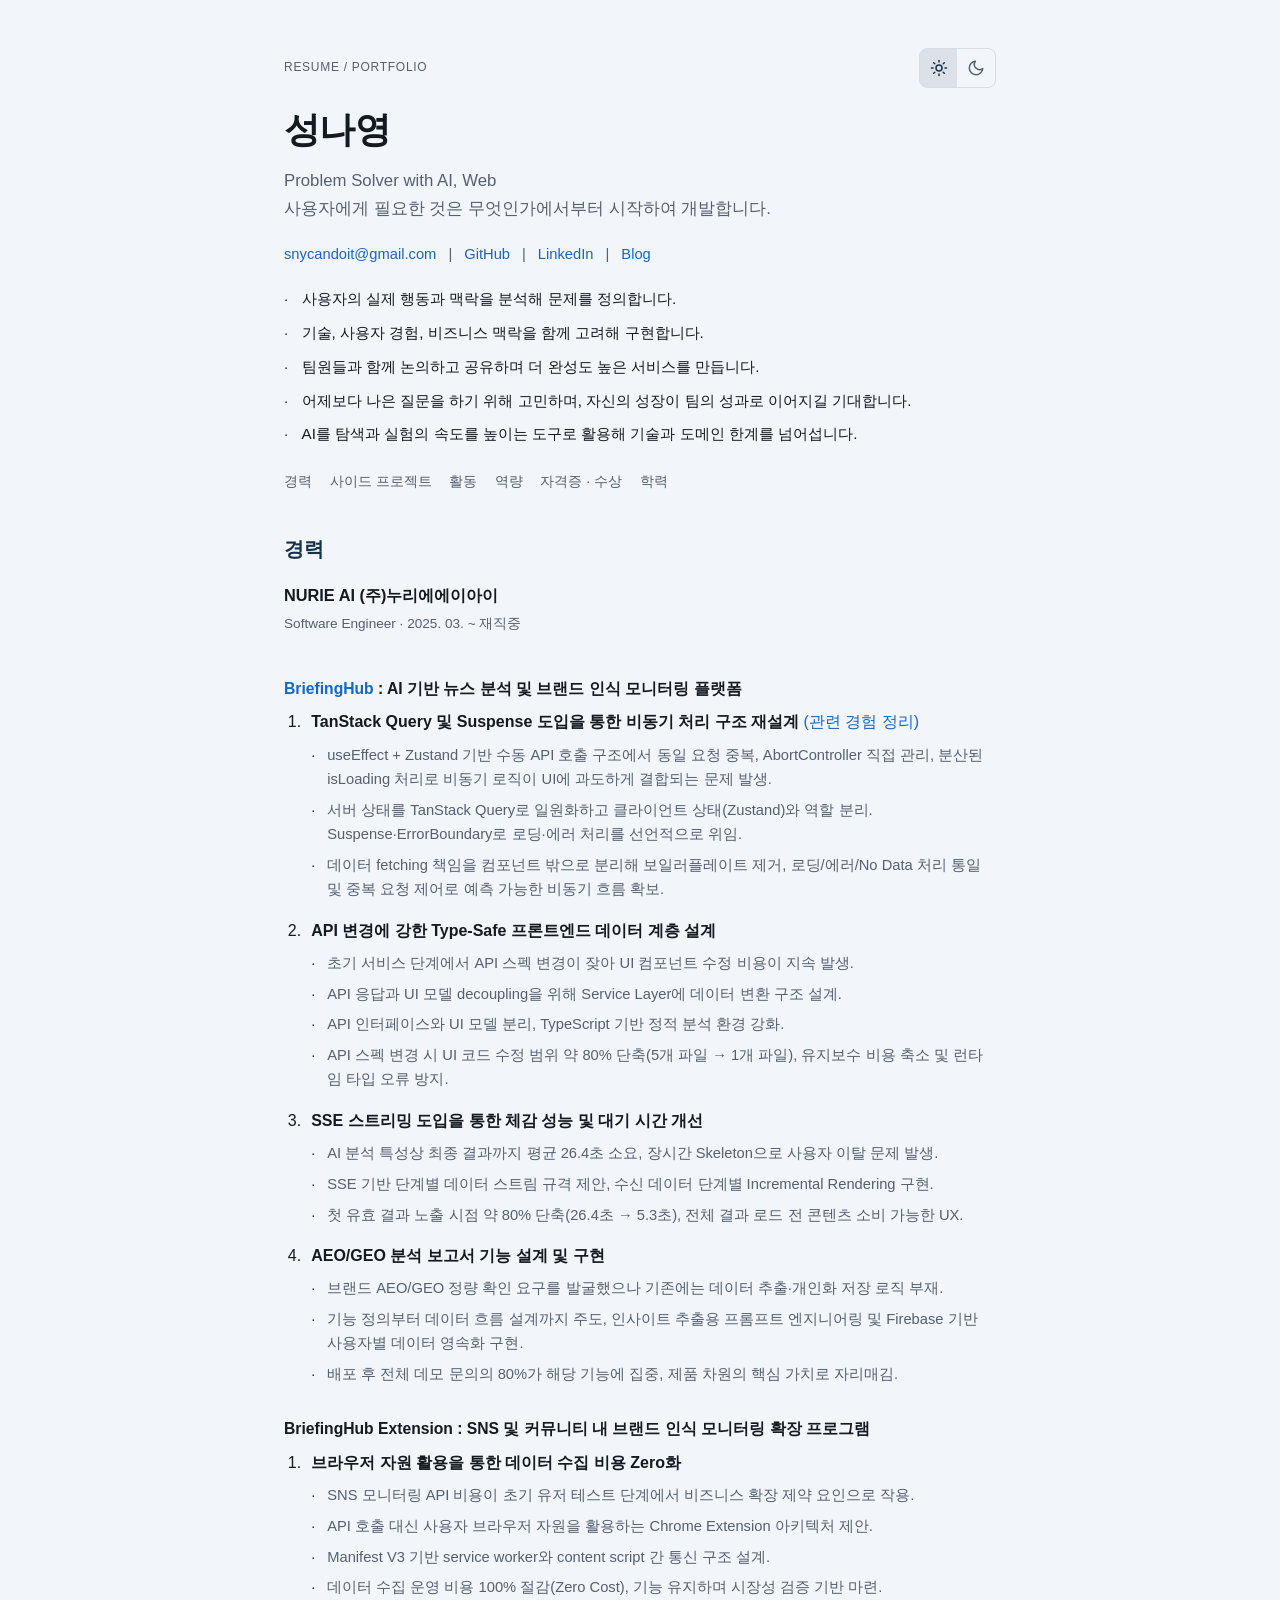
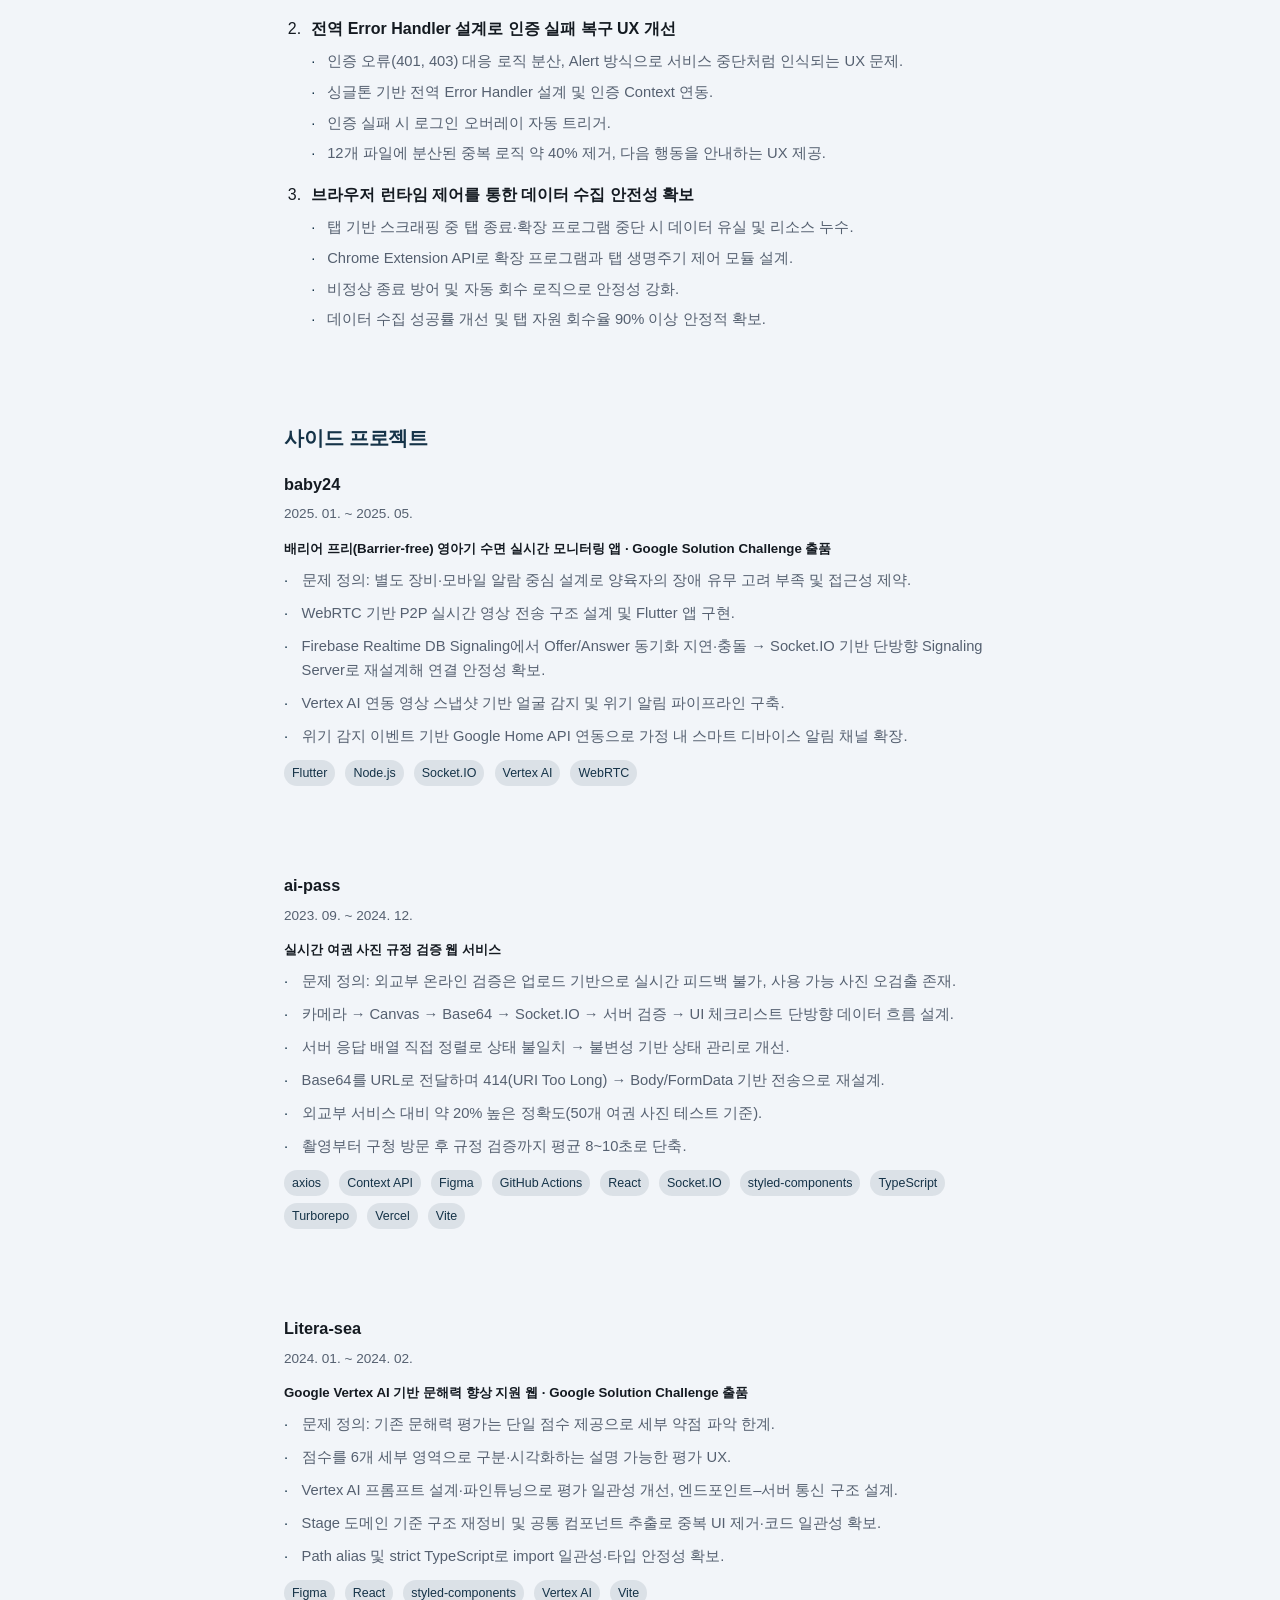
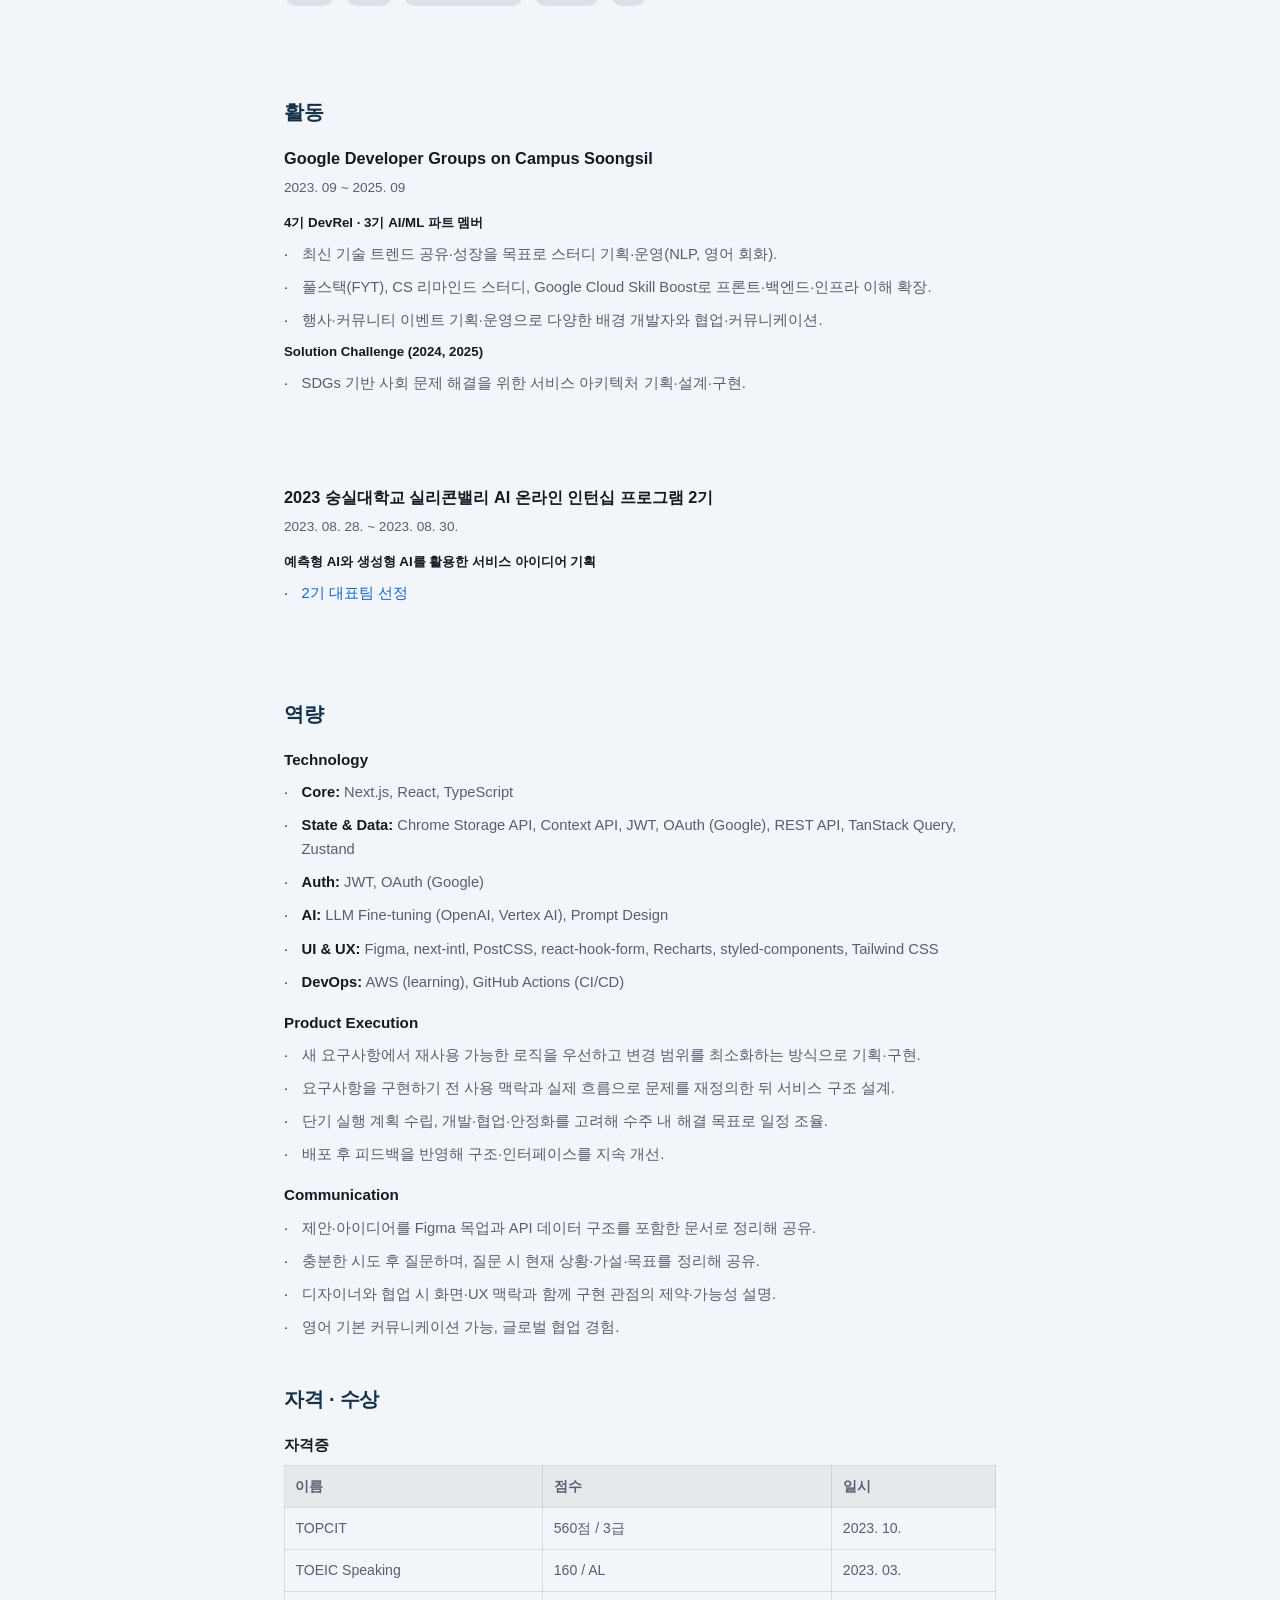
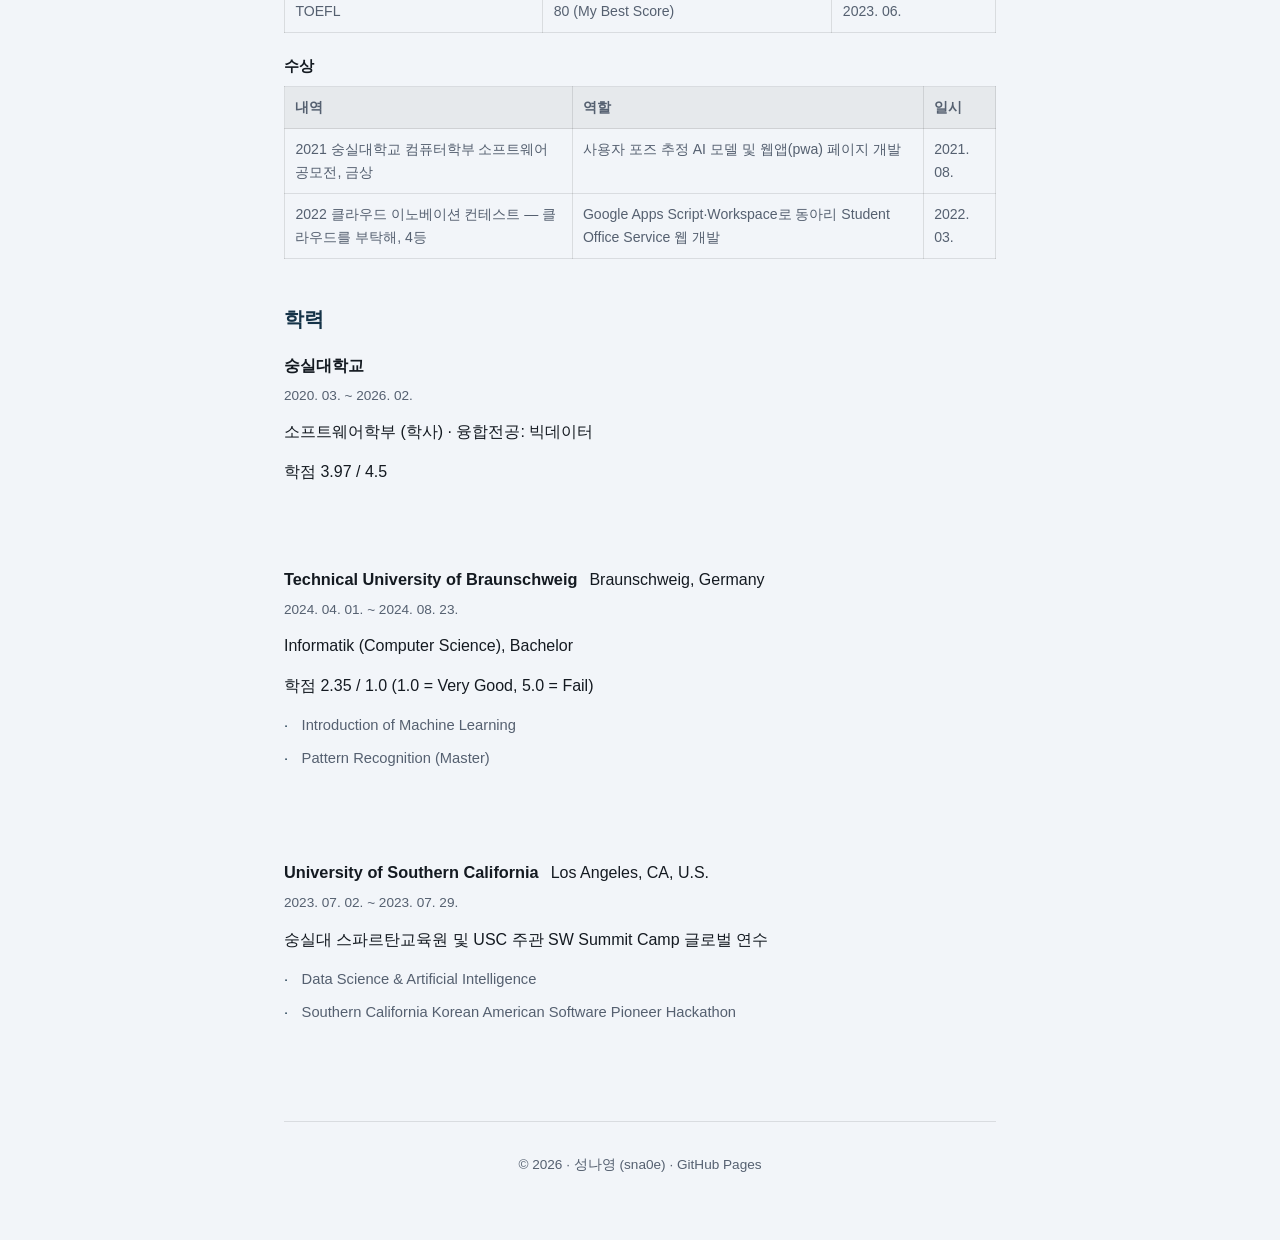
==== index.html @ 40ce3cc8 "init: create resume portfolio page" ====
<!DOCTYPE html>
<html lang="ko" data-theme="dark">

<head>
  <meta charset="utf-8" />
  <meta name="viewport" content="width=device-width, initial-scale=1" />
  <meta name="color-scheme" content="dark light" />
  <meta name="description" content="성나영 · 이력서 및 포트폴리오" />
  <title>성나영 · 이력서 & 포트폴리오</title>
  <script>
    (function () {
      try {
        var t = localStorage.getItem("theme");
        if (t !== "light" && t !== "dark") {
          t = window.matchMedia("(prefers-color-scheme: dark)").matches ? "dark" : "light";
        }
        document.documentElement.setAttribute("data-theme", t);
      } catch (e) {
        document.documentElement.setAttribute("data-theme", "dark");
      }
    })();
  </script>
  <style>
    /*
     * 로컬에서 index.html 을 file:// 로만 열면 <use href="icons/…"> 가 차단되는 경우가 많음.
     * 미리보려면 같은 폴더에서 npx serve . 등으로 http 로 띄우면 됨.
     */
    :root {
      --font: "Pretendard Variable", "Apple SD Gothic Neo", "Malgun Gothic", sans-serif;
    }

    html[data-theme="dark"] {
      color-scheme: dark;
      --bg: #0f1419;
      --text: #e8eaed;
      --muted: #9aa5b1;
      --link: #7eb8f0;
      --link-hover: #a8d4ff;
      --accent: #fafcff;
      --accent-soft: rgba(69, 212, 214, 0.14);
      --border: rgba(255, 255, 255, 0.08);
      --th-bg: rgba(255, 255, 255, 0.04);
    }

    html[data-theme="light"] {
      color-scheme: light;
      --bg: #f2f5f9;
      --text: #141a21;
      --muted: #556070;
      --link: #1567c4;
      --link-hover: #0e5199;
      --accent: #153348;
      --accent-soft: rgba(21, 51, 72, 0.1);
      --border: rgba(0, 0, 0, 0.1);
      --th-bg: rgba(0, 0, 0, 0.05);
    }

    * {
      box-sizing: border-box;
      margin: 0;
      padding: 0;
    }

    html {
      scroll-behavior: smooth;
      cursor: default;
    }

    body {
      font-family: var(--font);
      background: var(--bg);
      color: var(--text);
      line-height: 1.65;
      font-size: 16px;
      min-height: 100vh;
    }

    a {
      color: var(--link);
      text-decoration: none;
    }

    a:hover {
      color: var(--link-hover);
      text-decoration: underline;
    }

    .page {
      max-width: 760px;
      margin: 0 auto;
      padding: 3rem 1.5rem 4rem;
    }

    header {
      margin-bottom: 2.5rem;
    }

    .masthead {
      display: flex;
      flex-wrap: wrap;
      align-items: center;
      justify-content: space-between;
      gap: 0.65rem 1rem;
      margin-bottom: 0.75rem;
    }

    .theme-picker {
      display: flex;
      flex-wrap: wrap;
      align-items: center;
      gap: 0.5rem 0.75rem;
    }

    .theme-picker__switch {
      display: inline-flex;
      border: 1px solid var(--border);
      border-radius: 8px;
      overflow: hidden;
    }

    .theme-picker__btn {
      font: inherit;
      display: inline-flex;
      align-items: center;
      justify-content: center;
      width: 2.35rem;
      height: 2.35rem;
      padding: 0;
      border: none;
      background: transparent;
      color: var(--muted);
      cursor: pointer;
      transition: background 0.15s ease, color 0.15s ease;
    }

    .theme-picker__btn svg.theme-picker__icon {
      flex-shrink: 0;
      pointer-events: none;
      display: block;
    }

    .theme-picker__btn:hover {
      color: var(--text);
      background: var(--accent-soft);
    }

    .theme-picker__btn[aria-pressed="true"] {
      background: var(--accent-soft);
      color: var(--accent);
      font-weight: 600;
    }

    .eyebrow {
      display: inline-block;
      margin-bottom: 0;
      font-size: 0.75rem;
      letter-spacing: 0.06em;
      text-transform: uppercase;
      color: var(--muted);
    }

    h1 {
      font-size: clamp(1.75rem, 4vw, 2.25rem);
      font-weight: 700;
      letter-spacing: -0.02em;
      margin-bottom: 0.5rem;
    }

    .lead {
      color: var(--muted);
      font-size: 1.05rem;
      margin-bottom: 1.25rem;
    }

    .contact {
      display: flex;
      gap: 0.75rem;
      margin-bottom: 1.25rem;
      font-size: 0.92rem;
      color: var(--muted);
    }

    nav {
      display: flex;
      flex-wrap: wrap;
      gap: 0.65rem 1.1rem;
    }

    nav a {
      font-size: 0.88rem;
      color: var(--muted);
    }

    nav a:hover {
      color: var(--link-hover);
    }

    .principles {
      margin-bottom: 1.5rem;
    }

    .principles-list,
    ul.list-dot,
    ol.list-num ul {
      list-style: none;
    }

    .principles-list>li {
      position: relative;
      padding-left: 1.1rem;
      margin-bottom: 0.65rem;
      font-size: 0.95rem;
      line-height: 1.55;
    }

    .principles-list>li:last-child,
    ol.list-num>li:last-child {
      margin-bottom: 0;
    }

    .principles-list>li::before,
    ol.list-num ul li::before,
    .list-dot li::before {
      content: "·";
      position: absolute;
      left: 0;
      color: var(--accent);
    }

    section {
      margin-bottom: 2.75rem;
    }

    section:last-of-type {
      margin-bottom: 0;
    }

    h2 {
      font-size: 1.25rem;
      font-weight: 600;
      color: var(--accent);
      margin-bottom: 1rem;
      letter-spacing: -0.01em;
    }

    h3,
    h4 {
      font-weight: 600;
      color: var(--text);
    }

    h3 {
      font-size: 1.02rem;
      margin-bottom: 0.35rem;
    }

    h4 {
      font-size: 0.98rem;
      margin: 1.25rem 0 0.5rem;
    }

    h4:first-child {
      margin-top: 0;
    }

    p {
      margin-bottom: 0.85rem;
      color: var(--text);
    }

    p:last-child {
      margin-bottom: 0;
    }

    /* 기간·날짜 한 줄 (타임라인) — 부제 톤 */
    .duration {
      font-size: 0.85rem;
      color: var(--muted);
      margin-bottom: 0.75rem;
    }

    /* 경력: 회사명 아래 직무 · 재직 기간 한 줄 */
    .role-line {
      font-size: 0.85rem;
      color: var(--muted);
      margin-bottom: 0;
    }

    .entry {
      margin-bottom: 2.5rem;
      padding-bottom: 2.5rem;
    }

    .job-head>h3 {
      margin-bottom: 0.25rem;
    }

    .job-head>.role-line {
      margin-bottom: 0;
    }

    .job-segment {
      margin-top: 1.85rem;
    }

    .job-segment:first-of-type {
      margin-top: 0.85rem;
    }

    .job-lead {
      font-size: 0.92rem;
      color: var(--muted);
      margin-bottom: 0.75rem;
    }

    .job-segment .list-dot+.job-lead {
      margin-top: 1rem;
    }

    ol.list-num {
      list-style: decimal;
      padding-left: 1.35rem;
      margin: 0.5rem 0 0;
    }

    ol.list-num>li {
      margin-bottom: 1rem;
      padding-left: 0.35rem;
      color: var(--text);
    }

    ol.list-num ul {
      margin: 0.45rem 0 0;
    }

    ol.list-num ul li,
    .list-dot li {
      position: relative;
      font-size: 0.92rem;
      color: var(--muted);
    }

    ol.list-num ul li {
      padding-left: 1rem;
      margin-bottom: 0.4rem;
    }

    .list-dot li {
      padding-left: 1.1rem;
      margin-bottom: 0.55rem;
    }

    ul.list-dot {
      margin: 0.5rem 0 0;
    }

    .tag-row {
      margin-top: 0.65rem;
    }

    .tag {
      display: inline-block;
      background: var(--accent-soft);
      color: var(--accent);
      font-size: 0.78rem;
      padding: 0.18rem 0.5rem;
      border-radius: 999px;
      margin: 0 0.35rem 0.35rem 0;
    }

    table {
      width: 100%;
      border-collapse: collapse;
      font-size: 0.88rem;
      margin-top: 0.5rem;
    }

    th,
    td {
      border: 1px solid var(--border);
      padding: 0.55rem 0.65rem;
      text-align: left;
      vertical-align: top;
    }

    th {
      background: var(--th-bg);
      color: var(--muted);
      font-weight: 600;
    }

    td {
      color: var(--muted);
    }

    .table-wrap {
      overflow-x: auto;
      margin-bottom: 1.25rem;
    }

    .table-wrap:last-child {
      margin-bottom: 0;
    }

    .table-caption,
    .skills-title {
      font-size: 0.95rem;
      font-weight: 600;
      color: var(--text);
    }

    .table-caption {
      margin-bottom: 0.5rem;
    }

    .skills-title {
      margin: 1rem 0 0.5rem;
    }

    .skills-title:first-child {
      margin-top: 0;
    }

    .title-row {
      display: flex;
      flex-wrap: wrap;
      align-items: baseline;
      gap: 0.35rem 0.75rem;
      margin-bottom: 0.35rem;
    }

    .title-row h3 {
      margin-bottom: 0;
    }

    .title-row p {
      margin-bottom: 0;
    }

    footer {
      margin-top: 3rem;
      padding-top: 2rem;
      border-top: 1px solid var(--border);
      font-size: 0.85rem;
      color: var(--muted);
      text-align: center;
    }

    strong {
      font-weight: 600;
      color: var(--text);
    }
  </style>
</head>

<body>
  <div class="page">
    <header>
      <div class="masthead">
        <p class="eyebrow">Resume / Portfolio</p>
        <div class="theme-picker" role="group" aria-label="화면 테마">
          <div class="theme-picker__switch">
            <button type="button" id="theme-btn-light" class="theme-picker__btn" aria-pressed="false"
              aria-label="라이트 모드">
              <svg class="theme-picker__icon" width="18" height="18" aria-hidden="true" focusable="false">
                <use href="icons/theme-icons.svg#theme-sun" />
              </svg>
            </button>
            <button type="button" id="theme-btn-dark" class="theme-picker__btn" aria-pressed="true" aria-label="다크 모드">
              <svg class="theme-picker__icon" width="18" height="18" aria-hidden="true" focusable="false">
                <use href="icons/theme-icons.svg#theme-moon" />
              </svg>
            </button>
          </div>
        </div>
      </div>
      <h1>성나영</h1>
      <p class="lead">Problem Solver with AI, Web
        <br>
        사용자에게 필요한 것은 무엇인가에서부터 시작하여 개발합니다.
      </p>
      <p class="contact">
        <a href="mailto:snycandoit@gmail.com">snycandoit@gmail.com</a>
        |
        <a href="https://github.com/sna0e" target="_blank" rel="noopener noreferrer">GitHub</a>
        |
        <a href="https://www.linkedin.com/in/nayoungs/" target="_blank" rel="noopener noreferrer">LinkedIn</a>
        |
        <a href="https://sna0e.tistory.com/" target="_blank" rel="noopener noreferrer">Blog</a>
      </p>

      <div id="principles" class="principles">
        <ul class="principles-list">
          <li>사용자의 실제 행동과 맥락을 분석해 문제를 정의합니다.</li>
          <li>기술, 사용자 경험, 비즈니스 맥락을 함께 고려해 구현합니다.</li>
          <li>팀원들과 함께 논의하고 공유하며 더 완성도 높은 서비스를 만듭니다.</li>
          <li>어제보다 나은 질문을 하기 위해 고민하며, 자신의 성장이 팀의 성과로 이어지길 기대합니다.</li>
          <li>AI를 탐색과 실험의 속도를 높이는 도구로 활용해 기술과 도메인 한계를 넘어섭니다.</li>
        </ul>
      </div>

      <nav aria-label="페이지 내 이동">
        <a href="#experience">경력</a>
        <a href="#side-projects">사이드 프로젝트</a>
        <a href="#activities">활동</a>
        <a href="#skills">역량</a>
        <a href="#certs">자격증 · 수상</a>
        <a href="#education">학력</a>
      </nav>
    </header>

    <section id="experience">
      <h2>경력</h2>
      <article class="entry">
        <header class="job-head">
          <h3>NURIE AI (주)누리에에이아이</h3>
          <p class="role-line">Software Engineer · 2025. 03. ~ 재직중</p>
        </header>

        <div class="job-segment">
          <h4>
            <a href="https://briefing.nurie.ai/ko" target="_blank" rel="noopener noreferrer">BriefingHub</a>
            : AI 기반 뉴스 분석 및 브랜드 인식 모니터링 플랫폼
          </h4>
          <ol class="list-num">
            <li>
              <strong>TanStack Query 및 Suspense 도입을 통한 비동기 처리 구조 재설계</strong>
              <a href="https://sna0e.tistory.com/15" target="_blank" rel="noopener noreferrer">(관련 경험 정리)</a>
              <ul>
                <li>useEffect + Zustand 기반 수동 API 호출 구조에서 동일 요청 중복, AbortController 직접 관리, 분산된 isLoading 처리로 비동기 로직이 UI에
                  과도하게 결합되는 문제 발생.</li>
                <li>서버 상태를 TanStack Query로 일원화하고 클라이언트 상태(Zustand)와 역할 분리. Suspense·ErrorBoundary로 로딩·에러 처리를 선언적으로 위임.
                </li>
                <li>데이터 fetching 책임을 컴포넌트 밖으로 분리해 보일러플레이트 제거, 로딩/에러/No Data 처리 통일 및 중복 요청 제어로 예측 가능한 비동기 흐름 확보.</li>
              </ul>
            </li>
            <li>
              <strong>API 변경에 강한 Type-Safe 프론트엔드 데이터 계층 설계</strong>
              <ul>
                <li>초기 서비스 단계에서 API 스펙 변경이 잦아 UI 컴포넌트 수정 비용이 지속 발생.</li>
                <li>API 응답과 UI 모델 decoupling을 위해 Service Layer에 데이터 변환 구조 설계.</li>
                <li>API 인터페이스와 UI 모델 분리, TypeScript 기반 정적 분석 환경 강화.</li>
                <li>API 스펙 변경 시 UI 코드 수정 범위 약 80% 단축(5개 파일 → 1개 파일), 유지보수 비용 축소 및 런타임 타입 오류 방지.</li>
              </ul>
            </li>
            <li>
              <strong>SSE 스트리밍 도입을 통한 체감 성능 및 대기 시간 개선</strong>
              <ul>
                <li>AI 분석 특성상 최종 결과까지 평균 26.4초 소요, 장시간 Skeleton으로 사용자 이탈 문제 발생.</li>
                <li>SSE 기반 단계별 데이터 스트림 규격 제안, 수신 데이터 단계별 Incremental Rendering 구현.</li>
                <li>첫 유효 결과 노출 시점 약 80% 단축(26.4초 → 5.3초), 전체 결과 로드 전 콘텐츠 소비 가능한 UX.</li>
              </ul>
            </li>
            <li>
              <strong>AEO/GEO 분석 보고서 기능 설계 및 구현</strong>
              <ul>
                <li>브랜드 AEO/GEO 정량 확인 요구를 발굴했으나 기존에는 데이터 추출·개인화 저장 로직 부재.</li>
                <li>기능 정의부터 데이터 흐름 설계까지 주도, 인사이트 추출용 프롬프트 엔지니어링 및 Firebase 기반 사용자별 데이터 영속화 구현.</li>
                <li>배포 후 전체 데모 문의의 80%가 해당 기능에 집중, 제품 차원의 핵심 가치로 자리매김.</li>
              </ul>
            </li>
          </ol>
        </div>

        <div class="job-segment">
          <h4>BriefingHub Extension : SNS 및 커뮤니티 내 브랜드 인식 모니터링 확장 프로그램</h4>
          <ol class="list-num">
            <li>
              <strong>브라우저 자원 활용을 통한 데이터 수집 비용 Zero화</strong>
              <ul>
                <li>SNS 모니터링 API 비용이 초기 유저 테스트 단계에서 비즈니스 확장 제약 요인으로 작용.</li>
                <li>API 호출 대신 사용자 브라우저 자원을 활용하는 Chrome Extension 아키텍처 제안.</li>
                <li>Manifest V3 기반 service worker와 content script 간 통신 구조 설계.</li>
                <li>데이터 수집 운영 비용 100% 절감(Zero Cost), 기능 유지하며 시장성 검증 기반 마련.</li>
              </ul>
            </li>
            <li>
              <strong>전역 Error Handler 설계로 인증 실패 복구 UX 개선</strong>
              <ul class="list-dot">
                <li>인증 오류(401, 403) 대응 로직 분산, Alert 방식으로 서비스 중단처럼 인식되는 UX 문제.</li>
                <li>싱글톤 기반 전역 Error Handler 설계 및 인증 Context 연동.</li>
                <li>인증 실패 시 로그인 오버레이 자동 트리거.</li>
                <li>12개 파일에 분산된 중복 로직 약 40% 제거, 다음 행동을 안내하는 UX 제공.</li>
              </ul>
            </li>
            <li>
              <strong>브라우저 런타임 제어를 통한 데이터 수집 안전성 확보</strong>
              <ul class="list-dot">
                <li>탭 기반 스크래핑 중 탭 종료·확장 프로그램 중단 시 데이터 유실 및 리소스 누수.</li>
                <li>Chrome Extension API로 확장 프로그램과 탭 생명주기 제어 모듈 설계.</li>
                <li>비정상 종료 방어 및 자동 회수 로직으로 안정성 강화.</li>
                <li>데이터 수집 성공률 개선 및 탭 자원 회수율 90% 이상 안정적 확보.</li>
              </ul>
            </li>
          </ol>
        </div>
      </article>
    </section>

    <section id="side-projects">
      <h2>사이드 프로젝트</h2>

      <article class="entry">
        <h3>baby24</h3>
        <p class="duration">2025. 01. ~ 2025. 05.</p>
        <h5>배리어 프리(Barrier-free) 영아기 수면 실시간 모니터링 앱 · Google Solution Challenge 출품</h5>
        <ul class="list-dot">
          <li>문제 정의: 별도 장비·모바일 알람 중심 설계로 양육자의 장애 유무 고려 부족 및 접근성 제약.</li>
          <li>WebRTC 기반 P2P 실시간 영상 전송 구조 설계 및 Flutter 앱 구현.</li>
          <li>Firebase Realtime DB Signaling에서 Offer/Answer 동기화 지연·충돌 → Socket.IO 기반 단방향 Signaling Server로 재설계해 연결 안정성
            확보.</li>
          <li>Vertex AI 연동 영상 스냅샷 기반 얼굴 감지 및 위기 알림 파이프라인 구축.</li>
          <li>위기 감지 이벤트 기반 Google Home API 연동으로 가정 내 스마트 디바이스 알림 채널 확장.</li>
        </ul>
        <p class="tag-row">
          <span class="tag">Flutter</span>
          <span class="tag">Node.js</span>
          <span class="tag">Socket.IO</span>
          <span class="tag">Vertex AI</span>
          <span class="tag">WebRTC</span>
        </p>
      </article>

      <article class="entry">
        <h3>ai-pass</h3>
        <p class="duration">2023. 09. ~ 2024. 12.</p>
        <h5>실시간 여권 사진 규정 검증 웹 서비스</h5>
        <ul class="list-dot">
          <li>문제 정의: 외교부 온라인 검증은 업로드 기반으로 실시간 피드백 불가, 사용 가능 사진 오검출 존재.</li>
          <li>카메라 → Canvas → Base64 → Socket.IO → 서버 검증 → UI 체크리스트 단방향 데이터 흐름 설계.</li>
          <li>서버 응답 배열 직접 정렬로 상태 불일치 → 불변성 기반 상태 관리로 개선.</li>
          <li>Base64를 URL로 전달하며 414(URI Too Long) → Body/FormData 기반 전송으로 재설계.</li>
          <li>외교부 서비스 대비 약 20% 높은 정확도(50개 여권 사진 테스트 기준).</li>
          <li>촬영부터 구청 방문 후 규정 검증까지 평균 8~10초로 단축.</li>
        </ul>
        <p class="tag-row">
          <span class="tag">axios</span>
          <span class="tag">Context API</span>
          <span class="tag">Figma</span>
          <span class="tag">GitHub Actions</span>
          <span class="tag">React</span>
          <span class="tag">Socket.IO</span>
          <span class="tag">styled-components</span>
          <span class="tag">TypeScript</span>
          <span class="tag">Turborepo</span>
          <span class="tag">Vercel</span>
          <span class="tag">Vite</span>
        </p>
      </article>

      <article class="entry">
        <h3>Litera-sea</h3>
        <p class="duration">2024. 01. ~ 2024. 02.</p>
        <h5>Google Vertex AI 기반 문해력 향상 지원 웹 · Google Solution Challenge 출품</h5>
        <ul class="list-dot">
          <li>문제 정의: 기존 문해력 평가는 단일 점수 제공으로 세부 약점 파악 한계.</li>
          <li>점수를 6개 세부 영역으로 구분·시각화하는 설명 가능한 평가 UX.</li>
          <li>Vertex AI 프롬프트 설계·파인튜닝으로 평가 일관성 개선, 엔드포인트–서버 통신 구조 설계.</li>
          <li>Stage 도메인 기준 구조 재정비 및 공통 컴포넌트 추출로 중복 UI 제거·코드 일관성 확보.</li>
          <li>Path alias 및 strict TypeScript로 import 일관성·타입 안정성 확보.</li>
        </ul>
        <p class="tag-row">
          <span class="tag">Figma</span>
          <span class="tag">React</span>
          <span class="tag">styled-components</span>
          <span class="tag">Vertex AI</span>
          <span class="tag">Vite</span>
        </p>
      </article>
    </section>

    <section id="activities">
      <h2>활동</h2>

      <article class="entry">
        <h3>Google Developer Groups on Campus Soongsil</h3>
        <p class="duration">2023. 09 ~ 2025. 09</p>
        <h5>4기 DevRel · 3기 AI/ML 파트 멤버</h5>
        <ul class="list-dot">
          <li>최신 기술 트렌드 공유·성장을 목표로 스터디 기획·운영(NLP, 영어 회화).</li>
          <li>풀스택(FYT), CS 리마인드 스터디, Google Cloud Skill Boost로 프론트·백엔드·인프라 이해 확장.</li>
          <li>행사·커뮤니티 이벤트 기획·운영으로 다양한 배경 개발자와 협업·커뮤니케이션.</li>
        </ul>
        <h5>Solution Challenge (2024, 2025)</h5>
        <ul class="list-dot">
          <li>SDGs 기반 사회 문제 해결을 위한 서비스 아키텍처 기획·설계·구현.</li>
        </ul>
      </article>

      <article class="entry">
        <h3>2023 숭실대학교 실리콘밸리 AI 온라인 인턴십 프로그램 2기</h3>
        <p class="duration">2023. 08. 28. ~ 2023. 08. 30.</p>
        <h5>예측형 AI와 생성형 AI를 활용한 서비스 아이디어 기획</h5>
        <ul class="list-dot">
          <li><a
              href="https://scatch.ssu.ac.kr/%eb%89%b4%ec%8a%a4%ec%84%bc%ed%84%b0/%ec%a0%84%ec%b2%b4/?type=major-news&amp;slug=%EB%B3%B8%EA%B5%90-ai%EC%9C%B5%ED%95%A9%EC%97%B0%EA%B5%AC%EC%9B%90-2023-%EC%8B%A4%EB%A6%AC%EC%BD%98%EB%B0%B8%EB%A6%AC-ai%EC%98%A8%EB%9D%BC%EC%9D%B8-%EC%9D%B8%ED%84%B0%EC%8B%AD-%ED%94%84&f&amp;keyword"
              target="_blank" rel="noopener noreferrer">2기 대표팀 선정</a></li>
        </ul>
      </article>
    </section>

    <section id="skills">
      <h2>역량</h2>

      <div class="skills">
        <p class="skills-title">Technology</p>
        <ul class="list-dot">
          <li><strong>Core:</strong> Next.js, React, TypeScript</li>
          <li><strong>State &amp; Data:</strong> Chrome Storage API, Context API, JWT, OAuth (Google), REST API,
            TanStack Query, Zustand</li>
          <li><strong>Auth:</strong> JWT, OAuth (Google)</li>
          <li><strong>AI:</strong> LLM Fine-tuning (OpenAI, Vertex AI), Prompt Design</li>
          <li><strong>UI &amp; UX:</strong> Figma, next-intl, PostCSS, react-hook-form, Recharts, styled-components,
            Tailwind CSS</li>
          <li><strong>DevOps:</strong> AWS (learning), GitHub Actions (CI/CD)</li>
        </ul>

        <p class="skills-title">Product Execution</p>
        <ul class="list-dot">
          <li>새 요구사항에서 재사용 가능한 로직을 우선하고 변경 범위를 최소화하는 방식으로 기획·구현.</li>
          <li>요구사항을 구현하기 전 사용 맥락과 실제 흐름으로 문제를 재정의한 뒤 서비스 구조 설계.</li>
          <li>단기 실행 계획 수립, 개발·협업·안정화를 고려해 수주 내 해결 목표로 일정 조율.</li>
          <li>배포 후 피드백을 반영해 구조·인터페이스를 지속 개선.</li>
        </ul>

        <p class="skills-title">Communication</p>
        <ul class="list-dot">
          <li>제안·아이디어를 Figma 목업과 API 데이터 구조를 포함한 문서로 정리해 공유.</li>
          <li>충분한 시도 후 질문하며, 질문 시 현재 상황·가설·목표를 정리해 공유.</li>
          <li>디자이너와 협업 시 화면·UX 맥락과 함께 구현 관점의 제약·가능성 설명.</li>
          <li>영어 기본 커뮤니케이션 가능, 글로벌 협업 경험.</li>
        </ul>
      </div>
    </section>

    <section id="certs">
      <h2>자격 · 수상</h2>

      <div class="table-wrap">
        <p class="table-caption">자격증</p>
        <table>
          <thead>
            <tr>
              <th>이름</th>
              <th>점수</th>
              <th>일시</th>
            </tr>
          </thead>
          <tbody>
            <tr>
              <td>TOPCIT</td>
              <td>560점 / 3급</td>
              <td>2023. 10.</td>
            </tr>
            <tr>
              <td>TOEIC Speaking</td>
              <td>160 / AL</td>
              <td>2023. 03.</td>
            </tr>
            <tr>
              <td>TOEFL</td>
              <td>80 (My Best Score)</td>
              <td>2023. 06.</td>
            </tr>
          </tbody>
        </table>
      </div>

      <div class="table-wrap">
        <p class="table-caption">수상</p>
        <table>
          <thead>
            <tr>
              <th>내역</th>
              <th>역할</th>
              <th>일시</th>
            </tr>
          </thead>
          <tbody>
            <tr>
              <td>2021 숭실대학교 컴퓨터학부 소프트웨어 공모전, 금상</td>
              <td>사용자 포즈 추정 AI 모델 및 웹앱(pwa) 페이지 개발</td>
              <td>2021. 08.</td>
            </tr>
            <tr>
              <td>2022 클라우드 이노베이션 컨테스트 — 클라우드를 부탁해, 4등</td>
              <td>Google Apps Script·Workspace로 동아리 Student Office Service 웹 개발</td>
              <td>2022. 03.</td>
            </tr>
          </tbody>
        </table>
      </div>
    </section>

    <section id="education">
      <h2>학력</h2>

      <article class="entry">
        <h3>숭실대학교</h3>
        <p class="duration">2020. 03. ~ 2026. 02.</p>
        <p>소프트웨어학부 (학사) · 융합전공: 빅데이터</p>
        <p>학점 3.97 / 4.5</p>
      </article>
      <article class="entry">
        <div class="title-row">
          <h3>Technical University of Braunschweig</h3>
          <p>Braunschweig, Germany</p>
        </div>
        <p class="duration">2024. 04. 01. ~ 2024. 08. 23.</p>
        <p>Informatik (Computer Science), Bachelor</p>
        <p>학점 2.35 / 1.0 (1.0 = Very Good, 5.0 = Fail)</p>
        <ul class="list-dot">
          <li>Introduction of Machine Learning</li>
          <li>Pattern Recognition (Master)</li>
        </ul>
      </article>
      <article class="entry">
        <div class="title-row">
          <h3>University of Southern California</h3>
          <p>Los Angeles, CA, U.S.</p>
        </div>
        <p class="duration">2023. 07. 02. ~ 2023. 07. 29.</p>
        <p>숭실대 스파르탄교육원 및 USC 주관 SW Summit Camp 글로벌 연수</p>
        <ul class="list-dot">
          <li>Data Science &amp; Artificial Intelligence</li>
          <li>Southern California Korean American Software Pioneer Hackathon</li>
        </ul>
      </article>
    </section>

    <footer>
      © <span id="y"></span> · 성나영 (sna0e) · GitHub Pages
    </footer>
  </div>
  <script>
    document.getElementById("y").textContent = new Date().getFullYear();

    (function () {
      function applyTheme(theme) {
        if (theme !== "light" && theme !== "dark") return;
        document.documentElement.setAttribute("data-theme", theme);
        try {
          localStorage.setItem("theme", theme);
        } catch (e) { }
        var lightBtn = document.getElementById("theme-btn-light");
        var darkBtn = document.getElementById("theme-btn-dark");
        if (lightBtn && darkBtn) {
          lightBtn.setAttribute("aria-pressed", theme === "light" ? "true" : "false");
          darkBtn.setAttribute("aria-pressed", theme === "dark" ? "true" : "false");
        }
      }

      applyTheme(document.documentElement.getAttribute("data-theme") || "dark");

      var btnLight = document.getElementById("theme-btn-light");
      var btnDark = document.getElementById("theme-btn-dark");
      if (btnLight) btnLight.addEventListener("click", function () { applyTheme("light"); });
      if (btnDark) btnDark.addEventListener("click", function () { applyTheme("dark"); });
    })();
  </script>
</body>

</html>
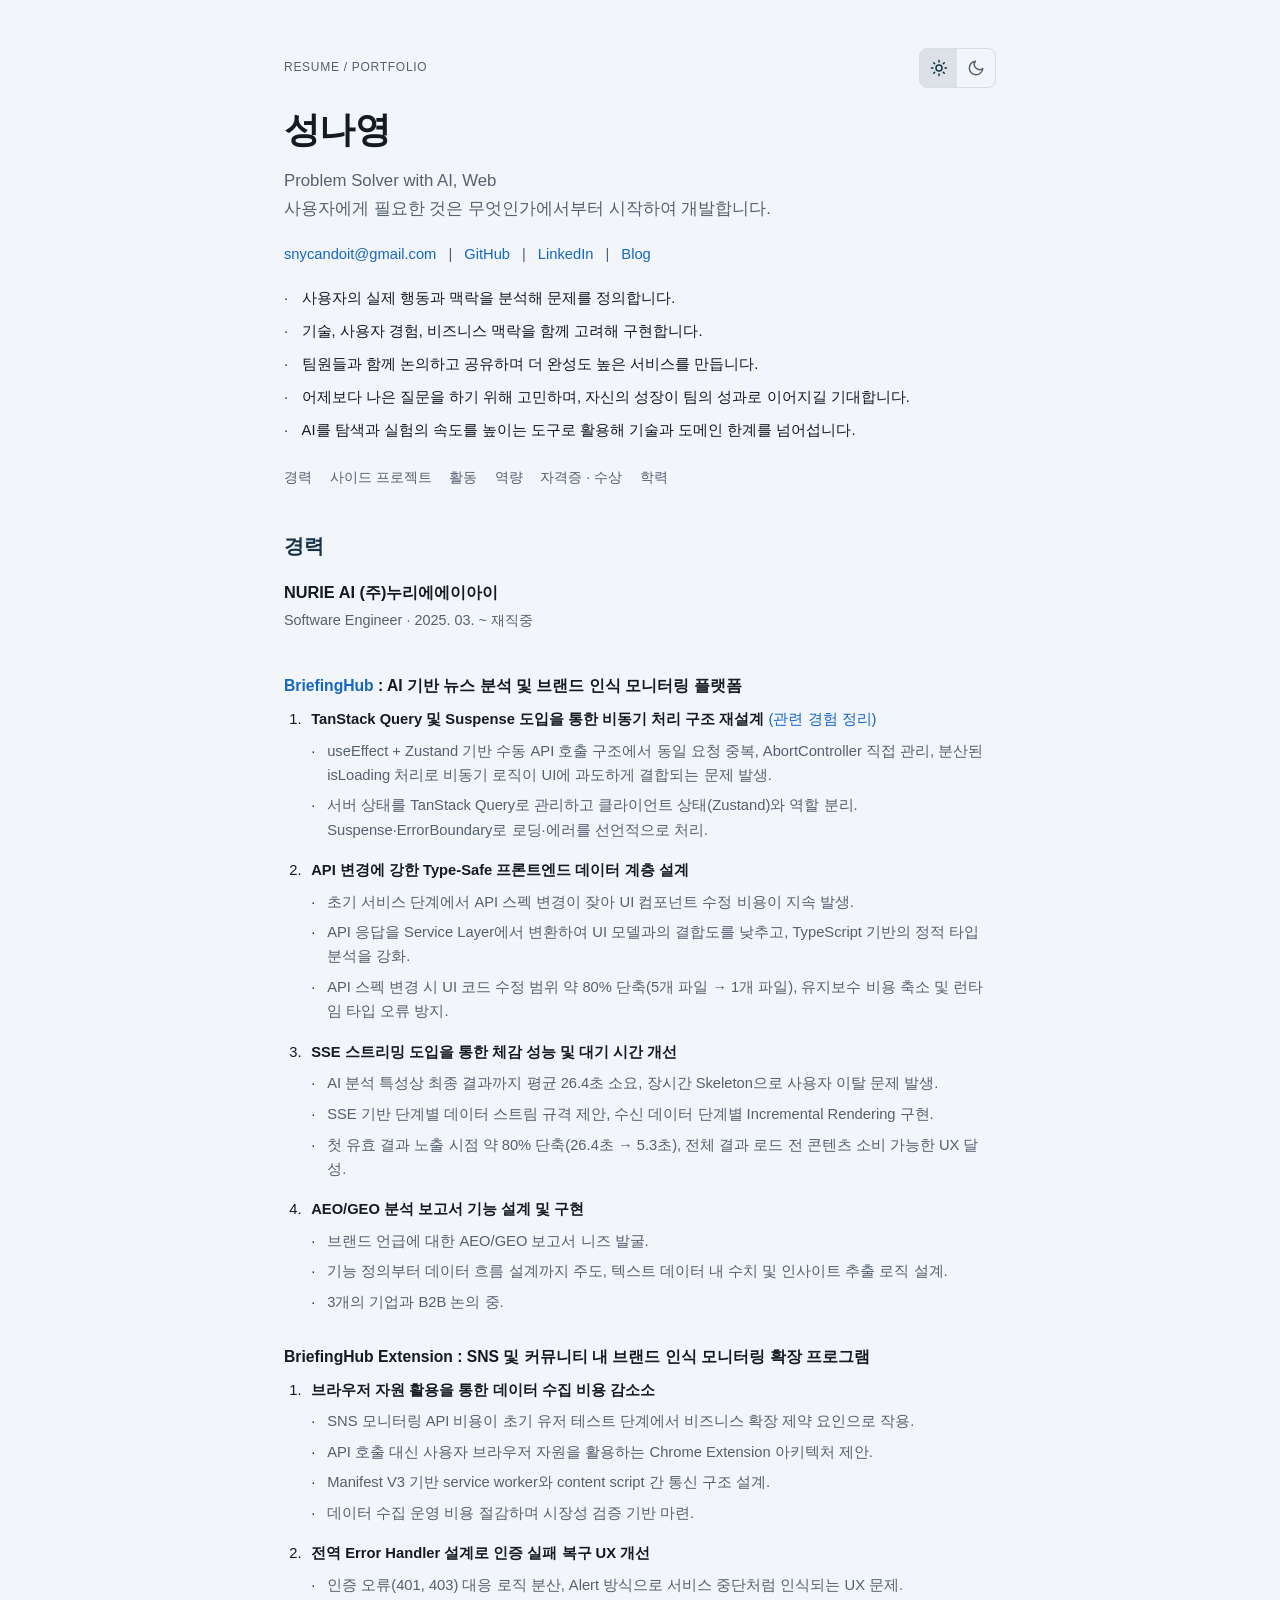
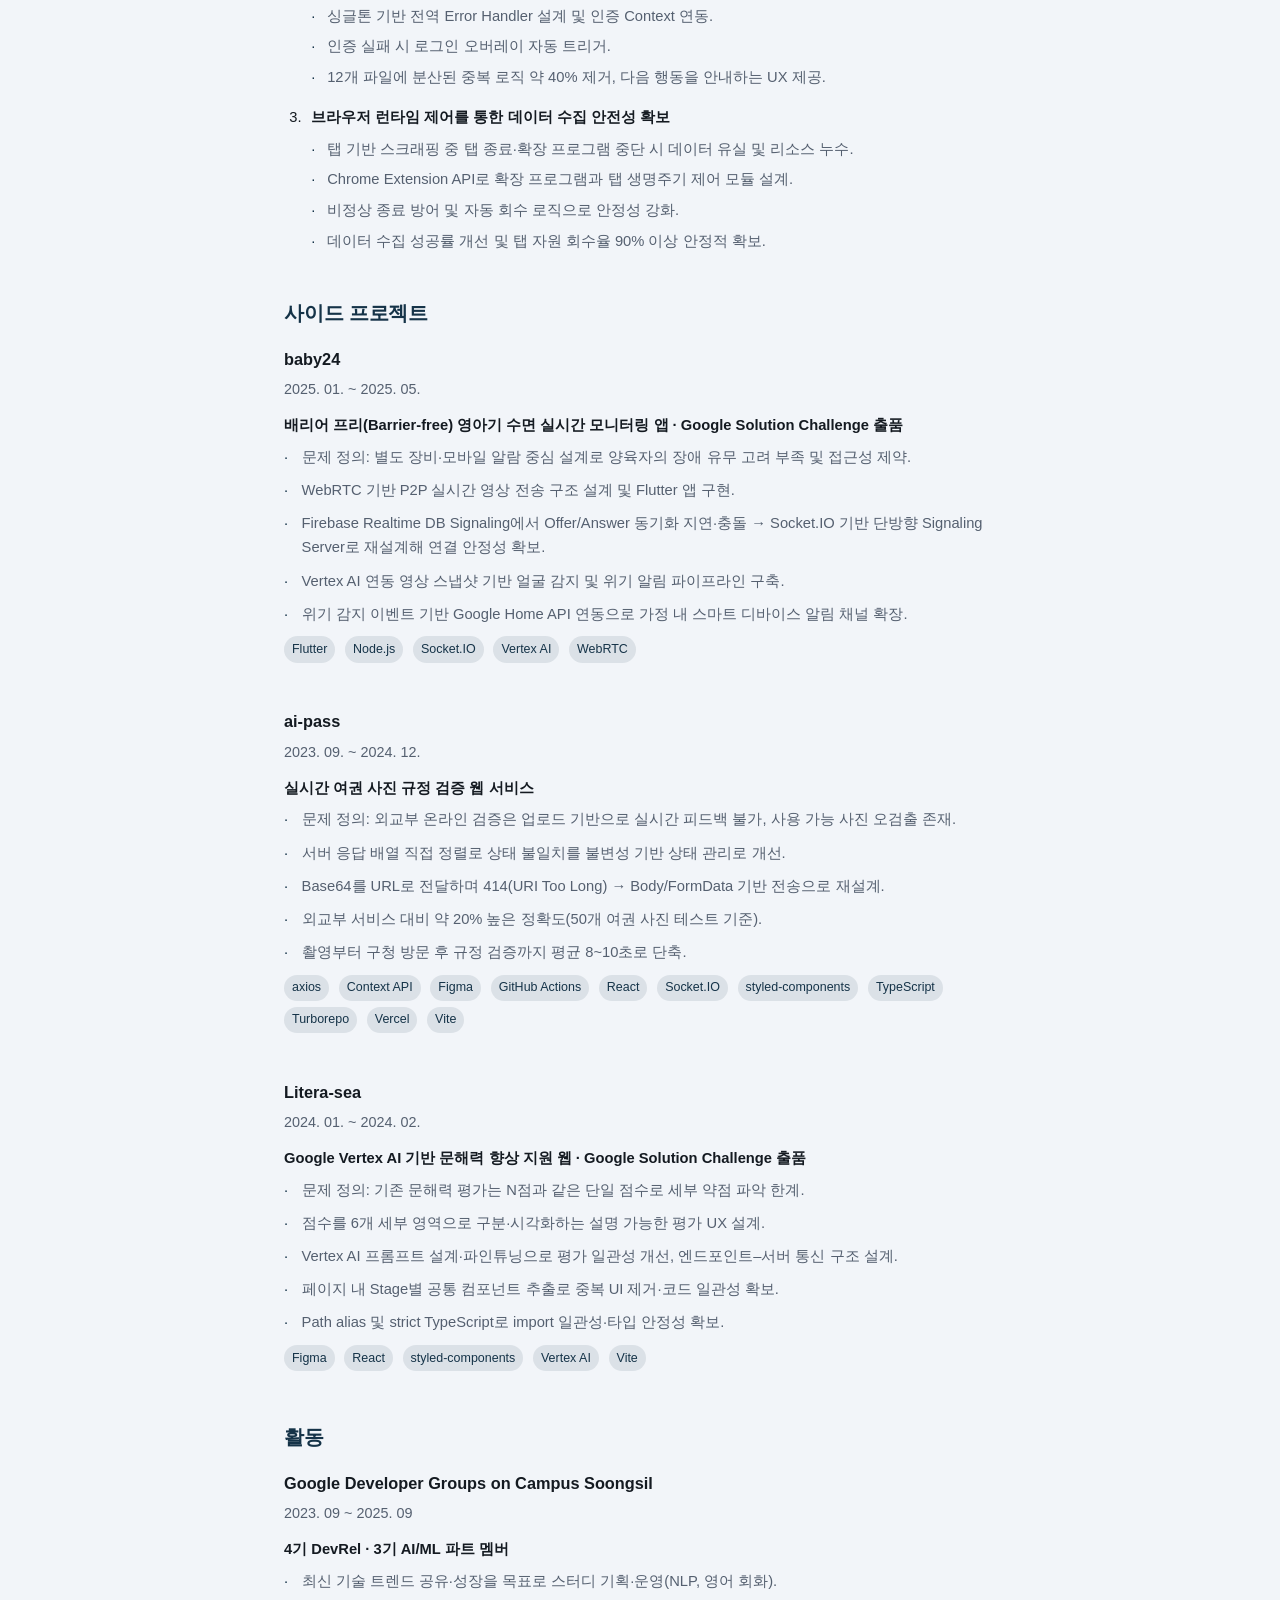
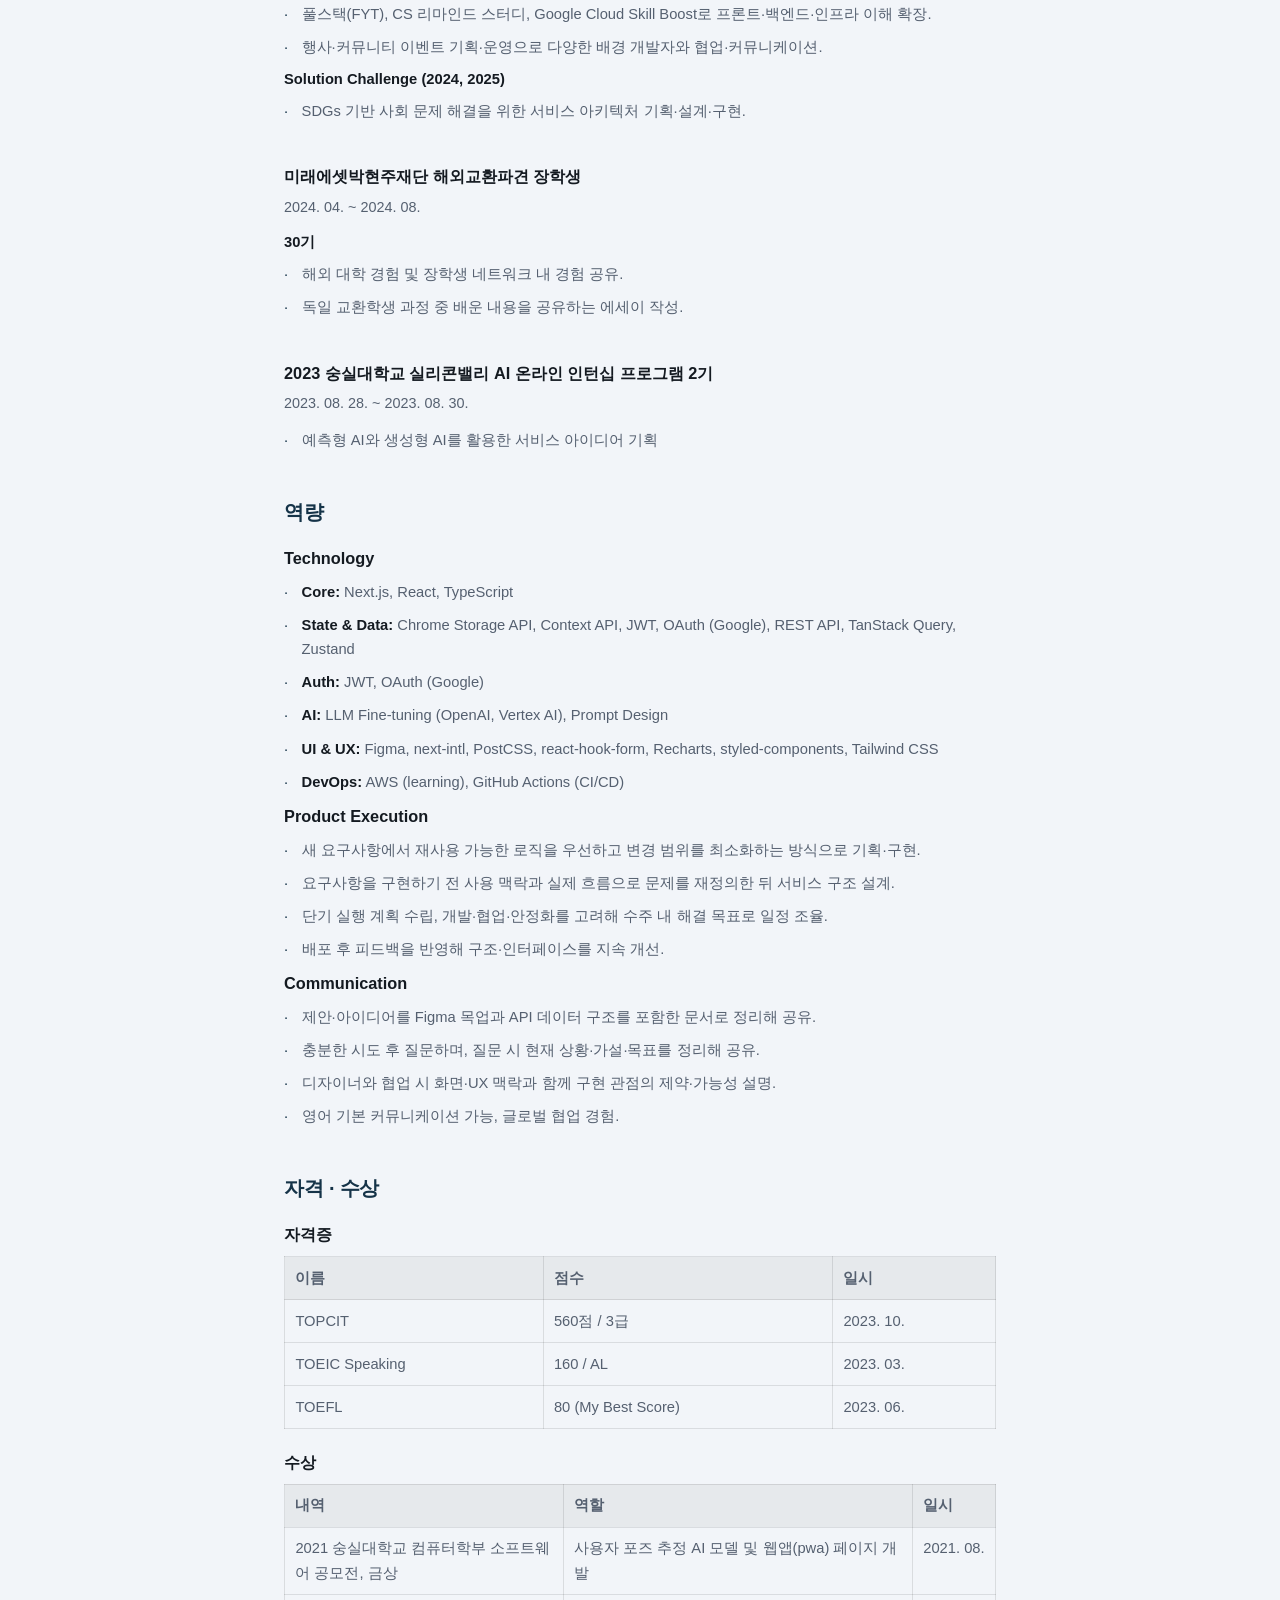
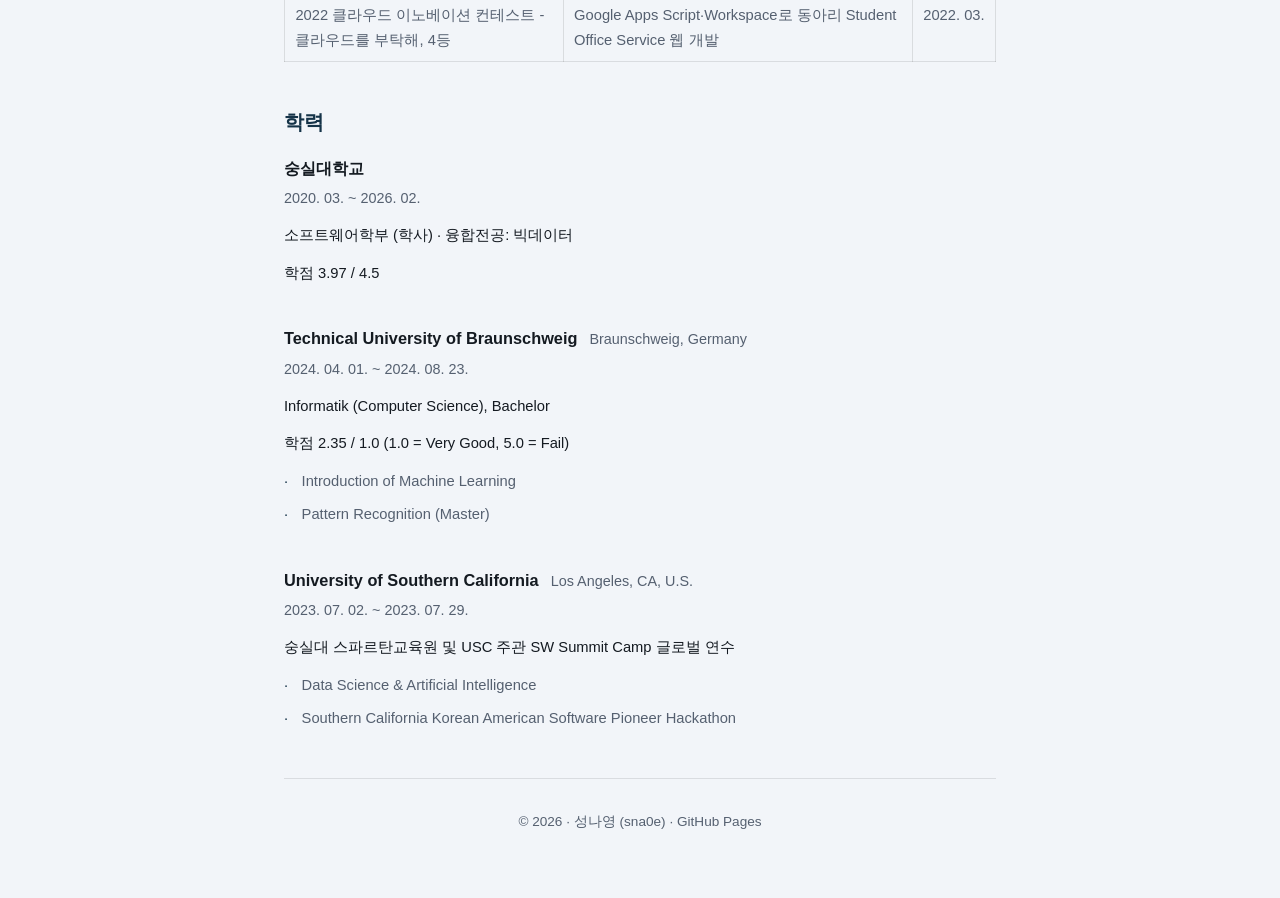
==== commit 57c9e75e: "ui: update typography style, tables" ====
--- a/index.html
+++ b/index.html
@@ -21,12 +21,10 @@
     })();
   </script>
   <style>
-    /*
-     * 로컬에서 index.html 을 file:// 로만 열면 <use href="icons/…"> 가 차단되는 경우가 많음.
-     * 미리보려면 같은 폴더에서 npx serve . 등으로 http 로 띄우면 됨.
-     */
     :root {
       --font: "Pretendard Variable", "Apple SD Gothic Neo", "Malgun Gothic", sans-serif;
+      --resume-body: 0.92rem;
+      --resume-subtitle: 0.9rem;
     }
 
     html[data-theme="dark"] {
@@ -209,7 +207,7 @@
       position: relative;
       padding-left: 1.1rem;
       margin-bottom: 0.65rem;
-      font-size: 0.95rem;
+      font-size: var(--resume-body);
       line-height: 1.55;
     }
 
@@ -263,6 +261,20 @@
       margin-top: 0;
     }
 
+    h5 {
+      font-size: var(--resume-subtitle);
+      font-weight: 600;
+      color: var(--muted);
+      margin: 0 0 0.5rem;
+      line-height: 1.55;
+    }
+
+    #side-projects .entry h5,
+    #activities .entry h5 {
+      font-size: var(--resume-body);
+      color: var(--text);
+    }
+
     p {
       margin-bottom: 0.85rem;
       color: var(--text);
@@ -272,23 +284,29 @@
       margin-bottom: 0;
     }
 
-    /* 기간·날짜 한 줄 (타임라인) — 부제 톤 */
     .duration {
-      font-size: 0.85rem;
+      font-size: var(--resume-subtitle);
       color: var(--muted);
       margin-bottom: 0.75rem;
     }
 
-    /* 경력: 회사명 아래 직무 · 재직 기간 한 줄 */
     .role-line {
-      font-size: 0.85rem;
+      font-size: var(--resume-subtitle);
       color: var(--muted);
       margin-bottom: 0;
+    }
+
+    section .entry p {
+      font-size: var(--resume-body);
+    }
+
+    section .entry p.duration,
+    section .entry p.role-line {
+      font-size: var(--resume-subtitle);
     }
 
     .entry {
       margin-bottom: 2.5rem;
-      padding-bottom: 2.5rem;
     }
 
     .job-head>h3 {
@@ -308,7 +326,7 @@
     }
 
     .job-lead {
-      font-size: 0.92rem;
+      font-size: var(--resume-body);
       color: var(--muted);
       margin-bottom: 0.75rem;
     }
@@ -327,6 +345,7 @@
       margin-bottom: 1rem;
       padding-left: 0.35rem;
       color: var(--text);
+      font-size: var(--resume-body);
     }
 
     ol.list-num ul {
@@ -336,7 +355,7 @@
     ol.list-num ul li,
     .list-dot li {
       position: relative;
-      font-size: 0.92rem;
+      font-size: var(--resume-body);
       color: var(--muted);
     }
 
@@ -371,7 +390,7 @@
     table {
       width: 100%;
       border-collapse: collapse;
-      font-size: 0.88rem;
+      font-size: var(--resume-body);
       margin-top: 0.5rem;
     }
 
@@ -393,6 +412,11 @@
       color: var(--muted);
     }
 
+    .table-wrap th:last-child,
+    .table-wrap td:last-child {
+      white-space: nowrap;
+    }
+
     .table-wrap {
       overflow-x: auto;
       margin-bottom: 1.25rem;
@@ -404,7 +428,7 @@
 
     .table-caption,
     .skills-title {
-      font-size: 0.95rem;
+      font-size: var(--resume-subtitle);
       font-weight: 600;
       color: var(--text);
     }
@@ -433,8 +457,10 @@
       margin-bottom: 0;
     }
 
-    .title-row p {
+    section .entry .title-row p {
       margin-bottom: 0;
+      font-size: var(--resume-subtitle);
+      color: var(--muted);
     }
 
     footer {
@@ -529,17 +555,15 @@
               <ul>
                 <li>useEffect + Zustand 기반 수동 API 호출 구조에서 동일 요청 중복, AbortController 직접 관리, 분산된 isLoading 처리로 비동기 로직이 UI에
                   과도하게 결합되는 문제 발생.</li>
-                <li>서버 상태를 TanStack Query로 일원화하고 클라이언트 상태(Zustand)와 역할 분리. Suspense·ErrorBoundary로 로딩·에러 처리를 선언적으로 위임.
+                <li>서버 상태를 TanStack Query로 관리하고 클라이언트 상태(Zustand)와 역할 분리. Suspense·ErrorBoundary로 로딩·에러를 선언적으로 처리.
                 </li>
-                <li>데이터 fetching 책임을 컴포넌트 밖으로 분리해 보일러플레이트 제거, 로딩/에러/No Data 처리 통일 및 중복 요청 제어로 예측 가능한 비동기 흐름 확보.</li>
               </ul>
             </li>
             <li>
               <strong>API 변경에 강한 Type-Safe 프론트엔드 데이터 계층 설계</strong>
               <ul>
                 <li>초기 서비스 단계에서 API 스펙 변경이 잦아 UI 컴포넌트 수정 비용이 지속 발생.</li>
-                <li>API 응답과 UI 모델 decoupling을 위해 Service Layer에 데이터 변환 구조 설계.</li>
-                <li>API 인터페이스와 UI 모델 분리, TypeScript 기반 정적 분석 환경 강화.</li>
+                <li>API 응답을 Service Layer에서 변환하여 UI 모델과의 결합도를 낮추고, TypeScript 기반의 정적 타입 분석을 강화.</li>
                 <li>API 스펙 변경 시 UI 코드 수정 범위 약 80% 단축(5개 파일 → 1개 파일), 유지보수 비용 축소 및 런타임 타입 오류 방지.</li>
               </ul>
             </li>
@@ -548,15 +572,15 @@
               <ul>
                 <li>AI 분석 특성상 최종 결과까지 평균 26.4초 소요, 장시간 Skeleton으로 사용자 이탈 문제 발생.</li>
                 <li>SSE 기반 단계별 데이터 스트림 규격 제안, 수신 데이터 단계별 Incremental Rendering 구현.</li>
-                <li>첫 유효 결과 노출 시점 약 80% 단축(26.4초 → 5.3초), 전체 결과 로드 전 콘텐츠 소비 가능한 UX.</li>
+                <li>첫 유효 결과 노출 시점 약 80% 단축(26.4초 → 5.3초), 전체 결과 로드 전 콘텐츠 소비 가능한 UX 달성.</li>
               </ul>
             </li>
             <li>
               <strong>AEO/GEO 분석 보고서 기능 설계 및 구현</strong>
               <ul>
-                <li>브랜드 AEO/GEO 정량 확인 요구를 발굴했으나 기존에는 데이터 추출·개인화 저장 로직 부재.</li>
-                <li>기능 정의부터 데이터 흐름 설계까지 주도, 인사이트 추출용 프롬프트 엔지니어링 및 Firebase 기반 사용자별 데이터 영속화 구현.</li>
-                <li>배포 후 전체 데모 문의의 80%가 해당 기능에 집중, 제품 차원의 핵심 가치로 자리매김.</li>
+                <li>브랜드 언급에 대한 AEO/GEO 보고서 니즈 발굴.</li>
+                <li>기능 정의부터 데이터 흐름 설계까지 주도, 텍스트 데이터 내 수치 및 인사이트 추출 로직 설계.</li>
+                <li>3개의 기업과 B2B 논의 중.</li>
               </ul>
             </li>
           </ol>
@@ -566,12 +590,12 @@
           <h4>BriefingHub Extension : SNS 및 커뮤니티 내 브랜드 인식 모니터링 확장 프로그램</h4>
           <ol class="list-num">
             <li>
-              <strong>브라우저 자원 활용을 통한 데이터 수집 비용 Zero화</strong>
+              <strong>브라우저 자원 활용을 통한 데이터 수집 비용 감소소</strong>
               <ul>
                 <li>SNS 모니터링 API 비용이 초기 유저 테스트 단계에서 비즈니스 확장 제약 요인으로 작용.</li>
                 <li>API 호출 대신 사용자 브라우저 자원을 활용하는 Chrome Extension 아키텍처 제안.</li>
                 <li>Manifest V3 기반 service worker와 content script 간 통신 구조 설계.</li>
-                <li>데이터 수집 운영 비용 100% 절감(Zero Cost), 기능 유지하며 시장성 검증 기반 마련.</li>
+                <li>데이터 수집 운영 비용 절감하며 시장성 검증 기반 마련.</li>
               </ul>
             </li>
             <li>
@@ -599,7 +623,6 @@
 
     <section id="side-projects">
       <h2>사이드 프로젝트</h2>
-
       <article class="entry">
         <h3>baby24</h3>
         <p class="duration">2025. 01. ~ 2025. 05.</p>
@@ -627,8 +650,7 @@
         <h5>실시간 여권 사진 규정 검증 웹 서비스</h5>
         <ul class="list-dot">
           <li>문제 정의: 외교부 온라인 검증은 업로드 기반으로 실시간 피드백 불가, 사용 가능 사진 오검출 존재.</li>
-          <li>카메라 → Canvas → Base64 → Socket.IO → 서버 검증 → UI 체크리스트 단방향 데이터 흐름 설계.</li>
-          <li>서버 응답 배열 직접 정렬로 상태 불일치 → 불변성 기반 상태 관리로 개선.</li>
+          <li>서버 응답 배열 직접 정렬로 상태 불일치를 불변성 기반 상태 관리로 개선.</li>
           <li>Base64를 URL로 전달하며 414(URI Too Long) → Body/FormData 기반 전송으로 재설계.</li>
           <li>외교부 서비스 대비 약 20% 높은 정확도(50개 여권 사진 테스트 기준).</li>
           <li>촬영부터 구청 방문 후 규정 검증까지 평균 8~10초로 단축.</li>
@@ -653,10 +675,10 @@
         <p class="duration">2024. 01. ~ 2024. 02.</p>
         <h5>Google Vertex AI 기반 문해력 향상 지원 웹 · Google Solution Challenge 출품</h5>
         <ul class="list-dot">
-          <li>문제 정의: 기존 문해력 평가는 단일 점수 제공으로 세부 약점 파악 한계.</li>
-          <li>점수를 6개 세부 영역으로 구분·시각화하는 설명 가능한 평가 UX.</li>
+          <li>문제 정의: 기존 문해력 평가는 N점과 같은 단일 점수로 세부 약점 파악 한계.</li>
+          <li>점수를 6개 세부 영역으로 구분·시각화하는 설명 가능한 평가 UX 설계.</li>
           <li>Vertex AI 프롬프트 설계·파인튜닝으로 평가 일관성 개선, 엔드포인트–서버 통신 구조 설계.</li>
-          <li>Stage 도메인 기준 구조 재정비 및 공통 컴포넌트 추출로 중복 UI 제거·코드 일관성 확보.</li>
+          <li>페이지 내 Stage별 공통 컴포넌트 추출로 중복 UI 제거·코드 일관성 확보.</li>
           <li>Path alias 및 strict TypeScript로 import 일관성·타입 안정성 확보.</li>
         </ul>
         <p class="tag-row">
@@ -686,15 +708,20 @@
           <li>SDGs 기반 사회 문제 해결을 위한 서비스 아키텍처 기획·설계·구현.</li>
         </ul>
       </article>
-
+      <article class="entry">
+        <h3>미래에셋박현주재단 해외교환파견 장학생</h3>
+        <p class="duration">2024. 04. ~ 2024. 08.</p>
+        <h5>30기</h5>
+        <ul class="list-dot">
+          <li>해외 대학 경험 및 장학생 네트워크 내 경험 공유.</li>
+          <li>독일 교환학생 과정 중 배운 내용을 공유하는 에세이 작성.</li>
+        </ul>
+      </article>
       <article class="entry">
         <h3>2023 숭실대학교 실리콘밸리 AI 온라인 인턴십 프로그램 2기</h3>
         <p class="duration">2023. 08. 28. ~ 2023. 08. 30.</p>
-        <h5>예측형 AI와 생성형 AI를 활용한 서비스 아이디어 기획</h5>
-        <ul class="list-dot">
-          <li><a
-              href="https://scatch.ssu.ac.kr/%eb%89%b4%ec%8a%a4%ec%84%bc%ed%84%b0/%ec%a0%84%ec%b2%b4/?type=major-news&amp;slug=%EB%B3%B8%EA%B5%90-ai%EC%9C%B5%ED%95%A9%EC%97%B0%EA%B5%AC%EC%9B%90-2023-%EC%8B%A4%EB%A6%AC%EC%BD%98%EB%B0%B8%EB%A6%AC-ai%EC%98%A8%EB%9D%BC%EC%9D%B8-%EC%9D%B8%ED%84%B0%EC%8B%AD-%ED%94%84&f&amp;keyword"
-              target="_blank" rel="noopener noreferrer">2기 대표팀 선정</a></li>
+        <ul class="list-dot">
+          <li>예측형 AI와 생성형 AI를 활용한 서비스 아이디어 기획</li>
         </ul>
       </article>
     </section>
@@ -703,7 +730,7 @@
       <h2>역량</h2>
 
       <div class="skills">
-        <p class="skills-title">Technology</p>
+        <h3>Technology</h3>
         <ul class="list-dot">
           <li><strong>Core:</strong> Next.js, React, TypeScript</li>
           <li><strong>State &amp; Data:</strong> Chrome Storage API, Context API, JWT, OAuth (Google), REST API,
@@ -715,7 +742,7 @@
           <li><strong>DevOps:</strong> AWS (learning), GitHub Actions (CI/CD)</li>
         </ul>
 
-        <p class="skills-title">Product Execution</p>
+        <h3>Product Execution</h3>
         <ul class="list-dot">
           <li>새 요구사항에서 재사용 가능한 로직을 우선하고 변경 범위를 최소화하는 방식으로 기획·구현.</li>
           <li>요구사항을 구현하기 전 사용 맥락과 실제 흐름으로 문제를 재정의한 뒤 서비스 구조 설계.</li>
@@ -723,7 +750,7 @@
           <li>배포 후 피드백을 반영해 구조·인터페이스를 지속 개선.</li>
         </ul>
 
-        <p class="skills-title">Communication</p>
+        <h3>Communication</h3>
         <ul class="list-dot">
           <li>제안·아이디어를 Figma 목업과 API 데이터 구조를 포함한 문서로 정리해 공유.</li>
           <li>충분한 시도 후 질문하며, 질문 시 현재 상황·가설·목표를 정리해 공유.</li>
@@ -737,7 +764,7 @@
       <h2>자격 · 수상</h2>
 
       <div class="table-wrap">
-        <p class="table-caption">자격증</p>
+        <h3>자격증</h3>
         <table>
           <thead>
             <tr>
@@ -767,7 +794,7 @@
       </div>
 
       <div class="table-wrap">
-        <p class="table-caption">수상</p>
+        <h3>수상</h3>
         <table>
           <thead>
             <tr>
@@ -778,12 +805,14 @@
           </thead>
           <tbody>
             <tr>
-              <td>2021 숭실대학교 컴퓨터학부 소프트웨어 공모전, 금상</td>
+              <td>2021 숭실대학교 컴퓨터학부 소프트웨어 공모전, 금상
+              </td>
               <td>사용자 포즈 추정 AI 모델 및 웹앱(pwa) 페이지 개발</td>
               <td>2021. 08.</td>
             </tr>
             <tr>
-              <td>2022 클라우드 이노베이션 컨테스트 — 클라우드를 부탁해, 4등</td>
+              <td>2022 클라우드 이노베이션 컨테스트 - 클라우드를 부탁해, 4등
+              </td>
               <td>Google Apps Script·Workspace로 동아리 Student Office Service 웹 개발</td>
               <td>2022. 03.</td>
             </tr>
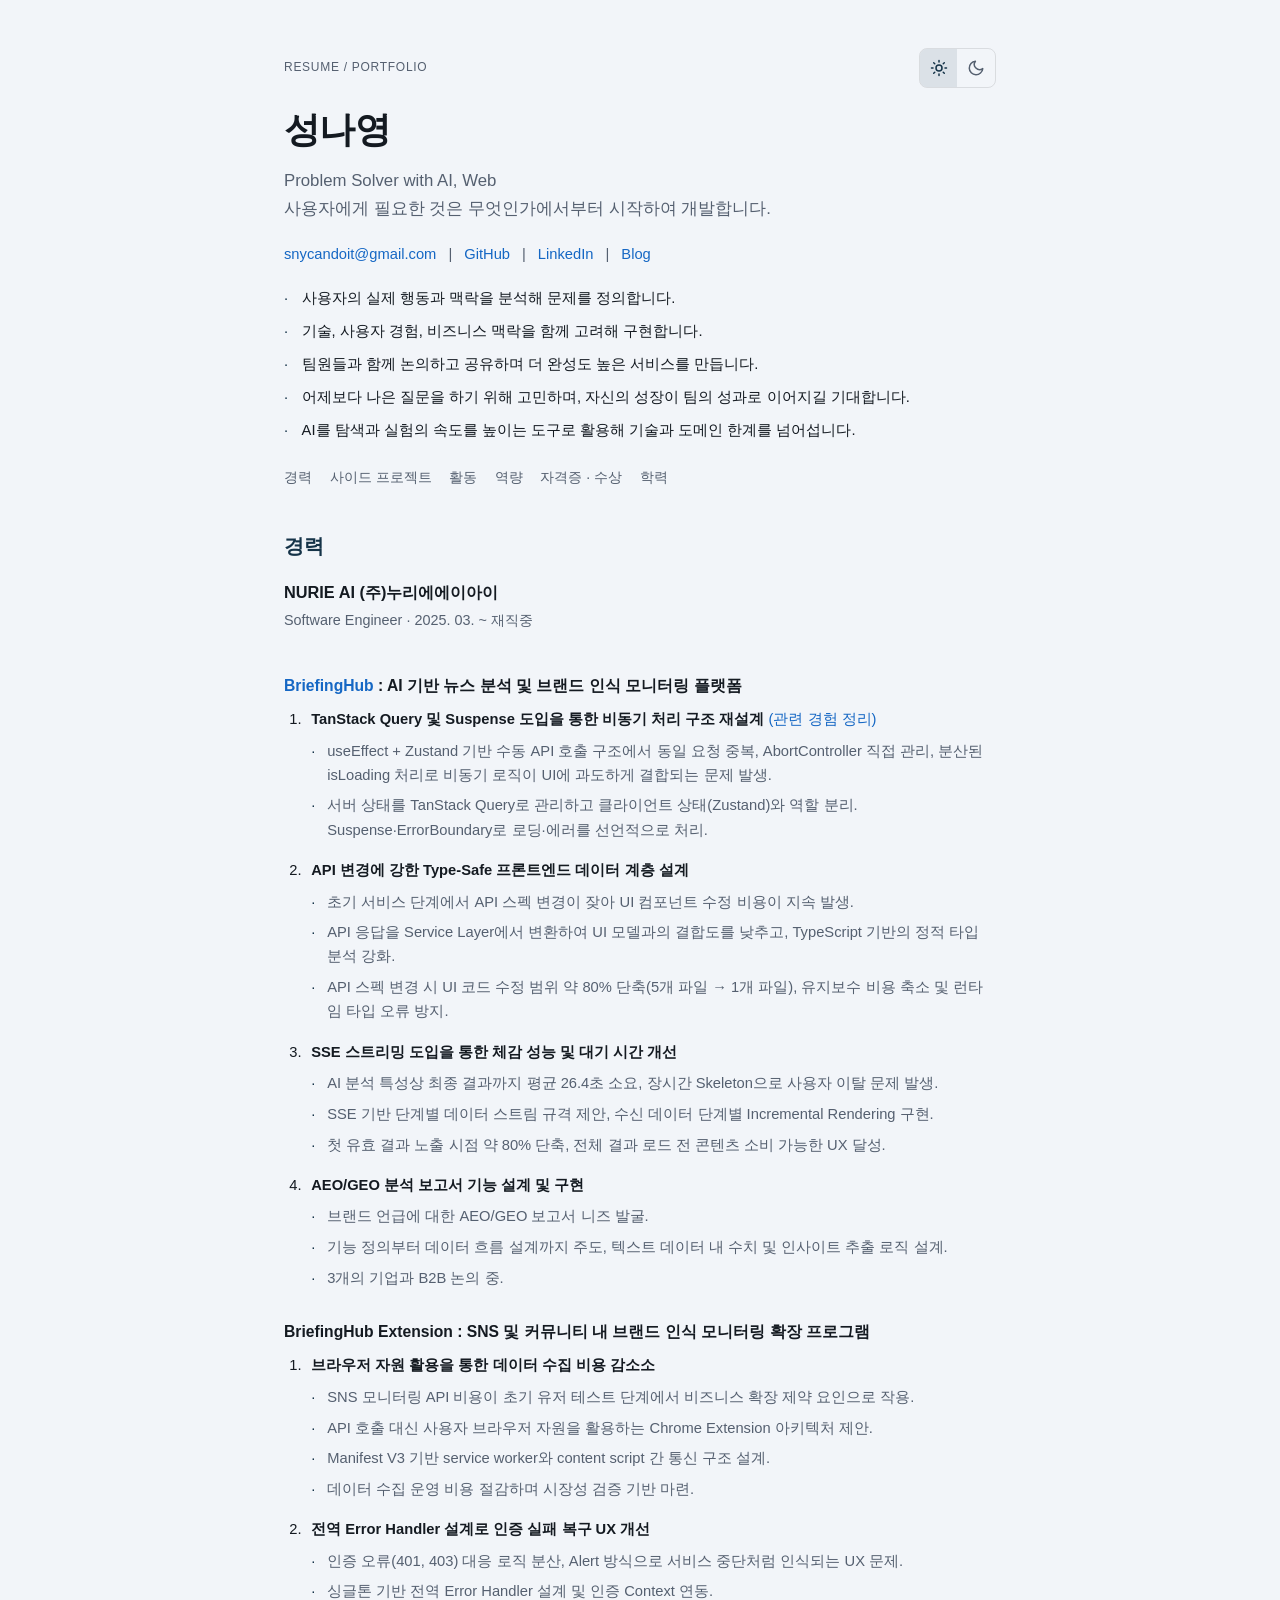
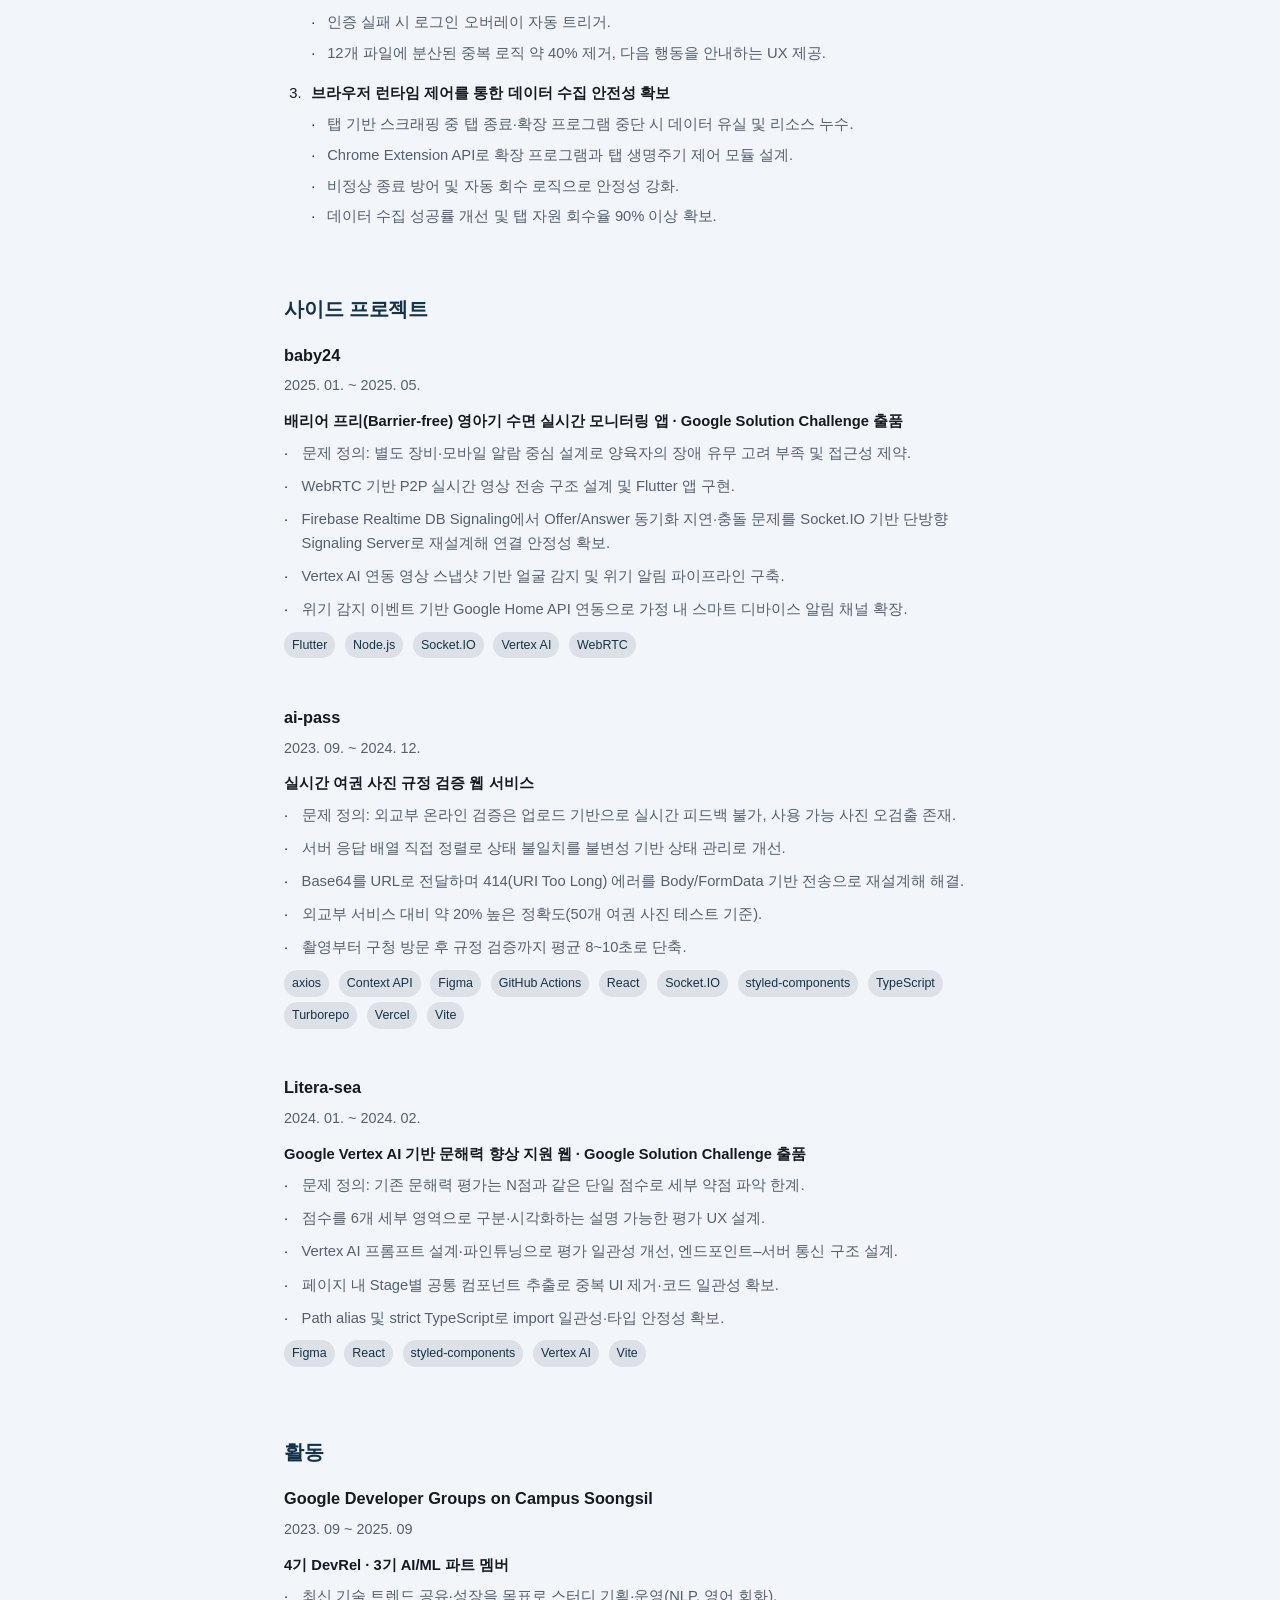
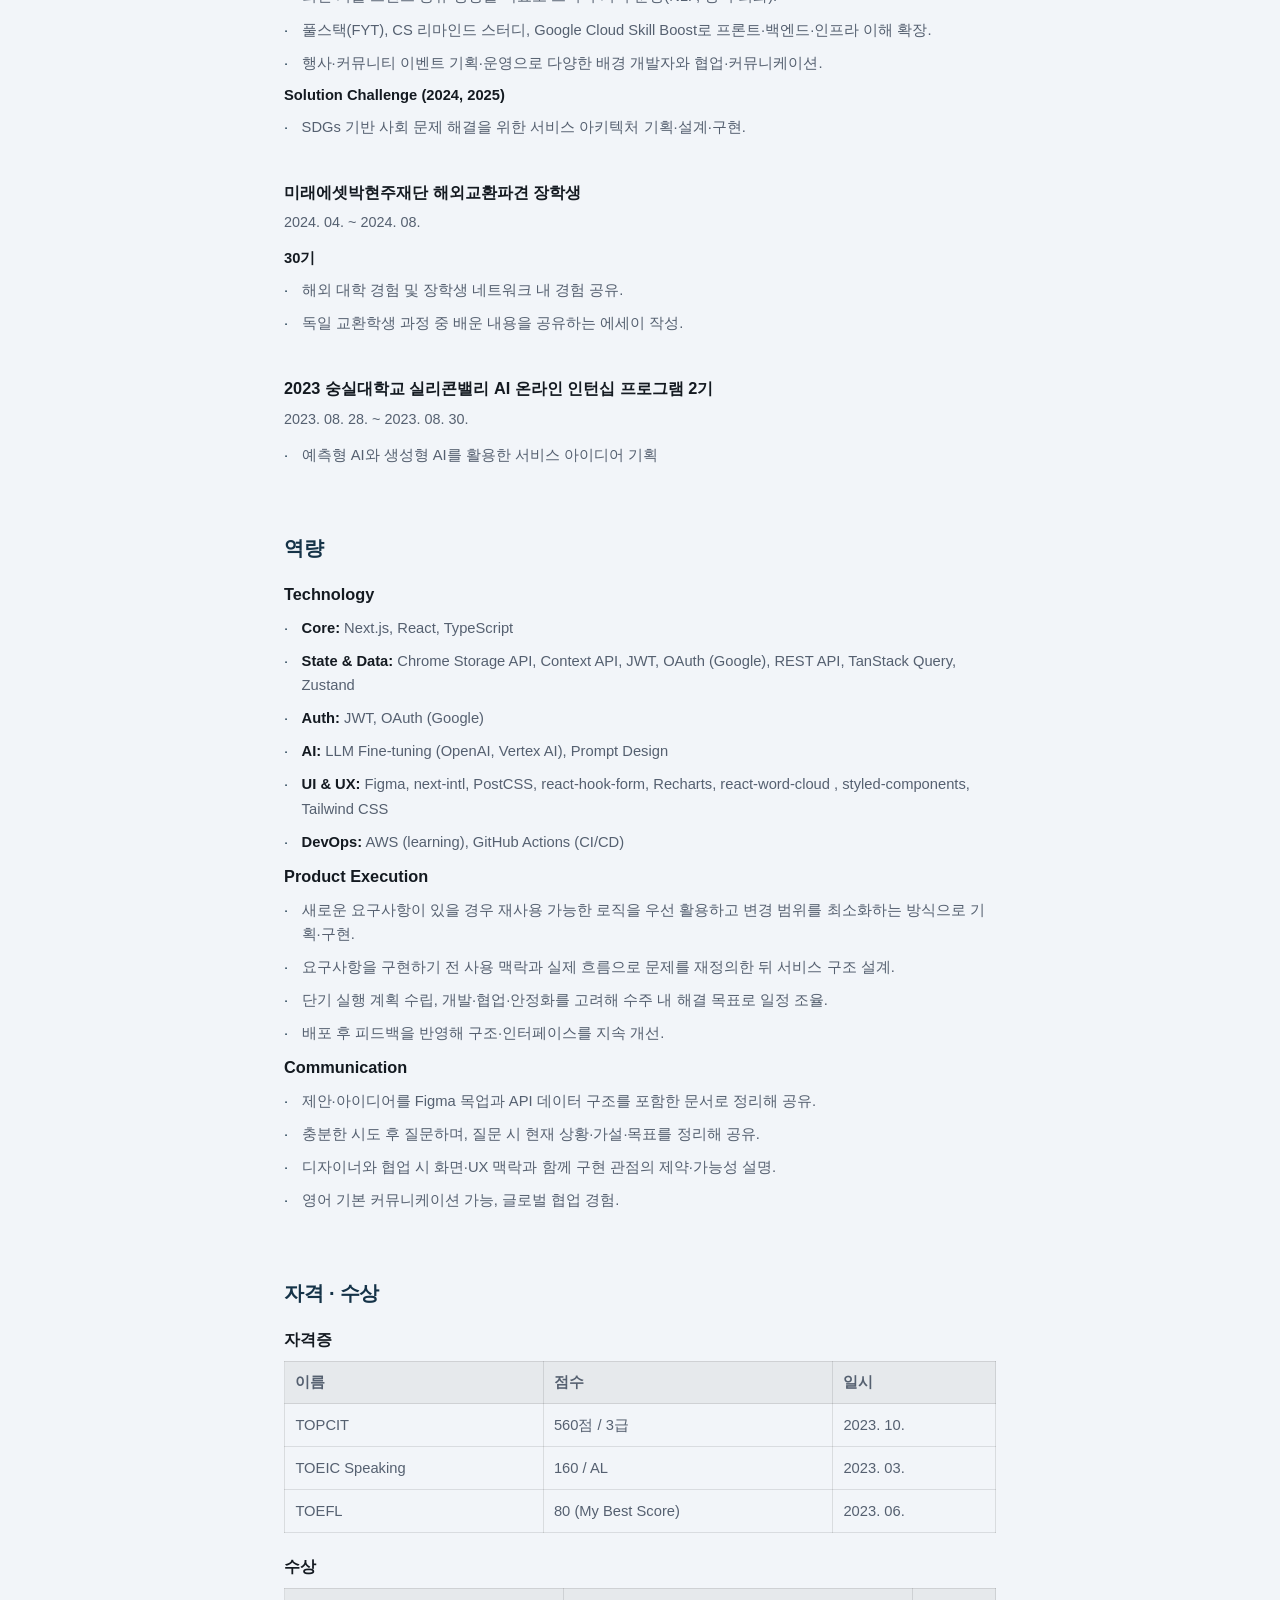
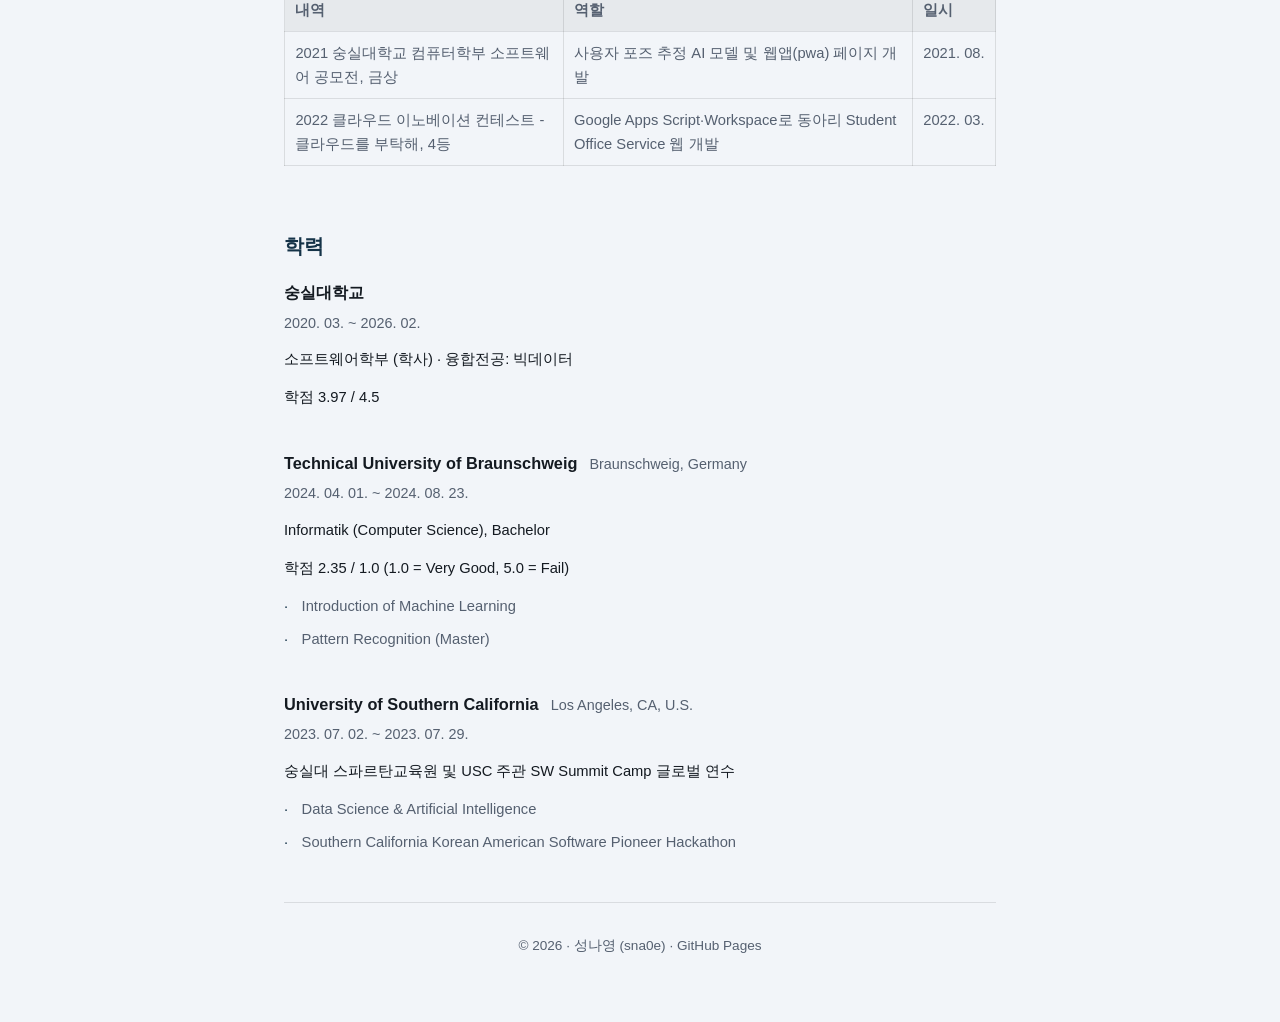
==== commit d2c291f1: "ui: update content" ====
--- a/index.html
+++ b/index.html
@@ -226,7 +226,7 @@
     }
 
     section {
-      margin-bottom: 2.75rem;
+      margin-bottom: 4rem;
     }
 
     section:last-of-type {
@@ -563,7 +563,7 @@
               <strong>API 변경에 강한 Type-Safe 프론트엔드 데이터 계층 설계</strong>
               <ul>
                 <li>초기 서비스 단계에서 API 스펙 변경이 잦아 UI 컴포넌트 수정 비용이 지속 발생.</li>
-                <li>API 응답을 Service Layer에서 변환하여 UI 모델과의 결합도를 낮추고, TypeScript 기반의 정적 타입 분석을 강화.</li>
+                <li>API 응답을 Service Layer에서 변환하여 UI 모델과의 결합도를 낮추고, TypeScript 기반의 정적 타입 분석 강화.</li>
                 <li>API 스펙 변경 시 UI 코드 수정 범위 약 80% 단축(5개 파일 → 1개 파일), 유지보수 비용 축소 및 런타임 타입 오류 방지.</li>
               </ul>
             </li>
@@ -572,7 +572,7 @@
               <ul>
                 <li>AI 분석 특성상 최종 결과까지 평균 26.4초 소요, 장시간 Skeleton으로 사용자 이탈 문제 발생.</li>
                 <li>SSE 기반 단계별 데이터 스트림 규격 제안, 수신 데이터 단계별 Incremental Rendering 구현.</li>
-                <li>첫 유효 결과 노출 시점 약 80% 단축(26.4초 → 5.3초), 전체 결과 로드 전 콘텐츠 소비 가능한 UX 달성.</li>
+                <li>첫 유효 결과 노출 시점 약 80% 단축, 전체 결과 로드 전 콘텐츠 소비 가능한 UX 달성.</li>
               </ul>
             </li>
             <li>
@@ -613,7 +613,7 @@
                 <li>탭 기반 스크래핑 중 탭 종료·확장 프로그램 중단 시 데이터 유실 및 리소스 누수.</li>
                 <li>Chrome Extension API로 확장 프로그램과 탭 생명주기 제어 모듈 설계.</li>
                 <li>비정상 종료 방어 및 자동 회수 로직으로 안정성 강화.</li>
-                <li>데이터 수집 성공률 개선 및 탭 자원 회수율 90% 이상 안정적 확보.</li>
+                <li>데이터 수집 성공률 개선 및 탭 자원 회수율 90% 이상 확보.</li>
               </ul>
             </li>
           </ol>
@@ -630,7 +630,7 @@
         <ul class="list-dot">
           <li>문제 정의: 별도 장비·모바일 알람 중심 설계로 양육자의 장애 유무 고려 부족 및 접근성 제약.</li>
           <li>WebRTC 기반 P2P 실시간 영상 전송 구조 설계 및 Flutter 앱 구현.</li>
-          <li>Firebase Realtime DB Signaling에서 Offer/Answer 동기화 지연·충돌 → Socket.IO 기반 단방향 Signaling Server로 재설계해 연결 안정성
+          <li>Firebase Realtime DB Signaling에서 Offer/Answer 동기화 지연·충돌 문제를 Socket.IO 기반 단방향 Signaling Server로 재설계해 연결 안정성
             확보.</li>
           <li>Vertex AI 연동 영상 스냅샷 기반 얼굴 감지 및 위기 알림 파이프라인 구축.</li>
           <li>위기 감지 이벤트 기반 Google Home API 연동으로 가정 내 스마트 디바이스 알림 채널 확장.</li>
@@ -651,7 +651,7 @@
         <ul class="list-dot">
           <li>문제 정의: 외교부 온라인 검증은 업로드 기반으로 실시간 피드백 불가, 사용 가능 사진 오검출 존재.</li>
           <li>서버 응답 배열 직접 정렬로 상태 불일치를 불변성 기반 상태 관리로 개선.</li>
-          <li>Base64를 URL로 전달하며 414(URI Too Long) → Body/FormData 기반 전송으로 재설계.</li>
+          <li>Base64를 URL로 전달하며 414(URI Too Long) 에러를 Body/FormData 기반 전송으로 재설계해 해결.</li>
           <li>외교부 서비스 대비 약 20% 높은 정확도(50개 여권 사진 테스트 기준).</li>
           <li>촬영부터 구청 방문 후 규정 검증까지 평균 8~10초로 단축.</li>
         </ul>
@@ -737,14 +737,14 @@
             TanStack Query, Zustand</li>
           <li><strong>Auth:</strong> JWT, OAuth (Google)</li>
           <li><strong>AI:</strong> LLM Fine-tuning (OpenAI, Vertex AI), Prompt Design</li>
-          <li><strong>UI &amp; UX:</strong> Figma, next-intl, PostCSS, react-hook-form, Recharts, styled-components,
-            Tailwind CSS</li>
+          <li><strong>UI &amp; UX:</strong> Figma, next-intl, PostCSS, react-hook-form, Recharts, react-word-cloud
+            , styled-components, Tailwind CSS</li>
           <li><strong>DevOps:</strong> AWS (learning), GitHub Actions (CI/CD)</li>
         </ul>
 
         <h3>Product Execution</h3>
         <ul class="list-dot">
-          <li>새 요구사항에서 재사용 가능한 로직을 우선하고 변경 범위를 최소화하는 방식으로 기획·구현.</li>
+          <li>새로운 요구사항이 있을 경우 재사용 가능한 로직을 우선 활용하고 변경 범위를 최소화하는 방식으로 기획·구현.</li>
           <li>요구사항을 구현하기 전 사용 맥락과 실제 흐름으로 문제를 재정의한 뒤 서비스 구조 설계.</li>
           <li>단기 실행 계획 수립, 개발·협업·안정화를 고려해 수주 내 해결 목표로 일정 조율.</li>
           <li>배포 후 피드백을 반영해 구조·인터페이스를 지속 개선.</li>
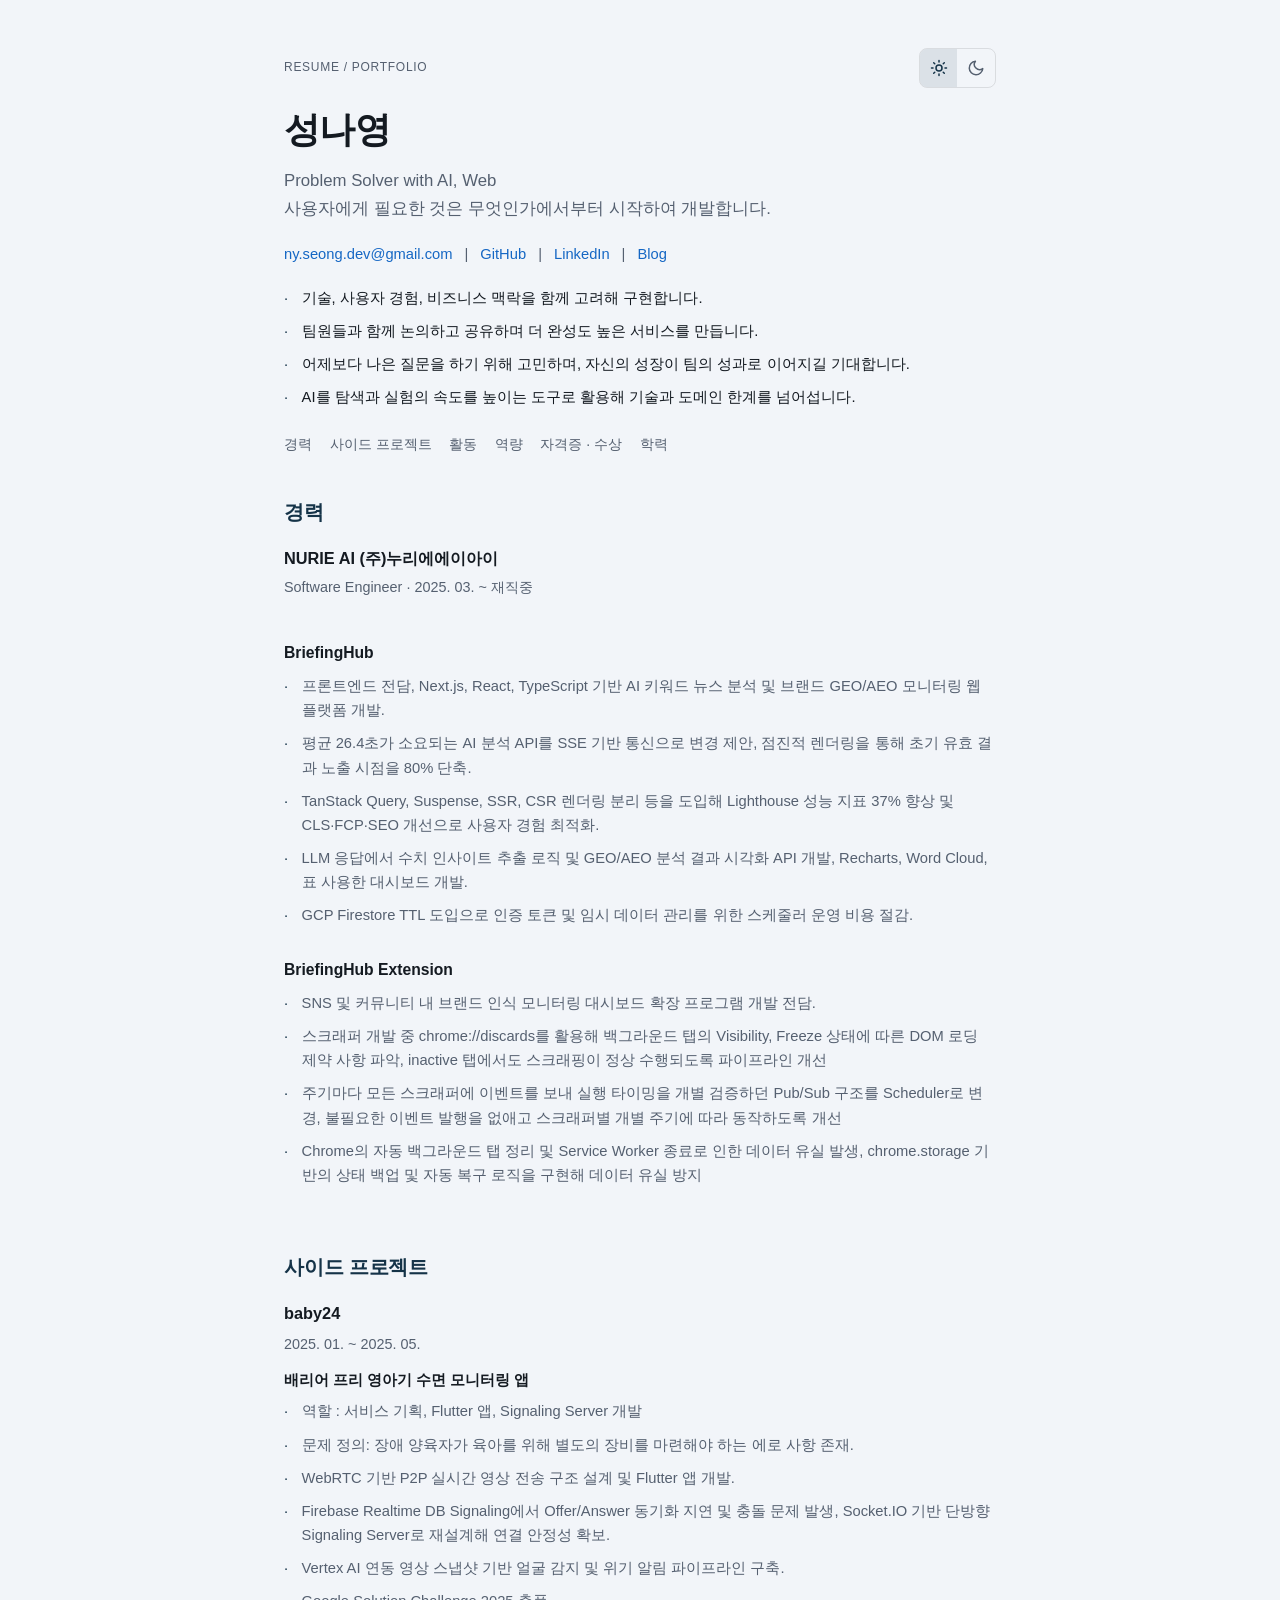
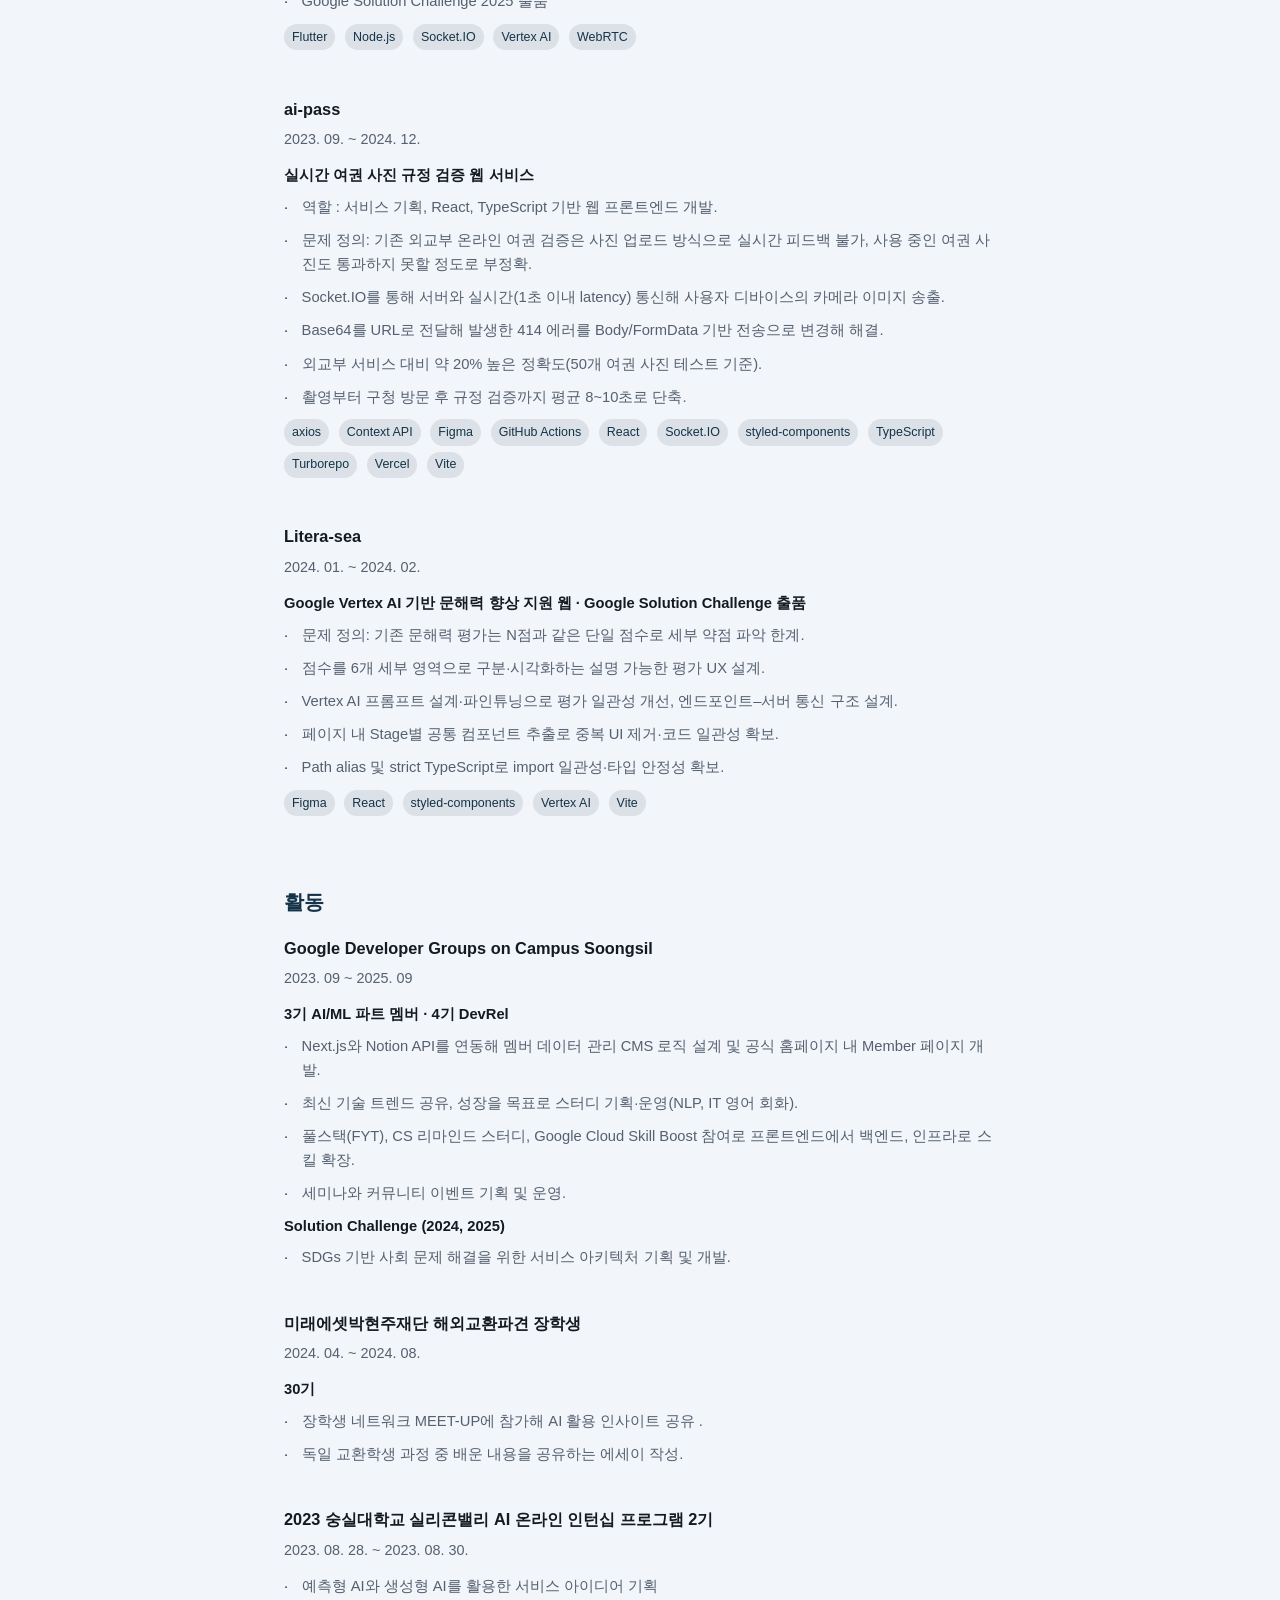
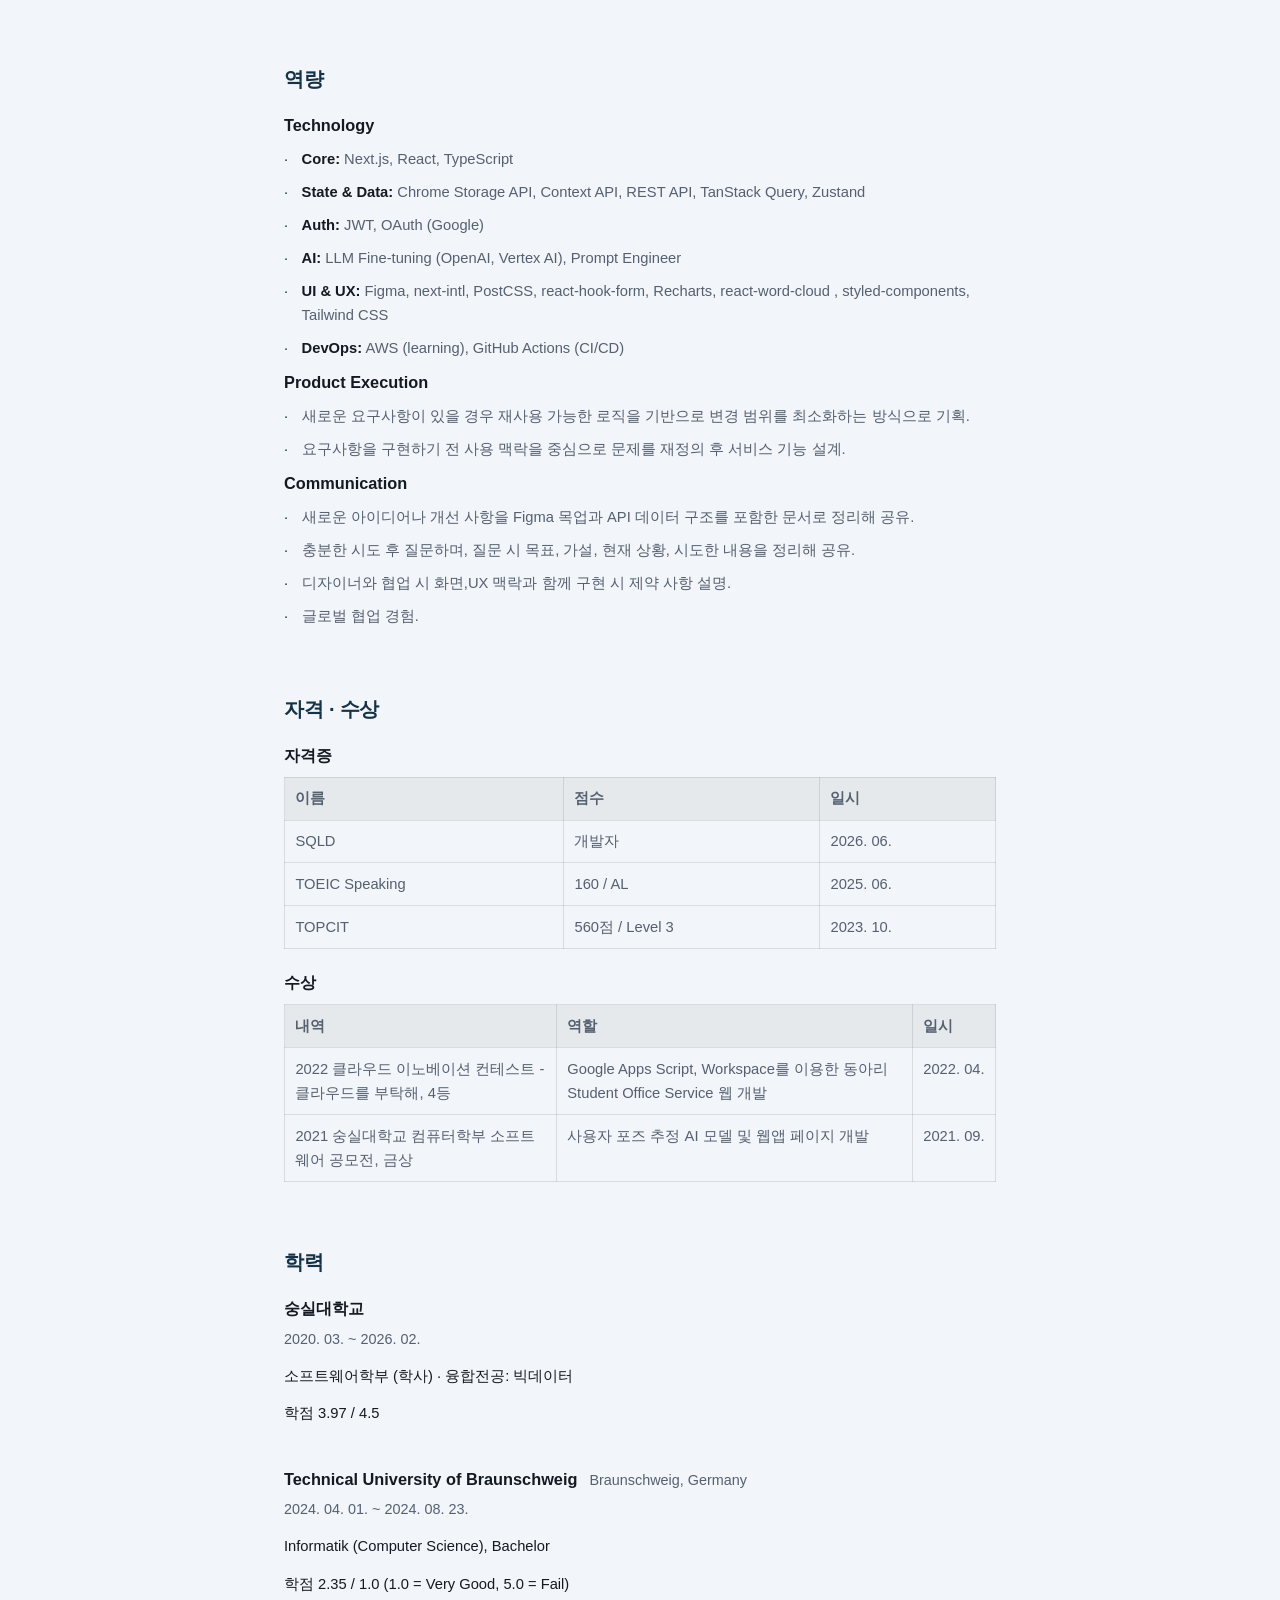
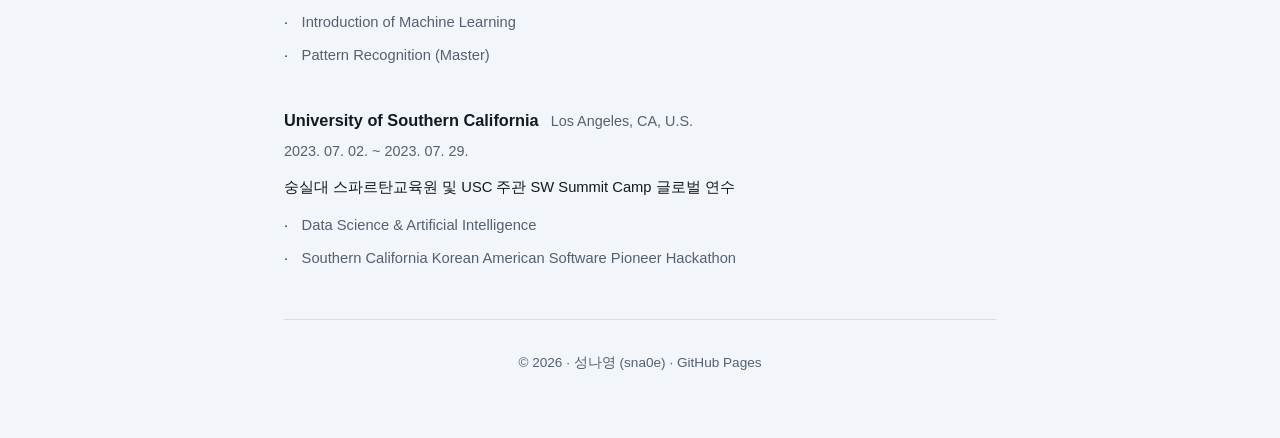
==== commit b0c1a900: "refactor: update resume content" ====
--- a/index.html
+++ b/index.html
@@ -1,892 +1,1012 @@
-<!DOCTYPE html>
+<!doctype html>
 <html lang="ko" data-theme="dark">
-
-<head>
-  <meta charset="utf-8" />
-  <meta name="viewport" content="width=device-width, initial-scale=1" />
-  <meta name="color-scheme" content="dark light" />
-  <meta name="description" content="성나영 · 이력서 및 포트폴리오" />
-  <title>성나영 · 이력서 & 포트폴리오</title>
-  <script>
-    (function () {
-      try {
-        var t = localStorage.getItem("theme");
-        if (t !== "light" && t !== "dark") {
-          t = window.matchMedia("(prefers-color-scheme: dark)").matches ? "dark" : "light";
+  <head>
+    <meta charset="utf-8" />
+    <meta name="viewport" content="width=device-width, initial-scale=1" />
+    <meta name="color-scheme" content="dark light" />
+    <meta name="description" content="성나영 · 이력서 및 포트폴리오" />
+    <link rel="icon" href="./icons/favicon.ico" type="image/x-icon" />
+    <title>성나영 · 이력서 & 포트폴리오</title>
+    <script>
+      (function () {
+        try {
+          var t = localStorage.getItem("theme");
+          if (t !== "light" && t !== "dark") {
+            t = window.matchMedia("(prefers-color-scheme: dark)").matches
+              ? "dark"
+              : "light";
+          }
+          document.documentElement.setAttribute("data-theme", t);
+        } catch (e) {
+          document.documentElement.setAttribute("data-theme", "dark");
         }
-        document.documentElement.setAttribute("data-theme", t);
-      } catch (e) {
-        document.documentElement.setAttribute("data-theme", "dark");
-      }
-    })();
-  </script>
-  <style>
-    :root {
-      --font: "Pretendard Variable", "Apple SD Gothic Neo", "Malgun Gothic", sans-serif;
-      --resume-body: 0.92rem;
-      --resume-subtitle: 0.9rem;
-    }
-
-    html[data-theme="dark"] {
-      color-scheme: dark;
-      --bg: #0f1419;
-      --text: #e8eaed;
-      --muted: #9aa5b1;
-      --link: #7eb8f0;
-      --link-hover: #a8d4ff;
-      --accent: #fafcff;
-      --accent-soft: rgba(69, 212, 214, 0.14);
-      --border: rgba(255, 255, 255, 0.08);
-      --th-bg: rgba(255, 255, 255, 0.04);
-    }
-
-    html[data-theme="light"] {
-      color-scheme: light;
-      --bg: #f2f5f9;
-      --text: #141a21;
-      --muted: #556070;
-      --link: #1567c4;
-      --link-hover: #0e5199;
-      --accent: #153348;
-      --accent-soft: rgba(21, 51, 72, 0.1);
-      --border: rgba(0, 0, 0, 0.1);
-      --th-bg: rgba(0, 0, 0, 0.05);
-    }
-
-    * {
-      box-sizing: border-box;
-      margin: 0;
-      padding: 0;
-    }
-
-    html {
-      scroll-behavior: smooth;
-      cursor: default;
-    }
-
-    body {
-      font-family: var(--font);
-      background: var(--bg);
-      color: var(--text);
-      line-height: 1.65;
-      font-size: 16px;
-      min-height: 100vh;
-    }
-
-    a {
-      color: var(--link);
-      text-decoration: none;
-    }
-
-    a:hover {
-      color: var(--link-hover);
-      text-decoration: underline;
-    }
-
-    .page {
-      max-width: 760px;
-      margin: 0 auto;
-      padding: 3rem 1.5rem 4rem;
-    }
-
-    header {
-      margin-bottom: 2.5rem;
-    }
-
-    .masthead {
-      display: flex;
-      flex-wrap: wrap;
-      align-items: center;
-      justify-content: space-between;
-      gap: 0.65rem 1rem;
-      margin-bottom: 0.75rem;
-    }
-
-    .theme-picker {
-      display: flex;
-      flex-wrap: wrap;
-      align-items: center;
-      gap: 0.5rem 0.75rem;
-    }
-
-    .theme-picker__switch {
-      display: inline-flex;
-      border: 1px solid var(--border);
-      border-radius: 8px;
-      overflow: hidden;
-    }
-
-    .theme-picker__btn {
-      font: inherit;
-      display: inline-flex;
-      align-items: center;
-      justify-content: center;
-      width: 2.35rem;
-      height: 2.35rem;
-      padding: 0;
-      border: none;
-      background: transparent;
-      color: var(--muted);
-      cursor: pointer;
-      transition: background 0.15s ease, color 0.15s ease;
-    }
-
-    .theme-picker__btn svg.theme-picker__icon {
-      flex-shrink: 0;
-      pointer-events: none;
-      display: block;
-    }
-
-    .theme-picker__btn:hover {
-      color: var(--text);
-      background: var(--accent-soft);
-    }
-
-    .theme-picker__btn[aria-pressed="true"] {
-      background: var(--accent-soft);
-      color: var(--accent);
-      font-weight: 600;
-    }
-
-    .eyebrow {
-      display: inline-block;
-      margin-bottom: 0;
-      font-size: 0.75rem;
-      letter-spacing: 0.06em;
-      text-transform: uppercase;
-      color: var(--muted);
-    }
-
-    h1 {
-      font-size: clamp(1.75rem, 4vw, 2.25rem);
-      font-weight: 700;
-      letter-spacing: -0.02em;
-      margin-bottom: 0.5rem;
-    }
-
-    .lead {
-      color: var(--muted);
-      font-size: 1.05rem;
-      margin-bottom: 1.25rem;
-    }
-
-    .contact {
-      display: flex;
-      gap: 0.75rem;
-      margin-bottom: 1.25rem;
-      font-size: 0.92rem;
-      color: var(--muted);
-    }
-
-    nav {
-      display: flex;
-      flex-wrap: wrap;
-      gap: 0.65rem 1.1rem;
-    }
-
-    nav a {
-      font-size: 0.88rem;
-      color: var(--muted);
-    }
-
-    nav a:hover {
-      color: var(--link-hover);
-    }
-
-    .principles {
-      margin-bottom: 1.5rem;
-    }
-
-    .principles-list,
-    ul.list-dot,
-    ol.list-num ul {
-      list-style: none;
-    }
-
-    .principles-list>li {
-      position: relative;
-      padding-left: 1.1rem;
-      margin-bottom: 0.65rem;
-      font-size: var(--resume-body);
-      line-height: 1.55;
-    }
-
-    .principles-list>li:last-child,
-    ol.list-num>li:last-child {
-      margin-bottom: 0;
-    }
-
-    .principles-list>li::before,
-    ol.list-num ul li::before,
-    .list-dot li::before {
-      content: "·";
-      position: absolute;
-      left: 0;
-      color: var(--accent);
-    }
-
-    section {
-      margin-bottom: 4rem;
-    }
-
-    section:last-of-type {
-      margin-bottom: 0;
-    }
-
-    h2 {
-      font-size: 1.25rem;
-      font-weight: 600;
-      color: var(--accent);
-      margin-bottom: 1rem;
-      letter-spacing: -0.01em;
-    }
-
-    h3,
-    h4 {
-      font-weight: 600;
-      color: var(--text);
-    }
-
-    h3 {
-      font-size: 1.02rem;
-      margin-bottom: 0.35rem;
-    }
-
-    h4 {
-      font-size: 0.98rem;
-      margin: 1.25rem 0 0.5rem;
-    }
-
-    h4:first-child {
-      margin-top: 0;
-    }
-
-    h5 {
-      font-size: var(--resume-subtitle);
-      font-weight: 600;
-      color: var(--muted);
-      margin: 0 0 0.5rem;
-      line-height: 1.55;
-    }
-
-    #side-projects .entry h5,
-    #activities .entry h5 {
-      font-size: var(--resume-body);
-      color: var(--text);
-    }
-
-    p {
-      margin-bottom: 0.85rem;
-      color: var(--text);
-    }
-
-    p:last-child {
-      margin-bottom: 0;
-    }
-
-    .duration {
-      font-size: var(--resume-subtitle);
-      color: var(--muted);
-      margin-bottom: 0.75rem;
-    }
-
-    .role-line {
-      font-size: var(--resume-subtitle);
-      color: var(--muted);
-      margin-bottom: 0;
-    }
-
-    section .entry p {
-      font-size: var(--resume-body);
-    }
-
-    section .entry p.duration,
-    section .entry p.role-line {
-      font-size: var(--resume-subtitle);
-    }
-
-    .entry {
-      margin-bottom: 2.5rem;
-    }
-
-    .job-head>h3 {
-      margin-bottom: 0.25rem;
-    }
-
-    .job-head>.role-line {
-      margin-bottom: 0;
-    }
-
-    .job-segment {
-      margin-top: 1.85rem;
-    }
-
-    .job-segment:first-of-type {
-      margin-top: 0.85rem;
-    }
-
-    .job-lead {
-      font-size: var(--resume-body);
-      color: var(--muted);
-      margin-bottom: 0.75rem;
-    }
-
-    .job-segment .list-dot+.job-lead {
-      margin-top: 1rem;
-    }
-
-    ol.list-num {
-      list-style: decimal;
-      padding-left: 1.35rem;
-      margin: 0.5rem 0 0;
-    }
-
-    ol.list-num>li {
-      margin-bottom: 1rem;
-      padding-left: 0.35rem;
-      color: var(--text);
-      font-size: var(--resume-body);
-    }
-
-    ol.list-num ul {
-      margin: 0.45rem 0 0;
-    }
-
-    ol.list-num ul li,
-    .list-dot li {
-      position: relative;
-      font-size: var(--resume-body);
-      color: var(--muted);
-    }
-
-    ol.list-num ul li {
-      padding-left: 1rem;
-      margin-bottom: 0.4rem;
-    }
-
-    .list-dot li {
-      padding-left: 1.1rem;
-      margin-bottom: 0.55rem;
-    }
-
-    ul.list-dot {
-      margin: 0.5rem 0 0;
-    }
-
-    .tag-row {
-      margin-top: 0.65rem;
-    }
-
-    .tag {
-      display: inline-block;
-      background: var(--accent-soft);
-      color: var(--accent);
-      font-size: 0.78rem;
-      padding: 0.18rem 0.5rem;
-      border-radius: 999px;
-      margin: 0 0.35rem 0.35rem 0;
-    }
-
-    table {
-      width: 100%;
-      border-collapse: collapse;
-      font-size: var(--resume-body);
-      margin-top: 0.5rem;
-    }
-
-    th,
-    td {
-      border: 1px solid var(--border);
-      padding: 0.55rem 0.65rem;
-      text-align: left;
-      vertical-align: top;
-    }
-
-    th {
-      background: var(--th-bg);
-      color: var(--muted);
-      font-weight: 600;
-    }
-
-    td {
-      color: var(--muted);
-    }
-
-    .table-wrap th:last-child,
-    .table-wrap td:last-child {
-      white-space: nowrap;
-    }
-
-    .table-wrap {
-      overflow-x: auto;
-      margin-bottom: 1.25rem;
-    }
-
-    .table-wrap:last-child {
-      margin-bottom: 0;
-    }
-
-    .table-caption,
-    .skills-title {
-      font-size: var(--resume-subtitle);
-      font-weight: 600;
-      color: var(--text);
-    }
-
-    .table-caption {
-      margin-bottom: 0.5rem;
-    }
-
-    .skills-title {
-      margin: 1rem 0 0.5rem;
-    }
-
-    .skills-title:first-child {
-      margin-top: 0;
-    }
-
-    .title-row {
-      display: flex;
-      flex-wrap: wrap;
-      align-items: baseline;
-      gap: 0.35rem 0.75rem;
-      margin-bottom: 0.35rem;
-    }
-
-    .title-row h3 {
-      margin-bottom: 0;
-    }
-
-    section .entry .title-row p {
-      margin-bottom: 0;
-      font-size: var(--resume-subtitle);
-      color: var(--muted);
-    }
-
-    footer {
-      margin-top: 3rem;
-      padding-top: 2rem;
-      border-top: 1px solid var(--border);
-      font-size: 0.85rem;
-      color: var(--muted);
-      text-align: center;
-    }
-
-    strong {
-      font-weight: 600;
-      color: var(--text);
-    }
-  </style>
-</head>
-
-<body>
-  <div class="page">
-    <header>
-      <div class="masthead">
-        <p class="eyebrow">Resume / Portfolio</p>
-        <div class="theme-picker" role="group" aria-label="화면 테마">
-          <div class="theme-picker__switch">
-            <button type="button" id="theme-btn-light" class="theme-picker__btn" aria-pressed="false"
-              aria-label="라이트 모드">
-              <svg class="theme-picker__icon" width="18" height="18" aria-hidden="true" focusable="false">
-                <use href="icons/theme-icons.svg#theme-sun" />
-              </svg>
-            </button>
-            <button type="button" id="theme-btn-dark" class="theme-picker__btn" aria-pressed="true" aria-label="다크 모드">
-              <svg class="theme-picker__icon" width="18" height="18" aria-hidden="true" focusable="false">
-                <use href="icons/theme-icons.svg#theme-moon" />
-              </svg>
-            </button>
+      })();
+    </script>
+    <style>
+      :root {
+        --font:
+          "Pretendard Variable", "Apple SD Gothic Neo", "Malgun Gothic",
+          sans-serif;
+        --resume-body: 0.92rem;
+        --resume-subtitle: 0.9rem;
+      }
+
+      html[data-theme="dark"] {
+        color-scheme: dark;
+        --bg: #0f1419;
+        --text: #e8eaed;
+        --muted: #9aa5b1;
+        --link: #7eb8f0;
+        --link-hover: #a8d4ff;
+        --accent: #fafcff;
+        --accent-soft: rgba(69, 212, 214, 0.14);
+        --border: rgba(255, 255, 255, 0.08);
+        --th-bg: rgba(255, 255, 255, 0.04);
+      }
+
+      html[data-theme="light"] {
+        color-scheme: light;
+        --bg: #f2f5f9;
+        --text: #141a21;
+        --muted: #556070;
+        --link: #1567c4;
+        --link-hover: #0e5199;
+        --accent: #153348;
+        --accent-soft: rgba(21, 51, 72, 0.1);
+        --border: rgba(0, 0, 0, 0.1);
+        --th-bg: rgba(0, 0, 0, 0.05);
+      }
+
+      * {
+        box-sizing: border-box;
+        margin: 0;
+        padding: 0;
+      }
+
+      html {
+        scroll-behavior: smooth;
+        cursor: default;
+      }
+
+      body {
+        font-family: var(--font);
+        background: var(--bg);
+        color: var(--text);
+        line-height: 1.65;
+        font-size: 16px;
+        min-height: 100vh;
+      }
+
+      a {
+        color: var(--link);
+        text-decoration: none;
+      }
+
+      a:hover {
+        color: var(--link-hover);
+        text-decoration: underline;
+      }
+
+      .page {
+        max-width: 760px;
+        margin: 0 auto;
+        padding: 3rem 1.5rem 4rem;
+      }
+
+      header {
+        margin-bottom: 2.5rem;
+      }
+
+      .masthead {
+        display: flex;
+        flex-wrap: wrap;
+        align-items: center;
+        justify-content: space-between;
+        gap: 0.65rem 1rem;
+        margin-bottom: 0.75rem;
+      }
+
+      .theme-picker {
+        display: flex;
+        flex-wrap: wrap;
+        align-items: center;
+        gap: 0.5rem 0.75rem;
+      }
+
+      .theme-picker__switch {
+        display: inline-flex;
+        border: 1px solid var(--border);
+        border-radius: 8px;
+        overflow: hidden;
+      }
+
+      .theme-picker__btn {
+        font: inherit;
+        display: inline-flex;
+        align-items: center;
+        justify-content: center;
+        width: 2.35rem;
+        height: 2.35rem;
+        padding: 0;
+        border: none;
+        background: transparent;
+        color: var(--muted);
+        cursor: pointer;
+        transition:
+          background 0.15s ease,
+          color 0.15s ease;
+      }
+
+      .theme-picker__btn svg.theme-picker__icon {
+        flex-shrink: 0;
+        pointer-events: none;
+        display: block;
+      }
+
+      .theme-picker__btn:hover {
+        color: var(--text);
+        background: var(--accent-soft);
+      }
+
+      .theme-picker__btn[aria-pressed="true"] {
+        background: var(--accent-soft);
+        color: var(--accent);
+        font-weight: 600;
+      }
+
+      .eyebrow {
+        display: inline-block;
+        margin-bottom: 0;
+        font-size: 0.75rem;
+        letter-spacing: 0.06em;
+        text-transform: uppercase;
+        color: var(--muted);
+      }
+
+      h1 {
+        font-size: clamp(1.75rem, 4vw, 2.25rem);
+        font-weight: 700;
+        letter-spacing: -0.02em;
+        margin-bottom: 0.5rem;
+      }
+
+      .lead {
+        color: var(--muted);
+        font-size: 1.05rem;
+        margin-bottom: 1.25rem;
+      }
+
+      .contact {
+        display: flex;
+        gap: 0.75rem;
+        margin-bottom: 1.25rem;
+        font-size: 0.92rem;
+        color: var(--muted);
+      }
+
+      nav {
+        display: flex;
+        flex-wrap: wrap;
+        gap: 0.65rem 1.1rem;
+      }
+
+      nav a {
+        font-size: 0.88rem;
+        color: var(--muted);
+      }
+
+      nav a:hover {
+        color: var(--link-hover);
+      }
+
+      .principles {
+        margin-bottom: 1.5rem;
+      }
+
+      .principles-list,
+      ul.list-dot,
+      ol.list-num ul {
+        list-style: none;
+      }
+
+      .principles-list > li {
+        position: relative;
+        padding-left: 1.1rem;
+        margin-bottom: 0.65rem;
+        font-size: var(--resume-body);
+        line-height: 1.55;
+      }
+
+      .principles-list > li:last-child,
+      ol.list-num > li:last-child {
+        margin-bottom: 0;
+      }
+
+      .principles-list > li::before,
+      ol.list-num ul li::before,
+      .list-dot li::before {
+        content: "·";
+        position: absolute;
+        left: 0;
+        color: var(--accent);
+      }
+
+      section {
+        margin-bottom: 4rem;
+      }
+
+      section:last-of-type {
+        margin-bottom: 0;
+      }
+
+      h2 {
+        font-size: 1.25rem;
+        font-weight: 600;
+        color: var(--accent);
+        margin-bottom: 1rem;
+        letter-spacing: -0.01em;
+      }
+
+      h3,
+      h4 {
+        font-weight: 600;
+        color: var(--text);
+      }
+
+      h3 {
+        font-size: 1.02rem;
+        margin-bottom: 0.35rem;
+      }
+
+      h4 {
+        font-size: 0.98rem;
+        margin: 1.25rem 0 0.5rem;
+      }
+
+      h4:first-child {
+        margin-top: 0;
+      }
+
+      h5 {
+        font-size: var(--resume-subtitle);
+        font-weight: 600;
+        color: var(--muted);
+        margin: 0 0 0.5rem;
+        line-height: 1.55;
+      }
+
+      #side-projects .entry h5,
+      #activities .entry h5 {
+        font-size: var(--resume-body);
+        color: var(--text);
+      }
+
+      p {
+        margin-bottom: 0.85rem;
+        color: var(--text);
+      }
+
+      p:last-child {
+        margin-bottom: 0;
+      }
+
+      .duration {
+        font-size: var(--resume-subtitle);
+        color: var(--muted);
+        margin-bottom: 0.75rem;
+      }
+
+      .role-line {
+        font-size: var(--resume-subtitle);
+        color: var(--muted);
+        margin-bottom: 0;
+      }
+
+      section .entry p {
+        font-size: var(--resume-body);
+      }
+
+      section .entry p.duration,
+      section .entry p.role-line {
+        font-size: var(--resume-subtitle);
+      }
+
+      .entry {
+        margin-bottom: 2.5rem;
+      }
+
+      .job-head > h3 {
+        margin-bottom: 0.25rem;
+      }
+
+      .job-head > .role-line {
+        margin-bottom: 0;
+      }
+
+      .job-segment {
+        margin-top: 1.85rem;
+      }
+
+      .job-segment:first-of-type {
+        margin-top: 0.85rem;
+      }
+
+      .job-lead {
+        font-size: var(--resume-body);
+        color: var(--muted);
+        margin-bottom: 0.75rem;
+      }
+
+      .job-segment .list-dot + .job-lead {
+        margin-top: 1rem;
+      }
+
+      ol.list-num {
+        list-style: decimal;
+        padding-left: 1.35rem;
+        margin: 0.5rem 0 0;
+      }
+
+      ol.list-num > li {
+        margin-bottom: 1rem;
+        padding-left: 0.35rem;
+        color: var(--text);
+        font-size: var(--resume-body);
+      }
+
+      ol.list-num ul {
+        margin: 0.45rem 0 0;
+      }
+
+      ol.list-num ul li,
+      .list-dot li {
+        position: relative;
+        font-size: var(--resume-body);
+        color: var(--muted);
+      }
+
+      ol.list-num ul li {
+        padding-left: 1rem;
+        margin-bottom: 0.4rem;
+      }
+
+      .list-dot li {
+        padding-left: 1.1rem;
+        margin-bottom: 0.55rem;
+      }
+
+      ul.list-dot {
+        margin: 0.5rem 0 0;
+      }
+
+      .tag-row {
+        margin-top: 0.65rem;
+      }
+
+      .tag {
+        display: inline-block;
+        background: var(--accent-soft);
+        color: var(--accent);
+        font-size: 0.78rem;
+        padding: 0.18rem 0.5rem;
+        border-radius: 999px;
+        margin: 0 0.35rem 0.35rem 0;
+      }
+
+      table {
+        width: 100%;
+        border-collapse: collapse;
+        font-size: var(--resume-body);
+        margin-top: 0.5rem;
+      }
+
+      th,
+      td {
+        border: 1px solid var(--border);
+        padding: 0.55rem 0.65rem;
+        text-align: left;
+        vertical-align: top;
+      }
+
+      th {
+        background: var(--th-bg);
+        color: var(--muted);
+        font-weight: 600;
+      }
+
+      td {
+        color: var(--muted);
+      }
+
+      .table-wrap th:last-child,
+      .table-wrap td:last-child {
+        white-space: nowrap;
+      }
+
+      .table-wrap {
+        overflow-x: auto;
+        margin-bottom: 1.25rem;
+      }
+
+      .table-wrap:last-child {
+        margin-bottom: 0;
+      }
+
+      .table-caption,
+      .skills-title {
+        font-size: var(--resume-subtitle);
+        font-weight: 600;
+        color: var(--text);
+      }
+
+      .table-caption {
+        margin-bottom: 0.5rem;
+      }
+
+      .skills-title {
+        margin: 1rem 0 0.5rem;
+      }
+
+      .skills-title:first-child {
+        margin-top: 0;
+      }
+
+      .title-row {
+        display: flex;
+        flex-wrap: wrap;
+        align-items: baseline;
+        gap: 0.35rem 0.75rem;
+        margin-bottom: 0.35rem;
+      }
+
+      .title-row h3 {
+        margin-bottom: 0;
+      }
+
+      section .entry .title-row p {
+        margin-bottom: 0;
+        font-size: var(--resume-subtitle);
+        color: var(--muted);
+      }
+
+      footer {
+        margin-top: 3rem;
+        padding-top: 2rem;
+        border-top: 1px solid var(--border);
+        font-size: 0.85rem;
+        color: var(--muted);
+        text-align: center;
+      }
+
+      strong {
+        font-weight: 600;
+        color: var(--text);
+      }
+    </style>
+  </head>
+
+  <body>
+    <div class="page">
+      <header>
+        <div class="masthead">
+          <p class="eyebrow">Resume / Portfolio</p>
+          <div class="theme-picker" role="group" aria-label="화면 테마">
+            <div class="theme-picker__switch">
+              <button
+                type="button"
+                id="theme-btn-light"
+                class="theme-picker__btn"
+                aria-pressed="false"
+                aria-label="라이트 모드"
+              >
+                <svg
+                  class="theme-picker__icon"
+                  width="18"
+                  height="18"
+                  aria-hidden="true"
+                  focusable="false"
+                >
+                  <use href="icons/theme-icons.svg#theme-sun" />
+                </svg>
+              </button>
+              <button
+                type="button"
+                id="theme-btn-dark"
+                class="theme-picker__btn"
+                aria-pressed="true"
+                aria-label="다크 모드"
+              >
+                <svg
+                  class="theme-picker__icon"
+                  width="18"
+                  height="18"
+                  aria-hidden="true"
+                  focusable="false"
+                >
+                  <use href="icons/theme-icons.svg#theme-moon" />
+                </svg>
+              </button>
+            </div>
           </div>
         </div>
-      </div>
-      <h1>성나영</h1>
-      <p class="lead">Problem Solver with AI, Web
-        <br>
-        사용자에게 필요한 것은 무엇인가에서부터 시작하여 개발합니다.
-      </p>
-      <p class="contact">
-        <a href="mailto:snycandoit@gmail.com">snycandoit@gmail.com</a>
-        |
-        <a href="https://github.com/sna0e" target="_blank" rel="noopener noreferrer">GitHub</a>
-        |
-        <a href="https://www.linkedin.com/in/nayoungs/" target="_blank" rel="noopener noreferrer">LinkedIn</a>
-        |
-        <a href="https://sna0e.tistory.com/" target="_blank" rel="noopener noreferrer">Blog</a>
-      </p>
-
-      <div id="principles" class="principles">
-        <ul class="principles-list">
-          <li>사용자의 실제 행동과 맥락을 분석해 문제를 정의합니다.</li>
-          <li>기술, 사용자 경험, 비즈니스 맥락을 함께 고려해 구현합니다.</li>
-          <li>팀원들과 함께 논의하고 공유하며 더 완성도 높은 서비스를 만듭니다.</li>
-          <li>어제보다 나은 질문을 하기 위해 고민하며, 자신의 성장이 팀의 성과로 이어지길 기대합니다.</li>
-          <li>AI를 탐색과 실험의 속도를 높이는 도구로 활용해 기술과 도메인 한계를 넘어섭니다.</li>
-        </ul>
-      </div>
-
-      <nav aria-label="페이지 내 이동">
-        <a href="#experience">경력</a>
-        <a href="#side-projects">사이드 프로젝트</a>
-        <a href="#activities">활동</a>
-        <a href="#skills">역량</a>
-        <a href="#certs">자격증 · 수상</a>
-        <a href="#education">학력</a>
-      </nav>
-    </header>
-
-    <section id="experience">
-      <h2>경력</h2>
-      <article class="entry">
-        <header class="job-head">
-          <h3>NURIE AI (주)누리에에이아이</h3>
-          <p class="role-line">Software Engineer · 2025. 03. ~ 재직중</p>
-        </header>
-
-        <div class="job-segment">
-          <h4>
-            <a href="https://briefing.nurie.ai/ko" target="_blank" rel="noopener noreferrer">BriefingHub</a>
-            : AI 기반 뉴스 분석 및 브랜드 인식 모니터링 플랫폼
-          </h4>
-          <ol class="list-num">
-            <li>
-              <strong>TanStack Query 및 Suspense 도입을 통한 비동기 처리 구조 재설계</strong>
-              <a href="https://sna0e.tistory.com/15" target="_blank" rel="noopener noreferrer">(관련 경험 정리)</a>
-              <ul>
-                <li>useEffect + Zustand 기반 수동 API 호출 구조에서 동일 요청 중복, AbortController 직접 관리, 분산된 isLoading 처리로 비동기 로직이 UI에
-                  과도하게 결합되는 문제 발생.</li>
-                <li>서버 상태를 TanStack Query로 관리하고 클라이언트 상태(Zustand)와 역할 분리. Suspense·ErrorBoundary로 로딩·에러를 선언적으로 처리.
-                </li>
-              </ul>
-            </li>
-            <li>
-              <strong>API 변경에 강한 Type-Safe 프론트엔드 데이터 계층 설계</strong>
-              <ul>
-                <li>초기 서비스 단계에서 API 스펙 변경이 잦아 UI 컴포넌트 수정 비용이 지속 발생.</li>
-                <li>API 응답을 Service Layer에서 변환하여 UI 모델과의 결합도를 낮추고, TypeScript 기반의 정적 타입 분석 강화.</li>
-                <li>API 스펙 변경 시 UI 코드 수정 범위 약 80% 단축(5개 파일 → 1개 파일), 유지보수 비용 축소 및 런타임 타입 오류 방지.</li>
-              </ul>
-            </li>
-            <li>
-              <strong>SSE 스트리밍 도입을 통한 체감 성능 및 대기 시간 개선</strong>
-              <ul>
-                <li>AI 분석 특성상 최종 결과까지 평균 26.4초 소요, 장시간 Skeleton으로 사용자 이탈 문제 발생.</li>
-                <li>SSE 기반 단계별 데이터 스트림 규격 제안, 수신 데이터 단계별 Incremental Rendering 구현.</li>
-                <li>첫 유효 결과 노출 시점 약 80% 단축, 전체 결과 로드 전 콘텐츠 소비 가능한 UX 달성.</li>
-              </ul>
-            </li>
-            <li>
-              <strong>AEO/GEO 분석 보고서 기능 설계 및 구현</strong>
-              <ul>
-                <li>브랜드 언급에 대한 AEO/GEO 보고서 니즈 발굴.</li>
-                <li>기능 정의부터 데이터 흐름 설계까지 주도, 텍스트 데이터 내 수치 및 인사이트 추출 로직 설계.</li>
-                <li>3개의 기업과 B2B 논의 중.</li>
-              </ul>
-            </li>
-          </ol>
+        <h1>성나영</h1>
+        <p class="lead">
+          Problem Solver with AI, Web
+          <br />
+          사용자에게 필요한 것은 무엇인가에서부터 시작하여 개발합니다.
+        </p>
+        <p class="contact">
+          <a href="mailto:ny.seong.dev@gmail.com">ny.seong.dev@gmail.com</a>
+          |
+          <a
+            href="https://github.com/sna0e"
+            target="_blank"
+            rel="noopener noreferrer"
+            >GitHub</a
+          >
+          |
+          <a
+            href="https://www.linkedin.com/in/nayoungs/"
+            target="_blank"
+            rel="noopener noreferrer"
+            >LinkedIn</a
+          >
+          |
+          <a
+            href="https://sna0e.tistory.com/"
+            target="_blank"
+            rel="noopener noreferrer"
+            >Blog</a
+          >
+        </p>
+
+        <div id="principles" class="principles">
+          <ul class="principles-list">
+            <li>기술, 사용자 경험, 비즈니스 맥락을 함께 고려해 구현합니다.</li>
+            <li>
+              팀원들과 함께 논의하고 공유하며 더 완성도 높은 서비스를 만듭니다.
+            </li>
+            <li>
+              어제보다 나은 질문을 하기 위해 고민하며, 자신의 성장이 팀의 성과로
+              이어지길 기대합니다.
+            </li>
+            <li>
+              AI를 탐색과 실험의 속도를 높이는 도구로 활용해 기술과 도메인
+              한계를 넘어섭니다.
+            </li>
+          </ul>
         </div>
 
-        <div class="job-segment">
-          <h4>BriefingHub Extension : SNS 및 커뮤니티 내 브랜드 인식 모니터링 확장 프로그램</h4>
-          <ol class="list-num">
-            <li>
-              <strong>브라우저 자원 활용을 통한 데이터 수집 비용 감소소</strong>
-              <ul>
-                <li>SNS 모니터링 API 비용이 초기 유저 테스트 단계에서 비즈니스 확장 제약 요인으로 작용.</li>
-                <li>API 호출 대신 사용자 브라우저 자원을 활용하는 Chrome Extension 아키텍처 제안.</li>
-                <li>Manifest V3 기반 service worker와 content script 간 통신 구조 설계.</li>
-                <li>데이터 수집 운영 비용 절감하며 시장성 검증 기반 마련.</li>
-              </ul>
-            </li>
-            <li>
-              <strong>전역 Error Handler 설계로 인증 실패 복구 UX 개선</strong>
-              <ul class="list-dot">
-                <li>인증 오류(401, 403) 대응 로직 분산, Alert 방식으로 서비스 중단처럼 인식되는 UX 문제.</li>
-                <li>싱글톤 기반 전역 Error Handler 설계 및 인증 Context 연동.</li>
-                <li>인증 실패 시 로그인 오버레이 자동 트리거.</li>
-                <li>12개 파일에 분산된 중복 로직 약 40% 제거, 다음 행동을 안내하는 UX 제공.</li>
-              </ul>
-            </li>
-            <li>
-              <strong>브라우저 런타임 제어를 통한 데이터 수집 안전성 확보</strong>
-              <ul class="list-dot">
-                <li>탭 기반 스크래핑 중 탭 종료·확장 프로그램 중단 시 데이터 유실 및 리소스 누수.</li>
-                <li>Chrome Extension API로 확장 프로그램과 탭 생명주기 제어 모듈 설계.</li>
-                <li>비정상 종료 방어 및 자동 회수 로직으로 안정성 강화.</li>
-                <li>데이터 수집 성공률 개선 및 탭 자원 회수율 90% 이상 확보.</li>
-              </ul>
-            </li>
-          </ol>
+        <nav aria-label="페이지 내 이동">
+          <a href="#experience">경력</a>
+          <a href="#side-projects">사이드 프로젝트</a>
+          <a href="#activities">활동</a>
+          <a href="#skills">역량</a>
+          <a href="#certs">자격증 · 수상</a>
+          <a href="#education">학력</a>
+        </nav>
+      </header>
+
+      <section id="experience">
+        <h2>경력</h2>
+        <article class="entry">
+          <header class="job-head">
+            <h3>NURIE AI (주)누리에에이아이</h3>
+            <p class="role-line">Software Engineer · 2025. 03. ~ 재직중</p>
+          </header>
+
+          <div class="job-segment">
+            <h4>BriefingHub</h4>
+            <ul class="list-dot">
+              <li>
+                프론트엔드 전담, Next.js, React, TypeScript 기반 AI 키워드 뉴스
+                분석 및 브랜드 GEO/AEO 모니터링 웹 플랫폼 개발.
+              </li>
+              <li>
+                평균 26.4초가 소요되는 AI 분석 API를 SSE 기반 통신으로 변경
+                제안, 점진적 렌더링을 통해 초기 유효 결과 노출 시점을 80% 단축.
+              </li>
+              <li>
+                TanStack Query, Suspense, SSR, CSR 렌더링 분리 등을 도입해
+                Lighthouse 성능 지표 37% 향상 및 CLS·FCP·SEO 개선으로 사용자
+                경험 최적화.
+              </li>
+              <li>
+                LLM 응답에서 수치 인사이트 추출 로직 및 GEO/AEO 분석 결과 시각화
+                API 개발, Recharts, Word Cloud, 표 사용한 대시보드 개발.
+              </li>
+              <li>
+                GCP Firestore TTL 도입으로 인증 토큰 및 임시 데이터 관리를 위한
+                스케줄러 운영 비용 절감.
+              </li>
+            </ul>
+          </div>
+
+          <div class="job-segment">
+            <h4>BriefingHub Extension</h4>
+            <ul class="list-dot">
+              <li>
+                SNS 및 커뮤니티 내 브랜드 인식 모니터링 대시보드 확장 프로그램
+                개발 전담.
+              </li>
+              <li>
+                스크래퍼 개발 중 chrome://discards를 활용해 백그라운드 탭의
+                Visibility, Freeze 상태에 따른 DOM 로딩 제약 사항 파악, inactive
+                탭에서도 스크래핑이 정상 수행되도록 파이프라인 개선
+              </li>
+              <li>
+                주기마다 모든 스크래퍼에 이벤트를 보내 실행 타이밍을 개별
+                검증하던 Pub/Sub 구조를 Scheduler로 변경, 불필요한 이벤트 발행을
+                없애고 스크래퍼별 개별 주기에 따라 동작하도록 개선
+              </li>
+              <li>
+                Chrome의 자동 백그라운드 탭 정리 및 Service Worker 종료로 인한
+                데이터 유실 발생, chrome.storage 기반의 상태 백업 및 자동 복구
+                로직을 구현해 데이터 유실 방지
+              </li>
+            </ul>
+          </div>
+        </article>
+      </section>
+
+      <section id="side-projects">
+        <h2>사이드 프로젝트</h2>
+        <article class="entry">
+          <h3>baby24</h3>
+          <p class="duration">2025. 01. ~ 2025. 05.</p>
+          <h5>배리어 프리 영아기 수면 모니터링 앱</h5>
+          <ul class="list-dot">
+            <li>역할 : 서비스 기획, Flutter 앱, Signaling Server 개발</li>
+            <li>
+              문제 정의: 장애 양육자가 육아를 위해 별도의 장비를 마련해야 하는
+              에로 사항 존재.
+            </li>
+            <li>
+              WebRTC 기반 P2P 실시간 영상 전송 구조 설계 및 Flutter 앱 개발.
+            </li>
+            <li>
+              Firebase Realtime DB Signaling에서 Offer/Answer 동기화 지연 및
+              충돌 문제 발생, Socket.IO 기반 단방향 Signaling Server로 재설계해
+              연결 안정성 확보.
+            </li>
+            <li>
+              Vertex AI 연동 영상 스냅샷 기반 얼굴 감지 및 위기 알림 파이프라인
+              구축.
+            </li>
+            <li>Google Solution Challenge 2025 출품</li>
+          </ul>
+          <p class="tag-row">
+            <span class="tag">Flutter</span>
+            <span class="tag">Node.js</span>
+            <span class="tag">Socket.IO</span>
+            <span class="tag">Vertex AI</span>
+            <span class="tag">WebRTC</span>
+          </p>
+        </article>
+
+        <article class="entry">
+          <h3>ai-pass</h3>
+          <p class="duration">2023. 09. ~ 2024. 12.</p>
+          <h5>실시간 여권 사진 규정 검증 웹 서비스</h5>
+          <ul class="list-dot">
+            <li>
+              역할 : 서비스 기획, React, TypeScript 기반 웹 프론트엔드 개발.
+            </li>
+            <li>
+              문제 정의: 기존 외교부 온라인 여권 검증은 사진 업로드 방식으로
+              실시간 피드백 불가, 사용 중인 여권 사진도 통과하지 못할 정도로
+              부정확.
+            </li>
+            <li>
+              Socket.IO를 통해 서버와 실시간(1초 이내 latency) 통신해 사용자
+              디바이스의 카메라 이미지 송출.
+            </li>
+            <li>
+              Base64를 URL로 전달해 발생한 414 에러를 Body/FormData 기반
+              전송으로 변경해 해결.
+            </li>
+            <li>
+              외교부 서비스 대비 약 20% 높은 정확도(50개 여권 사진 테스트 기준).
+            </li>
+            <li>촬영부터 구청 방문 후 규정 검증까지 평균 8~10초로 단축.</li>
+          </ul>
+          <p class="tag-row">
+            <span class="tag">axios</span>
+            <span class="tag">Context API</span>
+            <span class="tag">Figma</span>
+            <span class="tag">GitHub Actions</span>
+            <span class="tag">React</span>
+            <span class="tag">Socket.IO</span>
+            <span class="tag">styled-components</span>
+            <span class="tag">TypeScript</span>
+            <span class="tag">Turborepo</span>
+            <span class="tag">Vercel</span>
+            <span class="tag">Vite</span>
+          </p>
+        </article>
+
+        <article class="entry">
+          <h3>Litera-sea</h3>
+          <p class="duration">2024. 01. ~ 2024. 02.</p>
+          <h5>
+            Google Vertex AI 기반 문해력 향상 지원 웹 · Google Solution
+            Challenge 출품
+          </h5>
+          <ul class="list-dot">
+            <li>
+              문제 정의: 기존 문해력 평가는 N점과 같은 단일 점수로 세부 약점
+              파악 한계.
+            </li>
+            <li>
+              점수를 6개 세부 영역으로 구분·시각화하는 설명 가능한 평가 UX 설계.
+            </li>
+            <li>
+              Vertex AI 프롬프트 설계·파인튜닝으로 평가 일관성 개선,
+              엔드포인트–서버 통신 구조 설계.
+            </li>
+            <li>
+              페이지 내 Stage별 공통 컴포넌트 추출로 중복 UI 제거·코드 일관성
+              확보.
+            </li>
+            <li>
+              Path alias 및 strict TypeScript로 import 일관성·타입 안정성 확보.
+            </li>
+          </ul>
+          <p class="tag-row">
+            <span class="tag">Figma</span>
+            <span class="tag">React</span>
+            <span class="tag">styled-components</span>
+            <span class="tag">Vertex AI</span>
+            <span class="tag">Vite</span>
+          </p>
+        </article>
+      </section>
+
+      <section id="activities">
+        <h2>활동</h2>
+
+        <article class="entry">
+          <h3>Google Developer Groups on Campus Soongsil</h3>
+          <p class="duration">2023. 09 ~ 2025. 09</p>
+          <h5>3기 AI/ML 파트 멤버 · 4기 DevRel</h5>
+          <ul class="list-dot">
+            <li>
+              Next.js와 Notion API를 연동해 멤버 데이터 관리 CMS 로직 설계 및
+              공식 홈페이지 내 Member 페이지 개발.
+            </li>
+            <li>
+              최신 기술 트렌드 공유, 성장을 목표로 스터디 기획·운영(NLP, IT 영어
+              회화).
+            </li>
+            <li>
+              풀스택(FYT), CS 리마인드 스터디, Google Cloud Skill Boost 참여로
+              프론트엔드에서 백엔드, 인프라로 스킬 확장.
+            </li>
+            <li>세미나와 커뮤니티 이벤트 기획 및 운영.</li>
+          </ul>
+          <h5>Solution Challenge (2024, 2025)</h5>
+          <ul class="list-dot">
+            <li>
+              SDGs 기반 사회 문제 해결을 위한 서비스 아키텍처 기획 및 개발.
+            </li>
+          </ul>
+        </article>
+        <article class="entry">
+          <h3>미래에셋박현주재단 해외교환파견 장학생</h3>
+          <p class="duration">2024. 04. ~ 2024. 08.</p>
+          <h5>30기</h5>
+          <ul class="list-dot">
+            <li>장학생 네트워크 MEET-UP에 참가해 AI 활용 인사이트 공유 .</li>
+            <li>독일 교환학생 과정 중 배운 내용을 공유하는 에세이 작성.</li>
+          </ul>
+        </article>
+        <article class="entry">
+          <h3>2023 숭실대학교 실리콘밸리 AI 온라인 인턴십 프로그램 2기</h3>
+          <p class="duration">2023. 08. 28. ~ 2023. 08. 30.</p>
+          <ul class="list-dot">
+            <li>예측형 AI와 생성형 AI를 활용한 서비스 아이디어 기획</li>
+          </ul>
+        </article>
+      </section>
+
+      <section id="skills">
+        <h2>역량</h2>
+        <div class="skills">
+          <h3>Technology</h3>
+          <ul class="list-dot">
+            <li><strong>Core:</strong> Next.js, React, TypeScript</li>
+            <li>
+              <strong>State &amp; Data:</strong> Chrome Storage API, Context
+              API, REST API, TanStack Query, Zustand
+            </li>
+            <li><strong>Auth:</strong> JWT, OAuth (Google)</li>
+            <li>
+              <strong>AI:</strong> LLM Fine-tuning (OpenAI, Vertex AI), Prompt
+              Engineer
+            </li>
+            <li>
+              <strong>UI &amp; UX:</strong> Figma, next-intl, PostCSS,
+              react-hook-form, Recharts, react-word-cloud , styled-components,
+              Tailwind CSS
+            </li>
+            <li>
+              <strong>DevOps:</strong> AWS (learning), GitHub Actions (CI/CD)
+            </li>
+          </ul>
+
+          <h3>Product Execution</h3>
+          <ul class="list-dot">
+            <li>
+              새로운 요구사항이 있을 경우 재사용 가능한 로직을 기반으로 변경
+              범위를 최소화하는 방식으로 기획.
+            </li>
+            <li>
+              요구사항을 구현하기 전 사용 맥락을 중심으로 문제를 재정의 후
+              서비스 기능 설계.
+            </li>
+          </ul>
+
+          <h3>Communication</h3>
+          <ul class="list-dot">
+            <li>
+              새로운 아이디어나 개선 사항을 Figma 목업과 API 데이터 구조를
+              포함한 문서로 정리해 공유.
+            </li>
+            <li>
+              충분한 시도 후 질문하며, 질문 시 목표, 가설, 현재 상황, 시도한
+              내용을 정리해 공유.
+            </li>
+            <li>
+              디자이너와 협업 시 화면,UX 맥락과 함께 구현 시 제약 사항 설명.
+            </li>
+            <li>글로벌 협업 경험.</li>
+          </ul>
         </div>
-      </article>
-    </section>
-
-    <section id="side-projects">
-      <h2>사이드 프로젝트</h2>
-      <article class="entry">
-        <h3>baby24</h3>
-        <p class="duration">2025. 01. ~ 2025. 05.</p>
-        <h5>배리어 프리(Barrier-free) 영아기 수면 실시간 모니터링 앱 · Google Solution Challenge 출품</h5>
-        <ul class="list-dot">
-          <li>문제 정의: 별도 장비·모바일 알람 중심 설계로 양육자의 장애 유무 고려 부족 및 접근성 제약.</li>
-          <li>WebRTC 기반 P2P 실시간 영상 전송 구조 설계 및 Flutter 앱 구현.</li>
-          <li>Firebase Realtime DB Signaling에서 Offer/Answer 동기화 지연·충돌 문제를 Socket.IO 기반 단방향 Signaling Server로 재설계해 연결 안정성
-            확보.</li>
-          <li>Vertex AI 연동 영상 스냅샷 기반 얼굴 감지 및 위기 알림 파이프라인 구축.</li>
-          <li>위기 감지 이벤트 기반 Google Home API 연동으로 가정 내 스마트 디바이스 알림 채널 확장.</li>
-        </ul>
-        <p class="tag-row">
-          <span class="tag">Flutter</span>
-          <span class="tag">Node.js</span>
-          <span class="tag">Socket.IO</span>
-          <span class="tag">Vertex AI</span>
-          <span class="tag">WebRTC</span>
-        </p>
-      </article>
-
-      <article class="entry">
-        <h3>ai-pass</h3>
-        <p class="duration">2023. 09. ~ 2024. 12.</p>
-        <h5>실시간 여권 사진 규정 검증 웹 서비스</h5>
-        <ul class="list-dot">
-          <li>문제 정의: 외교부 온라인 검증은 업로드 기반으로 실시간 피드백 불가, 사용 가능 사진 오검출 존재.</li>
-          <li>서버 응답 배열 직접 정렬로 상태 불일치를 불변성 기반 상태 관리로 개선.</li>
-          <li>Base64를 URL로 전달하며 414(URI Too Long) 에러를 Body/FormData 기반 전송으로 재설계해 해결.</li>
-          <li>외교부 서비스 대비 약 20% 높은 정확도(50개 여권 사진 테스트 기준).</li>
-          <li>촬영부터 구청 방문 후 규정 검증까지 평균 8~10초로 단축.</li>
-        </ul>
-        <p class="tag-row">
-          <span class="tag">axios</span>
-          <span class="tag">Context API</span>
-          <span class="tag">Figma</span>
-          <span class="tag">GitHub Actions</span>
-          <span class="tag">React</span>
-          <span class="tag">Socket.IO</span>
-          <span class="tag">styled-components</span>
-          <span class="tag">TypeScript</span>
-          <span class="tag">Turborepo</span>
-          <span class="tag">Vercel</span>
-          <span class="tag">Vite</span>
-        </p>
-      </article>
-
-      <article class="entry">
-        <h3>Litera-sea</h3>
-        <p class="duration">2024. 01. ~ 2024. 02.</p>
-        <h5>Google Vertex AI 기반 문해력 향상 지원 웹 · Google Solution Challenge 출품</h5>
-        <ul class="list-dot">
-          <li>문제 정의: 기존 문해력 평가는 N점과 같은 단일 점수로 세부 약점 파악 한계.</li>
-          <li>점수를 6개 세부 영역으로 구분·시각화하는 설명 가능한 평가 UX 설계.</li>
-          <li>Vertex AI 프롬프트 설계·파인튜닝으로 평가 일관성 개선, 엔드포인트–서버 통신 구조 설계.</li>
-          <li>페이지 내 Stage별 공통 컴포넌트 추출로 중복 UI 제거·코드 일관성 확보.</li>
-          <li>Path alias 및 strict TypeScript로 import 일관성·타입 안정성 확보.</li>
-        </ul>
-        <p class="tag-row">
-          <span class="tag">Figma</span>
-          <span class="tag">React</span>
-          <span class="tag">styled-components</span>
-          <span class="tag">Vertex AI</span>
-          <span class="tag">Vite</span>
-        </p>
-      </article>
-    </section>
-
-    <section id="activities">
-      <h2>활동</h2>
-
-      <article class="entry">
-        <h3>Google Developer Groups on Campus Soongsil</h3>
-        <p class="duration">2023. 09 ~ 2025. 09</p>
-        <h5>4기 DevRel · 3기 AI/ML 파트 멤버</h5>
-        <ul class="list-dot">
-          <li>최신 기술 트렌드 공유·성장을 목표로 스터디 기획·운영(NLP, 영어 회화).</li>
-          <li>풀스택(FYT), CS 리마인드 스터디, Google Cloud Skill Boost로 프론트·백엔드·인프라 이해 확장.</li>
-          <li>행사·커뮤니티 이벤트 기획·운영으로 다양한 배경 개발자와 협업·커뮤니케이션.</li>
-        </ul>
-        <h5>Solution Challenge (2024, 2025)</h5>
-        <ul class="list-dot">
-          <li>SDGs 기반 사회 문제 해결을 위한 서비스 아키텍처 기획·설계·구현.</li>
-        </ul>
-      </article>
-      <article class="entry">
-        <h3>미래에셋박현주재단 해외교환파견 장학생</h3>
-        <p class="duration">2024. 04. ~ 2024. 08.</p>
-        <h5>30기</h5>
-        <ul class="list-dot">
-          <li>해외 대학 경험 및 장학생 네트워크 내 경험 공유.</li>
-          <li>독일 교환학생 과정 중 배운 내용을 공유하는 에세이 작성.</li>
-        </ul>
-      </article>
-      <article class="entry">
-        <h3>2023 숭실대학교 실리콘밸리 AI 온라인 인턴십 프로그램 2기</h3>
-        <p class="duration">2023. 08. 28. ~ 2023. 08. 30.</p>
-        <ul class="list-dot">
-          <li>예측형 AI와 생성형 AI를 활용한 서비스 아이디어 기획</li>
-        </ul>
-      </article>
-    </section>
-
-    <section id="skills">
-      <h2>역량</h2>
-
-      <div class="skills">
-        <h3>Technology</h3>
-        <ul class="list-dot">
-          <li><strong>Core:</strong> Next.js, React, TypeScript</li>
-          <li><strong>State &amp; Data:</strong> Chrome Storage API, Context API, JWT, OAuth (Google), REST API,
-            TanStack Query, Zustand</li>
-          <li><strong>Auth:</strong> JWT, OAuth (Google)</li>
-          <li><strong>AI:</strong> LLM Fine-tuning (OpenAI, Vertex AI), Prompt Design</li>
-          <li><strong>UI &amp; UX:</strong> Figma, next-intl, PostCSS, react-hook-form, Recharts, react-word-cloud
-            , styled-components, Tailwind CSS</li>
-          <li><strong>DevOps:</strong> AWS (learning), GitHub Actions (CI/CD)</li>
-        </ul>
-
-        <h3>Product Execution</h3>
-        <ul class="list-dot">
-          <li>새로운 요구사항이 있을 경우 재사용 가능한 로직을 우선 활용하고 변경 범위를 최소화하는 방식으로 기획·구현.</li>
-          <li>요구사항을 구현하기 전 사용 맥락과 실제 흐름으로 문제를 재정의한 뒤 서비스 구조 설계.</li>
-          <li>단기 실행 계획 수립, 개발·협업·안정화를 고려해 수주 내 해결 목표로 일정 조율.</li>
-          <li>배포 후 피드백을 반영해 구조·인터페이스를 지속 개선.</li>
-        </ul>
-
-        <h3>Communication</h3>
-        <ul class="list-dot">
-          <li>제안·아이디어를 Figma 목업과 API 데이터 구조를 포함한 문서로 정리해 공유.</li>
-          <li>충분한 시도 후 질문하며, 질문 시 현재 상황·가설·목표를 정리해 공유.</li>
-          <li>디자이너와 협업 시 화면·UX 맥락과 함께 구현 관점의 제약·가능성 설명.</li>
-          <li>영어 기본 커뮤니케이션 가능, 글로벌 협업 경험.</li>
-        </ul>
-      </div>
-    </section>
-
-    <section id="certs">
-      <h2>자격 · 수상</h2>
-
-      <div class="table-wrap">
-        <h3>자격증</h3>
-        <table>
-          <thead>
-            <tr>
-              <th>이름</th>
-              <th>점수</th>
-              <th>일시</th>
-            </tr>
-          </thead>
-          <tbody>
-            <tr>
-              <td>TOPCIT</td>
-              <td>560점 / 3급</td>
-              <td>2023. 10.</td>
-            </tr>
-            <tr>
-              <td>TOEIC Speaking</td>
-              <td>160 / AL</td>
-              <td>2023. 03.</td>
-            </tr>
-            <tr>
-              <td>TOEFL</td>
-              <td>80 (My Best Score)</td>
-              <td>2023. 06.</td>
-            </tr>
-          </tbody>
-        </table>
-      </div>
-
-      <div class="table-wrap">
-        <h3>수상</h3>
-        <table>
-          <thead>
-            <tr>
-              <th>내역</th>
-              <th>역할</th>
-              <th>일시</th>
-            </tr>
-          </thead>
-          <tbody>
-            <tr>
-              <td>2021 숭실대학교 컴퓨터학부 소프트웨어 공모전, 금상
-              </td>
-              <td>사용자 포즈 추정 AI 모델 및 웹앱(pwa) 페이지 개발</td>
-              <td>2021. 08.</td>
-            </tr>
-            <tr>
-              <td>2022 클라우드 이노베이션 컨테스트 - 클라우드를 부탁해, 4등
-              </td>
-              <td>Google Apps Script·Workspace로 동아리 Student Office Service 웹 개발</td>
-              <td>2022. 03.</td>
-            </tr>
-          </tbody>
-        </table>
-      </div>
-    </section>
-
-    <section id="education">
-      <h2>학력</h2>
-
-      <article class="entry">
-        <h3>숭실대학교</h3>
-        <p class="duration">2020. 03. ~ 2026. 02.</p>
-        <p>소프트웨어학부 (학사) · 융합전공: 빅데이터</p>
-        <p>학점 3.97 / 4.5</p>
-      </article>
-      <article class="entry">
-        <div class="title-row">
-          <h3>Technical University of Braunschweig</h3>
-          <p>Braunschweig, Germany</p>
+      </section>
+
+      <section id="certs">
+        <h2>자격 · 수상</h2>
+
+        <div class="table-wrap">
+          <h3>자격증</h3>
+          <table>
+            <thead>
+              <tr>
+                <th>이름</th>
+                <th>점수</th>
+                <th>일시</th>
+              </tr>
+            </thead>
+            <tbody>
+              <tr>
+                <td>SQLD</td>
+                <td>개발자</td>
+                <td>2026. 06.</td>
+              </tr>
+              <tr>
+                <td>TOEIC Speaking</td>
+                <td>160 / AL</td>
+                <td>2025. 06.</td>
+              </tr>
+              <tr>
+                <td>TOPCIT</td>
+                <td>560점 / Level 3</td>
+                <td>2023. 10.</td>
+              </tr>
+            </tbody>
+          </table>
         </div>
-        <p class="duration">2024. 04. 01. ~ 2024. 08. 23.</p>
-        <p>Informatik (Computer Science), Bachelor</p>
-        <p>학점 2.35 / 1.0 (1.0 = Very Good, 5.0 = Fail)</p>
-        <ul class="list-dot">
-          <li>Introduction of Machine Learning</li>
-          <li>Pattern Recognition (Master)</li>
-        </ul>
-      </article>
-      <article class="entry">
-        <div class="title-row">
-          <h3>University of Southern California</h3>
-          <p>Los Angeles, CA, U.S.</p>
+
+        <div class="table-wrap">
+          <h3>수상</h3>
+          <table>
+            <thead>
+              <tr>
+                <th>내역</th>
+                <th>역할</th>
+                <th>일시</th>
+              </tr>
+            </thead>
+            <tbody>
+              <tr>
+                <td>
+                  2022 클라우드 이노베이션 컨테스트 - 클라우드를 부탁해, 4등
+                </td>
+                <td>
+                  Google Apps Script, Workspace를 이용한 동아리 Student Office
+                  Service 웹 개발
+                </td>
+                <td>2022. 04.</td>
+              </tr>
+              <tr>
+                <td>2021 숭실대학교 컴퓨터학부 소프트웨어 공모전, 금상</td>
+                <td>사용자 포즈 추정 AI 모델 및 웹앱 페이지 개발</td>
+                <td>2021. 09.</td>
+              </tr>
+            </tbody>
+          </table>
         </div>
-        <p class="duration">2023. 07. 02. ~ 2023. 07. 29.</p>
-        <p>숭실대 스파르탄교육원 및 USC 주관 SW Summit Camp 글로벌 연수</p>
-        <ul class="list-dot">
-          <li>Data Science &amp; Artificial Intelligence</li>
-          <li>Southern California Korean American Software Pioneer Hackathon</li>
-        </ul>
-      </article>
-    </section>
-
-    <footer>
-      © <span id="y"></span> · 성나영 (sna0e) · GitHub Pages
-    </footer>
-  </div>
-  <script>
-    document.getElementById("y").textContent = new Date().getFullYear();
-
-    (function () {
-      function applyTheme(theme) {
-        if (theme !== "light" && theme !== "dark") return;
-        document.documentElement.setAttribute("data-theme", theme);
-        try {
-          localStorage.setItem("theme", theme);
-        } catch (e) { }
-        var lightBtn = document.getElementById("theme-btn-light");
-        var darkBtn = document.getElementById("theme-btn-dark");
-        if (lightBtn && darkBtn) {
-          lightBtn.setAttribute("aria-pressed", theme === "light" ? "true" : "false");
-          darkBtn.setAttribute("aria-pressed", theme === "dark" ? "true" : "false");
+      </section>
+
+      <section id="education">
+        <h2>학력</h2>
+
+        <article class="entry">
+          <h3>숭실대학교</h3>
+          <p class="duration">2020. 03. ~ 2026. 02.</p>
+          <p>소프트웨어학부 (학사) · 융합전공: 빅데이터</p>
+          <p>학점 3.97 / 4.5</p>
+        </article>
+        <article class="entry">
+          <div class="title-row">
+            <h3>Technical University of Braunschweig</h3>
+            <p>Braunschweig, Germany</p>
+          </div>
+          <p class="duration">2024. 04. 01. ~ 2024. 08. 23.</p>
+          <p>Informatik (Computer Science), Bachelor</p>
+          <p>학점 2.35 / 1.0 (1.0 = Very Good, 5.0 = Fail)</p>
+          <ul class="list-dot">
+            <li>Introduction of Machine Learning</li>
+            <li>Pattern Recognition (Master)</li>
+          </ul>
+        </article>
+        <article class="entry">
+          <div class="title-row">
+            <h3>University of Southern California</h3>
+            <p>Los Angeles, CA, U.S.</p>
+          </div>
+          <p class="duration">2023. 07. 02. ~ 2023. 07. 29.</p>
+          <p>숭실대 스파르탄교육원 및 USC 주관 SW Summit Camp 글로벌 연수</p>
+          <ul class="list-dot">
+            <li>Data Science &amp; Artificial Intelligence</li>
+            <li>
+              Southern California Korean American Software Pioneer Hackathon
+            </li>
+          </ul>
+        </article>
+      </section>
+
+      <footer>© <span id="y"></span> · 성나영 (sna0e) · GitHub Pages</footer>
+    </div>
+    <script>
+      document.getElementById("y").textContent = new Date().getFullYear();
+
+      (function () {
+        function applyTheme(theme) {
+          if (theme !== "light" && theme !== "dark") return;
+          document.documentElement.setAttribute("data-theme", theme);
+          try {
+            localStorage.setItem("theme", theme);
+          } catch (e) {}
+          var lightBtn = document.getElementById("theme-btn-light");
+          var darkBtn = document.getElementById("theme-btn-dark");
+          if (lightBtn && darkBtn) {
+            lightBtn.setAttribute(
+              "aria-pressed",
+              theme === "light" ? "true" : "false",
+            );
+            darkBtn.setAttribute(
+              "aria-pressed",
+              theme === "dark" ? "true" : "false",
+            );
+          }
         }
-      }
-
-      applyTheme(document.documentElement.getAttribute("data-theme") || "dark");
-
-      var btnLight = document.getElementById("theme-btn-light");
-      var btnDark = document.getElementById("theme-btn-dark");
-      if (btnLight) btnLight.addEventListener("click", function () { applyTheme("light"); });
-      if (btnDark) btnDark.addEventListener("click", function () { applyTheme("dark"); });
-    })();
-  </script>
-</body>
-
-</html>+
+        applyTheme(
+          document.documentElement.getAttribute("data-theme") || "dark",
+        );
+
+        var btnLight = document.getElementById("theme-btn-light");
+        var btnDark = document.getElementById("theme-btn-dark");
+        if (btnLight)
+          btnLight.addEventListener("click", function () {
+            applyTheme("light");
+          });
+        if (btnDark)
+          btnDark.addEventListener("click", function () {
+            applyTheme("dark");
+          });
+      })();
+    </script>
+  </body>
+</html>
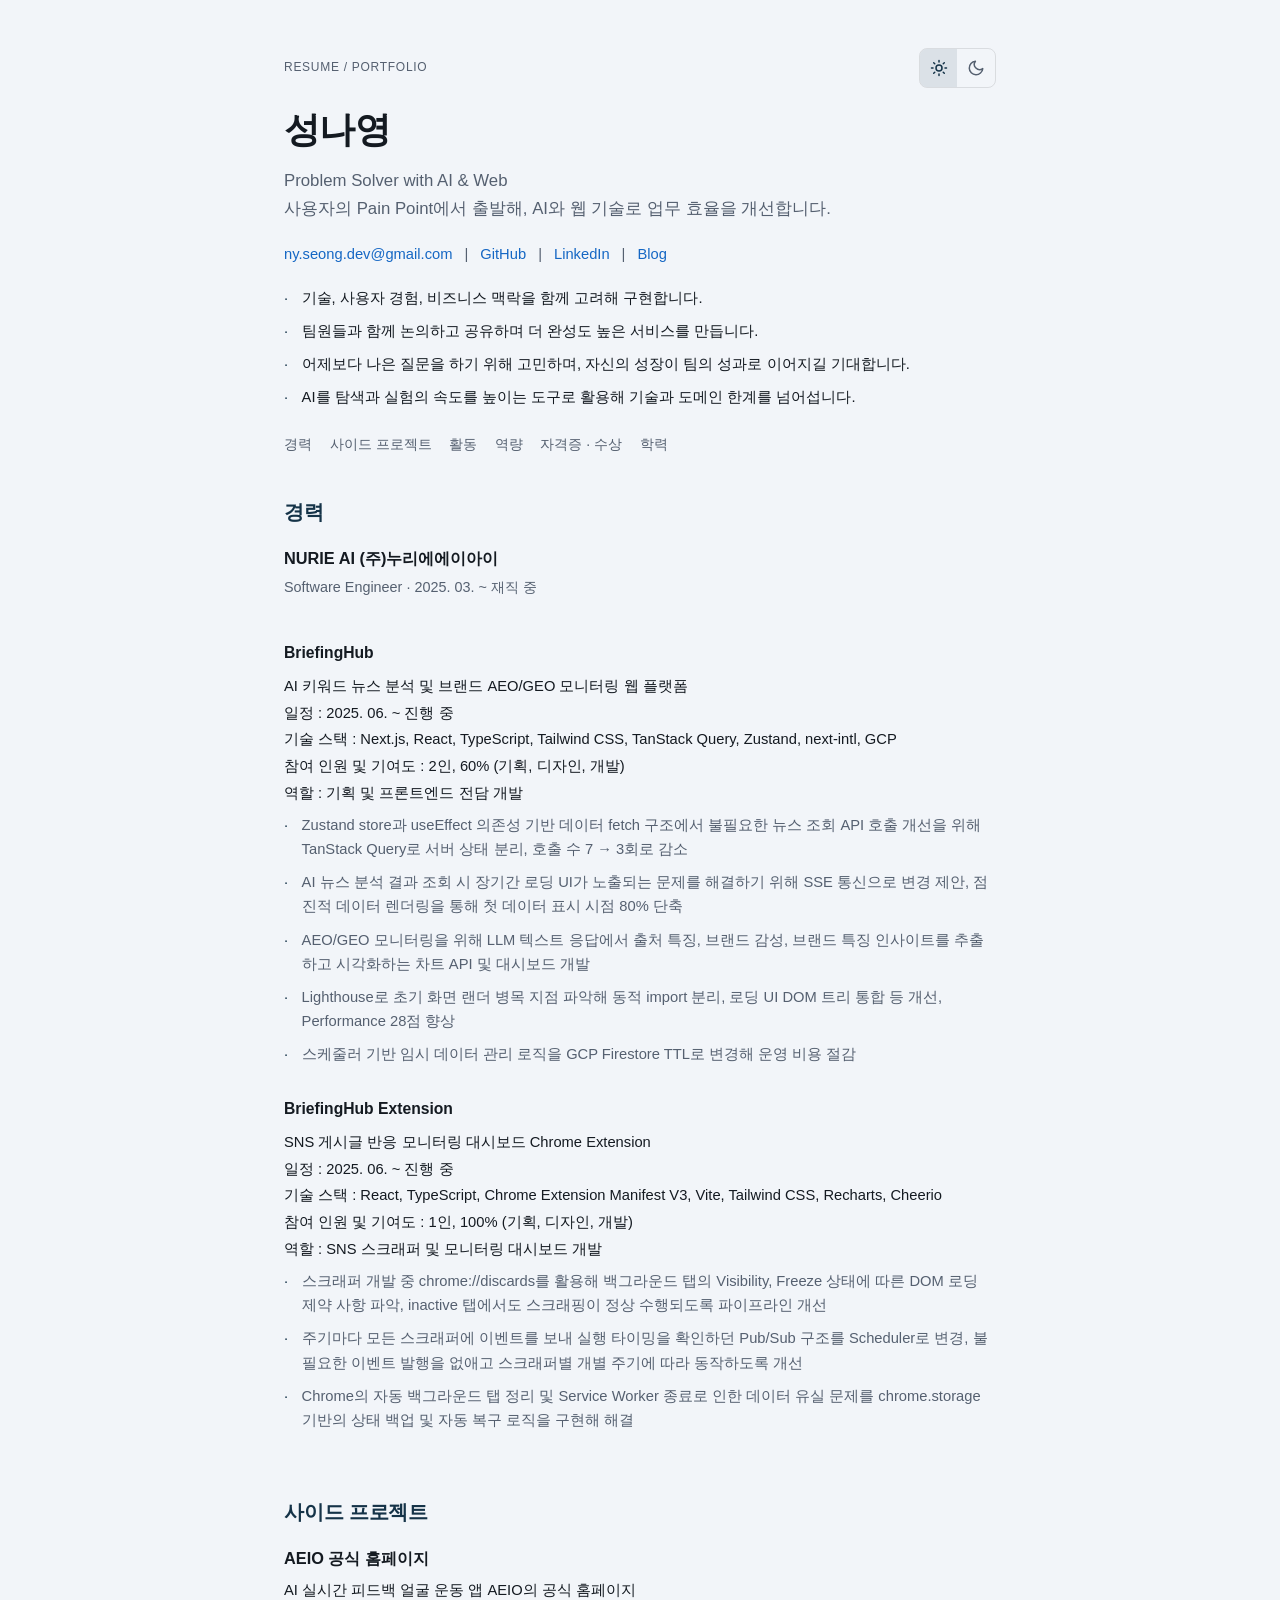
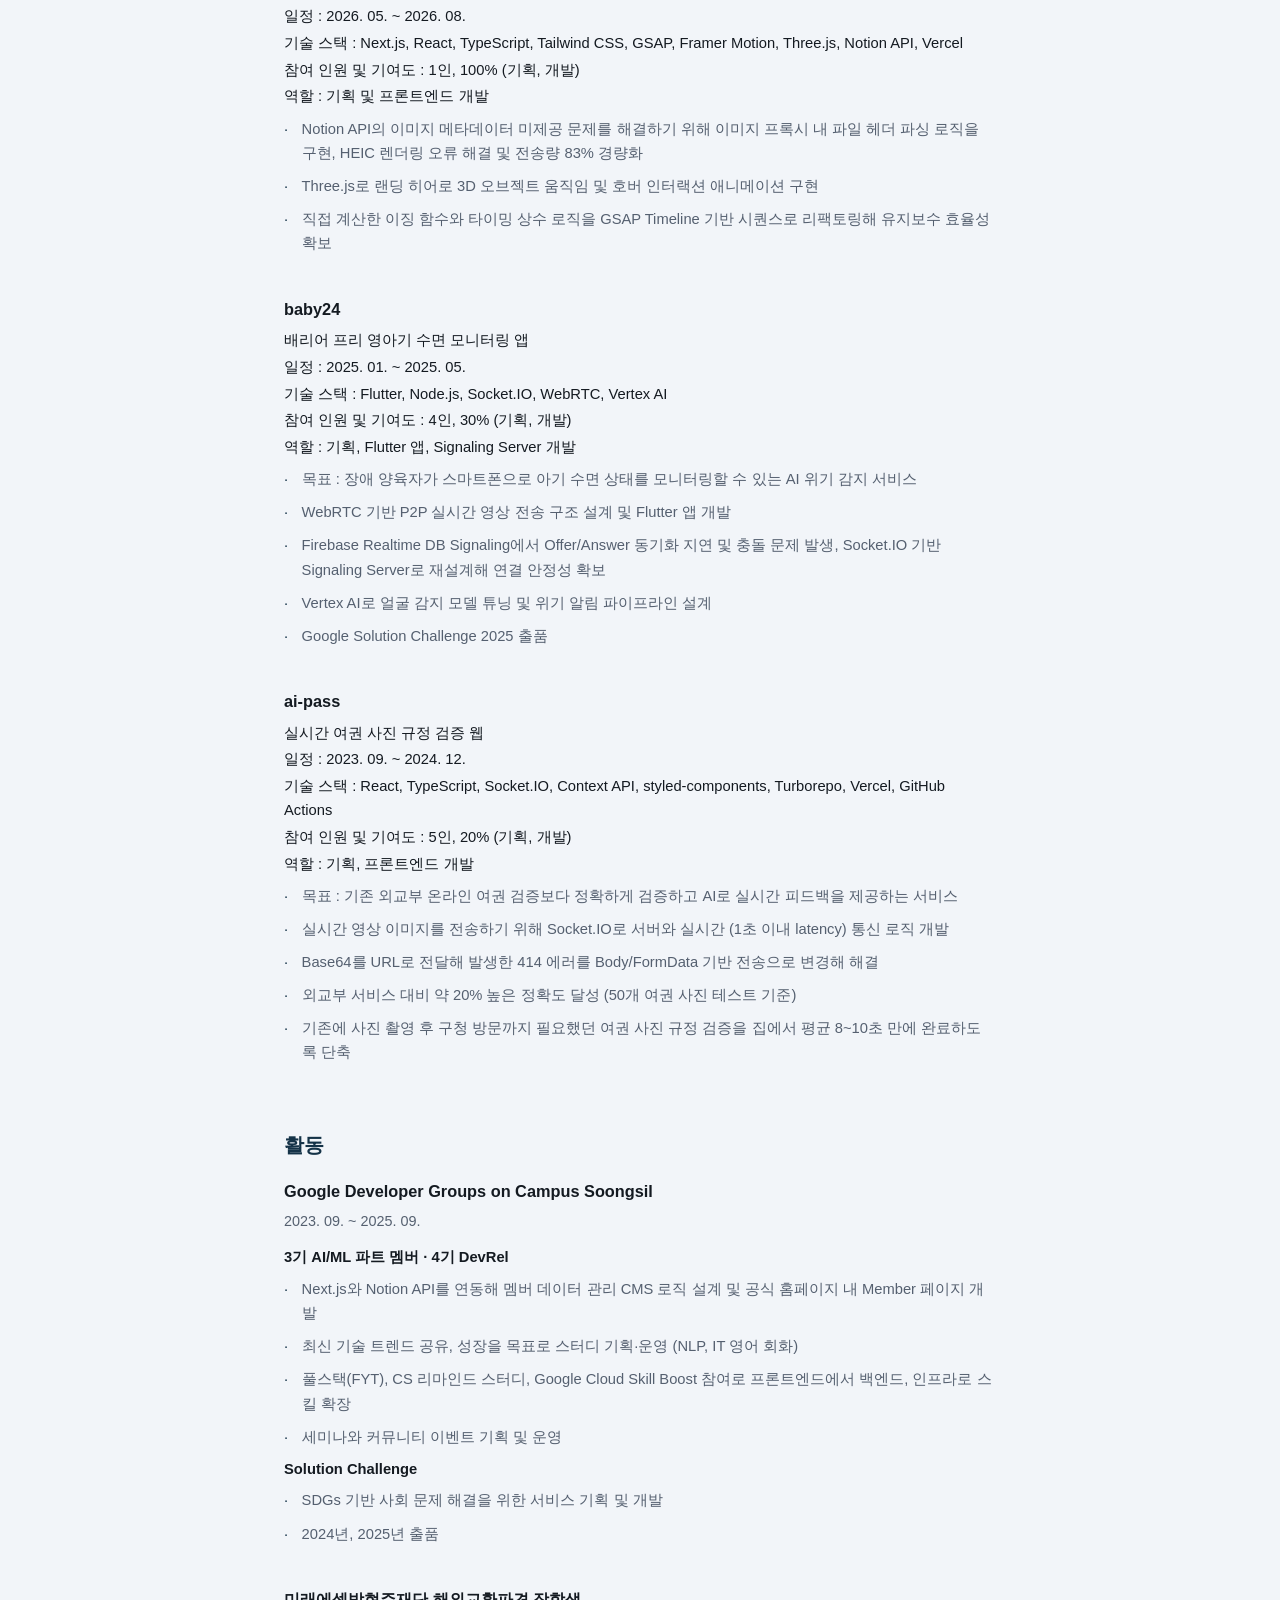
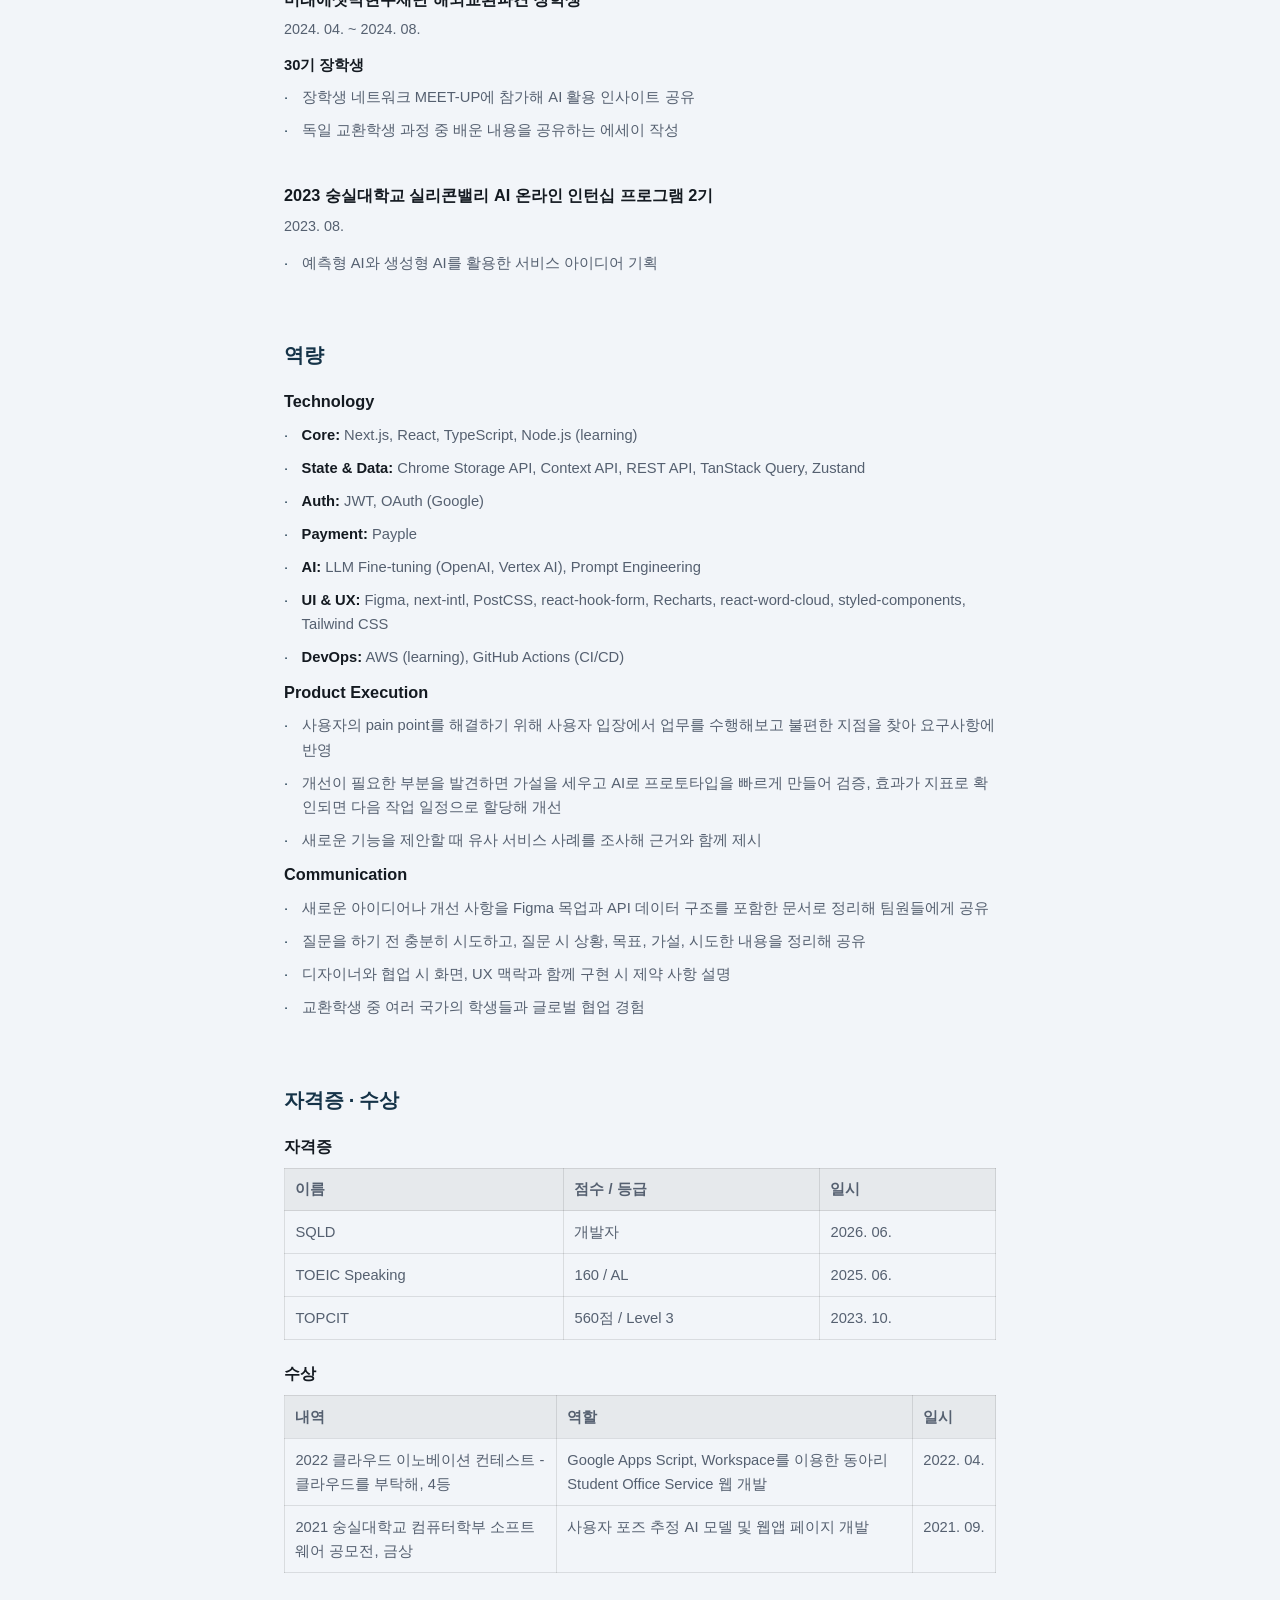
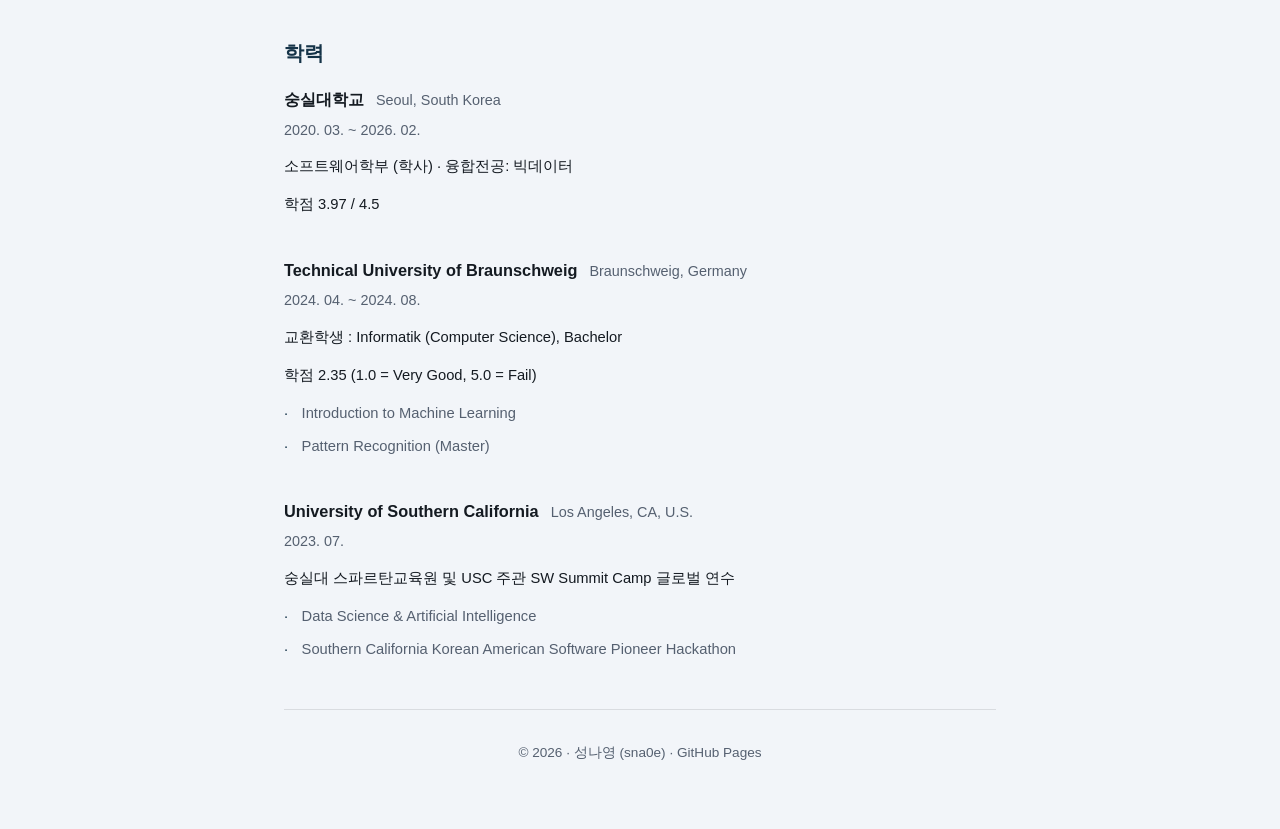
==== commit 8a9e6754: "refactor: update resume contents and style" ====
--- a/index.html
+++ b/index.html
@@ -287,6 +287,19 @@
       }
 
       p:last-child {
+        margin-bottom: 0;
+      }
+
+      .project-info {
+        margin-bottom: 0.5rem;
+      }
+
+      .project-info p {
+        margin-bottom: 0.15rem;
+        color: var(--text);
+      }
+
+      .project-info p:last-child {
         margin-bottom: 0;
       }
 
@@ -531,9 +544,9 @@
         </div>
         <h1>성나영</h1>
         <p class="lead">
-          Problem Solver with AI, Web
+          Problem Solver with AI & Web
           <br />
-          사용자에게 필요한 것은 무엇인가에서부터 시작하여 개발합니다.
+          사용자의 Pain Point에서 출발해, AI와 웹 기술로 업무 효율을 개선합니다.
         </p>
         <p class="contact">
           <a href="mailto:ny.seong.dev@gmail.com">ny.seong.dev@gmail.com</a>
@@ -592,57 +605,60 @@
         <article class="entry">
           <header class="job-head">
             <h3>NURIE AI (주)누리에에이아이</h3>
-            <p class="role-line">Software Engineer · 2025. 03. ~ 재직중</p>
+            <p class="role-line">Software Engineer · 2025. 03. ~ 재직 중</p>
           </header>
 
           <div class="job-segment">
             <h4>BriefingHub</h4>
+            <div class="project-info">
+              <p>AI 키워드 뉴스 분석 및 브랜드 AEO/GEO 모니터링 웹 플랫폼</p>
+              <p>일정 : 2025. 06. ~ 진행 중</p>
+              <p>기술 스택 : Next.js, React, TypeScript, Tailwind CSS, TanStack Query, Zustand, next-intl, GCP</p>
+              <p>참여 인원 및 기여도 : 2인, 60% (기획, 디자인, 개발)</p>
+              <p>역할 : 기획 및 프론트엔드 전담 개발</p>
+            </div>
             <ul class="list-dot">
               <li>
-                프론트엔드 전담, Next.js, React, TypeScript 기반 AI 키워드 뉴스
-                분석 및 브랜드 GEO/AEO 모니터링 웹 플랫폼 개발.
+                Zustand store과 useEffect 의존성 기반 데이터 fetch 구조에서 불필요한 뉴스 조회 API 호출 개선을 위해 TanStack Query로 서버 상태 분리, 호출 수 7 → 3회로 감소
+              </li>
+              <li>AI 뉴스 분석 결과 조회 시 장기간 로딩 UI가 노출되는 문제를 해결하기 위해 SSE 통신으로 변경 제안, 점진적 데이터 렌더링을 통해 첫 데이터 표시 시점 80% 단축</li>
+              <li>
+                AEO/GEO 모니터링을 위해 LLM 텍스트 응답에서 출처 특징, 브랜드 감성, 브랜드 특징 인사이트를 추출하고 시각화하는 차트 API 및 대시보드 개발
               </li>
               <li>
-                평균 26.4초가 소요되는 AI 분석 API를 SSE 기반 통신으로 변경
-                제안, 점진적 렌더링을 통해 초기 유효 결과 노출 시점을 80% 단축.
+                Lighthouse로 초기 화면 랜더 병목 지점 파악해 동적 import 분리, 로딩 UI DOM 트리 통합 등 개선, Performance 28점 향상
               </li>
               <li>
-                TanStack Query, Suspense, SSR, CSR 렌더링 분리 등을 도입해
-                Lighthouse 성능 지표 37% 향상 및 CLS·FCP·SEO 개선으로 사용자
-                경험 최적화.
-              </li>
-              <li>
-                LLM 응답에서 수치 인사이트 추출 로직 및 GEO/AEO 분석 결과 시각화
-                API 개발, Recharts, Word Cloud, 표 사용한 대시보드 개발.
-              </li>
-              <li>
-                GCP Firestore TTL 도입으로 인증 토큰 및 임시 데이터 관리를 위한
-                스케줄러 운영 비용 절감.
+                스케줄러 기반 임시 데이터 관리 로직을 GCP Firestore TTL로 변경해 운영 비용 절감
               </li>
             </ul>
           </div>
 
           <div class="job-segment">
             <h4>BriefingHub Extension</h4>
+            <div class="project-info">
+              <p>SNS 게시글 반응 모니터링 대시보드 Chrome Extension</p>
+              <p>일정 : 2025. 06. ~ 진행 중</p>
+              <p>기술 스택 : React, TypeScript, Chrome Extension Manifest V3, Vite, Tailwind CSS, Recharts, Cheerio</p>
+              <p>참여 인원 및 기여도 : 1인, 100% (기획, 디자인, 개발)</p>
+              <p>역할 : SNS 스크래퍼 및 모니터링 대시보드 개발</p>
+            </div>
             <ul class="list-dot">
-              <li>
-                SNS 및 커뮤니티 내 브랜드 인식 모니터링 대시보드 확장 프로그램
-                개발 전담.
-              </li>
+
               <li>
                 스크래퍼 개발 중 chrome://discards를 활용해 백그라운드 탭의
                 Visibility, Freeze 상태에 따른 DOM 로딩 제약 사항 파악, inactive
                 탭에서도 스크래핑이 정상 수행되도록 파이프라인 개선
               </li>
               <li>
-                주기마다 모든 스크래퍼에 이벤트를 보내 실행 타이밍을 개별
-                검증하던 Pub/Sub 구조를 Scheduler로 변경, 불필요한 이벤트 발행을
+                주기마다 모든 스크래퍼에 이벤트를 보내 실행 타이밍을 
+                확인하던 Pub/Sub 구조를 Scheduler로 변경, 불필요한 이벤트 발행을
                 없애고 스크래퍼별 개별 주기에 따라 동작하도록 개선
               </li>
               <li>
                 Chrome의 자동 백그라운드 탭 정리 및 Service Worker 종료로 인한
-                데이터 유실 발생, chrome.storage 기반의 상태 백업 및 자동 복구
-                로직을 구현해 데이터 유실 방지
+                데이터 유실 문제를 chrome.storage 기반의 상태 백업 및 자동 복구
+                로직을 구현해 해결
               </li>
             </ul>
           </div>
@@ -652,113 +668,84 @@
       <section id="side-projects">
         <h2>사이드 프로젝트</h2>
         <article class="entry">
+          <h3>AEIO 공식 홈페이지</h3>
+          <div class="project-info">
+            <p>AI 실시간 피드백 얼굴 운동 앱 AEIO의 공식 홈페이지</p>
+            <p>일정 : 2026. 05. ~ 2026. 08.</p>
+            <p>기술 스택 : Next.js, React, TypeScript, Tailwind CSS, GSAP, Framer Motion, Three.js, Notion API, Vercel</p>
+            <p>참여 인원 및 기여도 : 1인, 100% (기획, 개발)</p>
+            <p>역할 : 기획 및 프론트엔드 개발</p>
+          </div>
+          <ul class="list-dot">
+            <li>
+              Notion API의 이미지 메타데이터 미제공 문제를 해결하기 위해 이미지
+              프록시 내 파일 헤더 파싱 로직을 구현, HEIC 렌더링 오류 해결 및
+              전송량 83% 경량화
+            </li>
+            <li>
+              Three.js로 랜딩 히어로 3D 오브젝트 움직임 및 호버 인터랙션
+              애니메이션 구현
+            </li>
+            <li>
+              직접 계산한 이징 함수와 타이밍 상수 로직을 GSAP Timeline 기반
+              시퀀스로 리팩토링해 유지보수 효율성 확보
+            </li>
+          </ul>
+        </article>
+
+        <article class="entry">
           <h3>baby24</h3>
-          <p class="duration">2025. 01. ~ 2025. 05.</p>
-          <h5>배리어 프리 영아기 수면 모니터링 앱</h5>
-          <ul class="list-dot">
-            <li>역할 : 서비스 기획, Flutter 앱, Signaling Server 개발</li>
-            <li>
-              문제 정의: 장애 양육자가 육아를 위해 별도의 장비를 마련해야 하는
-              에로 사항 존재.
-            </li>
-            <li>
-              WebRTC 기반 P2P 실시간 영상 전송 구조 설계 및 Flutter 앱 개발.
+          <div class="project-info">
+            <p>배리어 프리 영아기 수면 모니터링 앱</p>
+            <p>일정 : 2025. 01. ~ 2025. 05.</p>
+            <p>기술 스택 : Flutter, Node.js, Socket.IO, WebRTC, Vertex AI</p>
+            <p>참여 인원 및 기여도 : 4인, 30% (기획, 개발)</p>
+            <p>역할 : 기획, Flutter 앱, Signaling Server 개발</p>
+          </div>
+          <ul class="list-dot">
+            <li>
+              목표 : 장애 양육자가 스마트폰으로 아기 수면 상태를 모니터링할 수 있는 AI 위기 감지 서비스
+            </li>
+            <li>
+              WebRTC 기반 P2P 실시간 영상 전송 구조 설계 및 Flutter 앱 개발
             </li>
             <li>
               Firebase Realtime DB Signaling에서 Offer/Answer 동기화 지연 및
-              충돌 문제 발생, Socket.IO 기반 단방향 Signaling Server로 재설계해
-              연결 안정성 확보.
-            </li>
-            <li>
-              Vertex AI 연동 영상 스냅샷 기반 얼굴 감지 및 위기 알림 파이프라인
-              구축.
+              충돌 문제 발생, Socket.IO 기반 Signaling Server로 재설계해
+              연결 안정성 확보
+            </li>
+            <li>
+              Vertex AI로 얼굴 감지 모델 튜닝 및 위기 알림 파이프라인 설계
             </li>
             <li>Google Solution Challenge 2025 출품</li>
           </ul>
-          <p class="tag-row">
-            <span class="tag">Flutter</span>
-            <span class="tag">Node.js</span>
-            <span class="tag">Socket.IO</span>
-            <span class="tag">Vertex AI</span>
-            <span class="tag">WebRTC</span>
-          </p>
         </article>
 
         <article class="entry">
           <h3>ai-pass</h3>
-          <p class="duration">2023. 09. ~ 2024. 12.</p>
-          <h5>실시간 여권 사진 규정 검증 웹 서비스</h5>
-          <ul class="list-dot">
-            <li>
-              역할 : 서비스 기획, React, TypeScript 기반 웹 프론트엔드 개발.
-            </li>
-            <li>
-              문제 정의: 기존 외교부 온라인 여권 검증은 사진 업로드 방식으로
-              실시간 피드백 불가, 사용 중인 여권 사진도 통과하지 못할 정도로
-              부정확.
-            </li>
-            <li>
-              Socket.IO를 통해 서버와 실시간(1초 이내 latency) 통신해 사용자
-              디바이스의 카메라 이미지 송출.
+          <div class="project-info">
+            <p>실시간 여권 사진 규정 검증 웹</p>
+            <p>일정 : 2023. 09. ~ 2024. 12.</p>
+            <p>기술 스택 : React, TypeScript, Socket.IO, Context API, styled-components, Turborepo, Vercel, GitHub Actions</p>
+            <p>참여 인원 및 기여도 : 5인, 20% (기획, 개발)</p>
+            <p>역할 : 기획, 프론트엔드 개발</p>
+          </div>
+          <ul class="list-dot">
+            <li>
+              목표 : 기존 외교부 온라인 여권 검증보다 정확하게 검증하고 AI로 실시간 피드백을 제공하는 서비스
+            </li>
+            <li>
+              실시간 영상 이미지를 전송하기 위해 Socket.IO로 서버와 실시간 (1초 이내 latency) 통신 로직 개발
             </li>
             <li>
               Base64를 URL로 전달해 발생한 414 에러를 Body/FormData 기반
-              전송으로 변경해 해결.
-            </li>
-            <li>
-              외교부 서비스 대비 약 20% 높은 정확도(50개 여권 사진 테스트 기준).
-            </li>
-            <li>촬영부터 구청 방문 후 규정 검증까지 평균 8~10초로 단축.</li>
-          </ul>
-          <p class="tag-row">
-            <span class="tag">axios</span>
-            <span class="tag">Context API</span>
-            <span class="tag">Figma</span>
-            <span class="tag">GitHub Actions</span>
-            <span class="tag">React</span>
-            <span class="tag">Socket.IO</span>
-            <span class="tag">styled-components</span>
-            <span class="tag">TypeScript</span>
-            <span class="tag">Turborepo</span>
-            <span class="tag">Vercel</span>
-            <span class="tag">Vite</span>
-          </p>
-        </article>
-
-        <article class="entry">
-          <h3>Litera-sea</h3>
-          <p class="duration">2024. 01. ~ 2024. 02.</p>
-          <h5>
-            Google Vertex AI 기반 문해력 향상 지원 웹 · Google Solution
-            Challenge 출품
-          </h5>
-          <ul class="list-dot">
-            <li>
-              문제 정의: 기존 문해력 평가는 N점과 같은 단일 점수로 세부 약점
-              파악 한계.
-            </li>
-            <li>
-              점수를 6개 세부 영역으로 구분·시각화하는 설명 가능한 평가 UX 설계.
-            </li>
-            <li>
-              Vertex AI 프롬프트 설계·파인튜닝으로 평가 일관성 개선,
-              엔드포인트–서버 통신 구조 설계.
-            </li>
-            <li>
-              페이지 내 Stage별 공통 컴포넌트 추출로 중복 UI 제거·코드 일관성
-              확보.
-            </li>
-            <li>
-              Path alias 및 strict TypeScript로 import 일관성·타입 안정성 확보.
-            </li>
-          </ul>
-          <p class="tag-row">
-            <span class="tag">Figma</span>
-            <span class="tag">React</span>
-            <span class="tag">styled-components</span>
-            <span class="tag">Vertex AI</span>
-            <span class="tag">Vite</span>
-          </p>
+              전송으로 변경해 해결
+            </li>
+            <li>
+              외교부 서비스 대비 약 20% 높은 정확도 달성 (50개 여권 사진 테스트 기준)
+            </li>
+            <li>기존에 사진 촬영 후 구청 방문까지 필요했던 여권 사진 규정 검증을 집에서 평균 8~10초 만에 완료하도록 단축</li>
+          </ul>
         </article>
       </section>
 
@@ -767,42 +754,45 @@
 
         <article class="entry">
           <h3>Google Developer Groups on Campus Soongsil</h3>
-          <p class="duration">2023. 09 ~ 2025. 09</p>
+          <p class="duration">2023. 09. ~ 2025. 09.</p>
           <h5>3기 AI/ML 파트 멤버 · 4기 DevRel</h5>
           <ul class="list-dot">
             <li>
               Next.js와 Notion API를 연동해 멤버 데이터 관리 CMS 로직 설계 및
-              공식 홈페이지 내 Member 페이지 개발.
-            </li>
-            <li>
-              최신 기술 트렌드 공유, 성장을 목표로 스터디 기획·운영(NLP, IT 영어
-              회화).
+              공식 홈페이지 내 Member 페이지 개발
+            </li>
+            <li>
+              최신 기술 트렌드 공유, 성장을 목표로 스터디 기획·운영 (NLP, IT 영어
+              회화)
             </li>
             <li>
               풀스택(FYT), CS 리마인드 스터디, Google Cloud Skill Boost 참여로
-              프론트엔드에서 백엔드, 인프라로 스킬 확장.
-            </li>
-            <li>세미나와 커뮤니티 이벤트 기획 및 운영.</li>
-          </ul>
-          <h5>Solution Challenge (2024, 2025)</h5>
-          <ul class="list-dot">
-            <li>
-              SDGs 기반 사회 문제 해결을 위한 서비스 아키텍처 기획 및 개발.
+              프론트엔드에서 백엔드, 인프라로 스킬 확장
+            </li>
+            <li>세미나와 커뮤니티 이벤트 기획 및 운영</li>
+          </ul>
+          <h5>Solution Challenge</h5>
+          <ul class="list-dot">
+            <li>
+              SDGs 기반 사회 문제 해결을 위한 서비스 기획 및 개발
+            </li>
+            <li>
+              2024년, 2025년 출품
             </li>
           </ul>
         </article>
         <article class="entry">
           <h3>미래에셋박현주재단 해외교환파견 장학생</h3>
           <p class="duration">2024. 04. ~ 2024. 08.</p>
-          <h5>30기</h5>
-          <ul class="list-dot">
-            <li>장학생 네트워크 MEET-UP에 참가해 AI 활용 인사이트 공유 .</li>
-            <li>독일 교환학생 과정 중 배운 내용을 공유하는 에세이 작성.</li>
+          <h5>30기 장학생</h5>
+          <ul class="list-dot">
+            <li>장학생 네트워크 MEET-UP에 참가해 AI 활용 인사이트 공유</li>
+            <li>독일 교환학생 과정 중 배운 내용을 공유하는 에세이 작성</li>
           </ul>
         </article>
         <article class="entry">
           <h3>2023 숭실대학교 실리콘밸리 AI 온라인 인턴십 프로그램 2기</h3>
-          <p class="duration">2023. 08. 28. ~ 2023. 08. 30.</p>
+          <p class="duration">2023. 08.</p>
           <ul class="list-dot">
             <li>예측형 AI와 생성형 AI를 활용한 서비스 아이디어 기획</li>
           </ul>
@@ -814,19 +804,20 @@
         <div class="skills">
           <h3>Technology</h3>
           <ul class="list-dot">
-            <li><strong>Core:</strong> Next.js, React, TypeScript</li>
+            <li><strong>Core:</strong> Next.js, React, TypeScript, Node.js (learning)</li>
             <li>
               <strong>State &amp; Data:</strong> Chrome Storage API, Context
               API, REST API, TanStack Query, Zustand
             </li>
             <li><strong>Auth:</strong> JWT, OAuth (Google)</li>
+            <li><strong>Payment:</strong> Payple</li>
             <li>
               <strong>AI:</strong> LLM Fine-tuning (OpenAI, Vertex AI), Prompt
-              Engineer
+              Engineering
             </li>
             <li>
               <strong>UI &amp; UX:</strong> Figma, next-intl, PostCSS,
-              react-hook-form, Recharts, react-word-cloud , styled-components,
+              react-hook-form, Recharts, react-word-cloud, styled-components,
               Tailwind CSS
             </li>
             <li>
@@ -837,35 +828,34 @@
           <h3>Product Execution</h3>
           <ul class="list-dot">
             <li>
-              새로운 요구사항이 있을 경우 재사용 가능한 로직을 기반으로 변경
-              범위를 최소화하는 방식으로 기획.
-            </li>
-            <li>
-              요구사항을 구현하기 전 사용 맥락을 중심으로 문제를 재정의 후
-              서비스 기능 설계.
-            </li>
+              사용자의 pain point를 해결하기 위해 사용자 입장에서 업무를 수행해보고 불편한 지점을 찾아 요구사항에 반영
+            </li>
+            <li>
+              개선이 필요한 부분을 발견하면 가설을 세우고 AI로 프로토타입을 빠르게 만들어 검증, 효과가 지표로 확인되면 다음 작업 일정으로 할당해 개선
+            </li>
+            <li>새로운 기능을 제안할 때 유사 서비스 사례를 조사해 근거와 함께 제시</li>
           </ul>
 
           <h3>Communication</h3>
           <ul class="list-dot">
             <li>
               새로운 아이디어나 개선 사항을 Figma 목업과 API 데이터 구조를
-              포함한 문서로 정리해 공유.
-            </li>
-            <li>
-              충분한 시도 후 질문하며, 질문 시 목표, 가설, 현재 상황, 시도한
-              내용을 정리해 공유.
-            </li>
-            <li>
-              디자이너와 협업 시 화면,UX 맥락과 함께 구현 시 제약 사항 설명.
-            </li>
-            <li>글로벌 협업 경험.</li>
+              포함한 문서로 정리해 팀원들에게 공유
+            </li>
+            <li>
+              질문을 하기 전 충분히 시도하고, 질문 시 상황, 목표, 가설, 시도한
+              내용을 정리해 공유
+            </li>
+            <li>
+              디자이너와 협업 시 화면, UX 맥락과 함께 구현 시 제약 사항 설명
+            </li>
+            <li>교환학생 중 여러 국가의 학생들과 글로벌 협업 경험</li>
           </ul>
         </div>
       </section>
 
       <section id="certs">
-        <h2>자격 · 수상</h2>
+        <h2>자격증 · 수상</h2>
 
         <div class="table-wrap">
           <h3>자격증</h3>
@@ -873,7 +863,7 @@
             <thead>
               <tr>
                 <th>이름</th>
-                <th>점수</th>
+                <th>점수 / 등급</th>
                 <th>일시</th>
               </tr>
             </thead>
@@ -932,7 +922,10 @@
         <h2>학력</h2>
 
         <article class="entry">
-          <h3>숭실대학교</h3>
+          <div class="title-row">
+            <h3>숭실대학교</h3>
+            <p>Seoul, South Korea</p>
+          </div>
           <p class="duration">2020. 03. ~ 2026. 02.</p>
           <p>소프트웨어학부 (학사) · 융합전공: 빅데이터</p>
           <p>학점 3.97 / 4.5</p>
@@ -942,11 +935,11 @@
             <h3>Technical University of Braunschweig</h3>
             <p>Braunschweig, Germany</p>
           </div>
-          <p class="duration">2024. 04. 01. ~ 2024. 08. 23.</p>
-          <p>Informatik (Computer Science), Bachelor</p>
-          <p>학점 2.35 / 1.0 (1.0 = Very Good, 5.0 = Fail)</p>
-          <ul class="list-dot">
-            <li>Introduction of Machine Learning</li>
+          <p class="duration">2024. 04. ~ 2024. 08.</p>
+          <p>교환학생 : Informatik (Computer Science), Bachelor</p>
+          <p>학점 2.35 (1.0 = Very Good, 5.0 = Fail)</p>
+          <ul class="list-dot">
+            <li>Introduction to Machine Learning</li>
             <li>Pattern Recognition (Master)</li>
           </ul>
         </article>
@@ -955,7 +948,7 @@
             <h3>University of Southern California</h3>
             <p>Los Angeles, CA, U.S.</p>
           </div>
-          <p class="duration">2023. 07. 02. ~ 2023. 07. 29.</p>
+          <p class="duration">2023. 07.</p>
           <p>숭실대 스파르탄교육원 및 USC 주관 SW Summit Camp 글로벌 연수</p>
           <ul class="list-dot">
             <li>Data Science &amp; Artificial Intelligence</li>
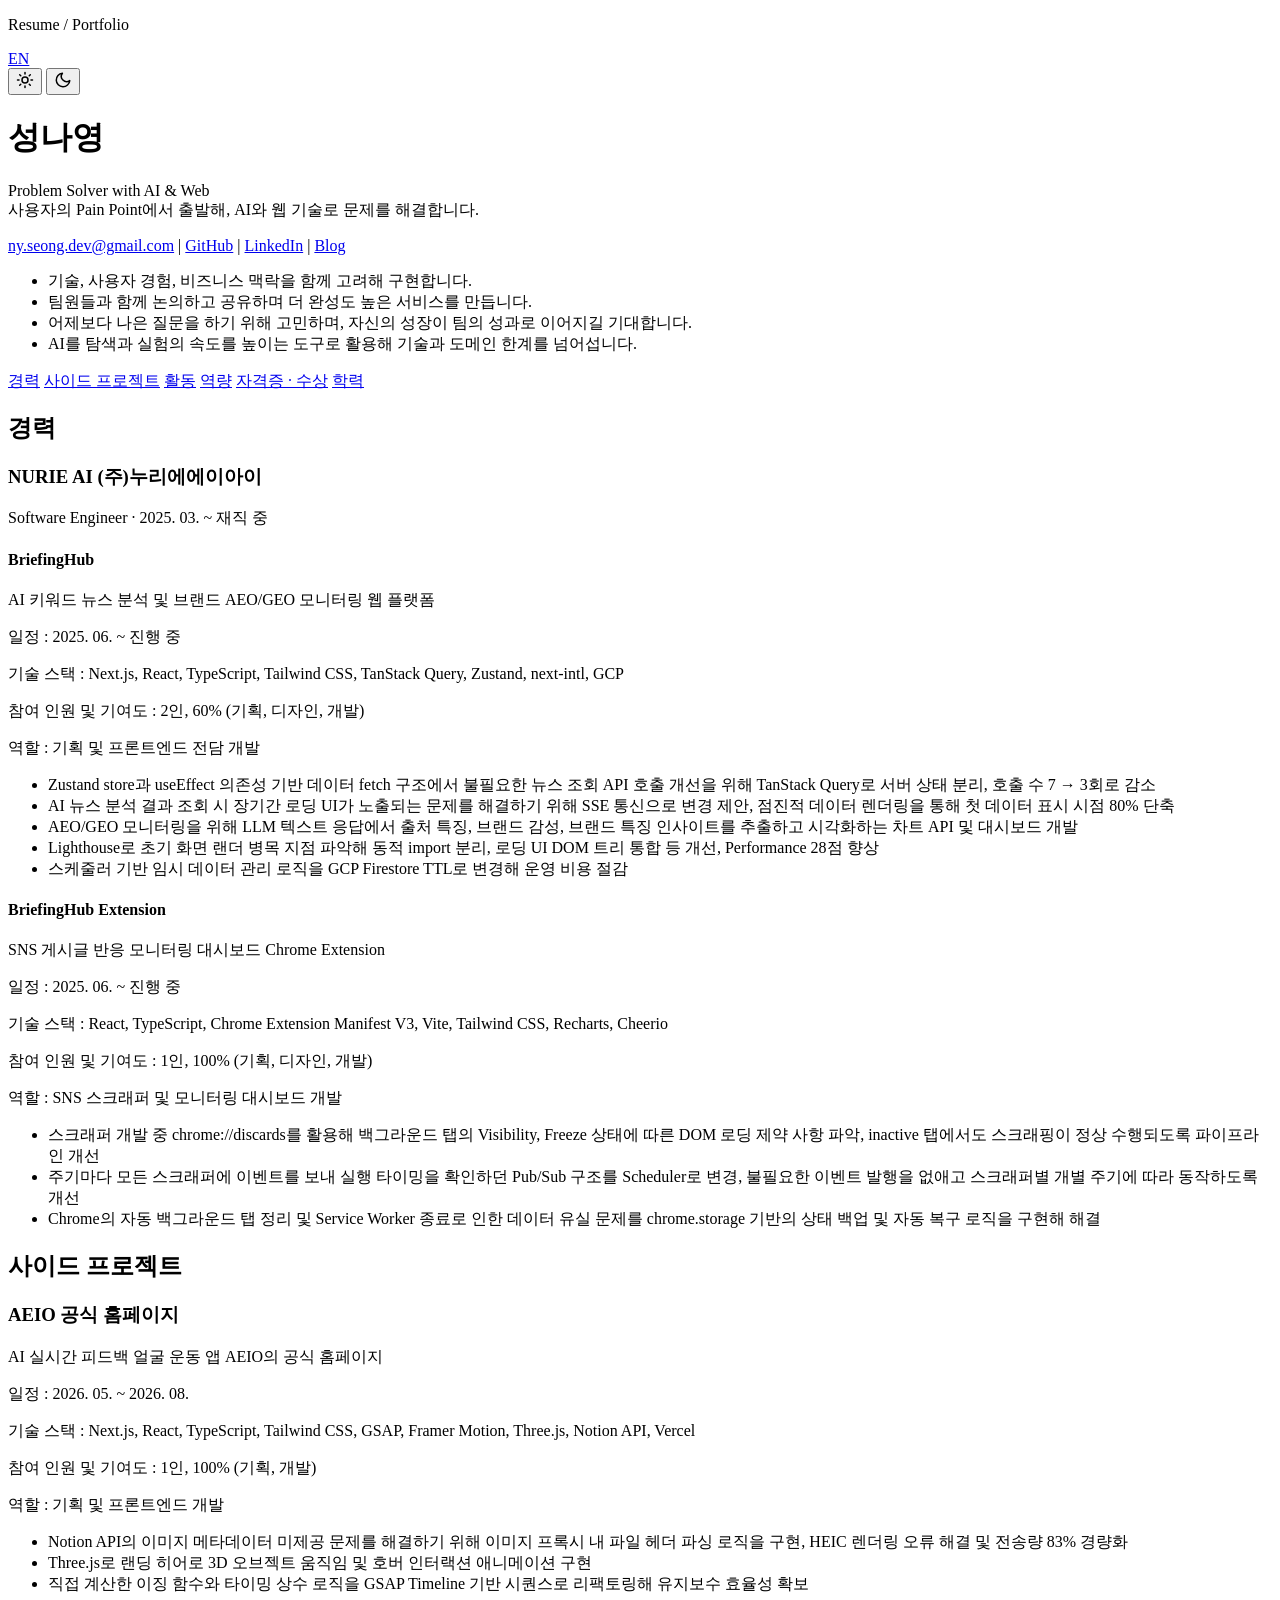
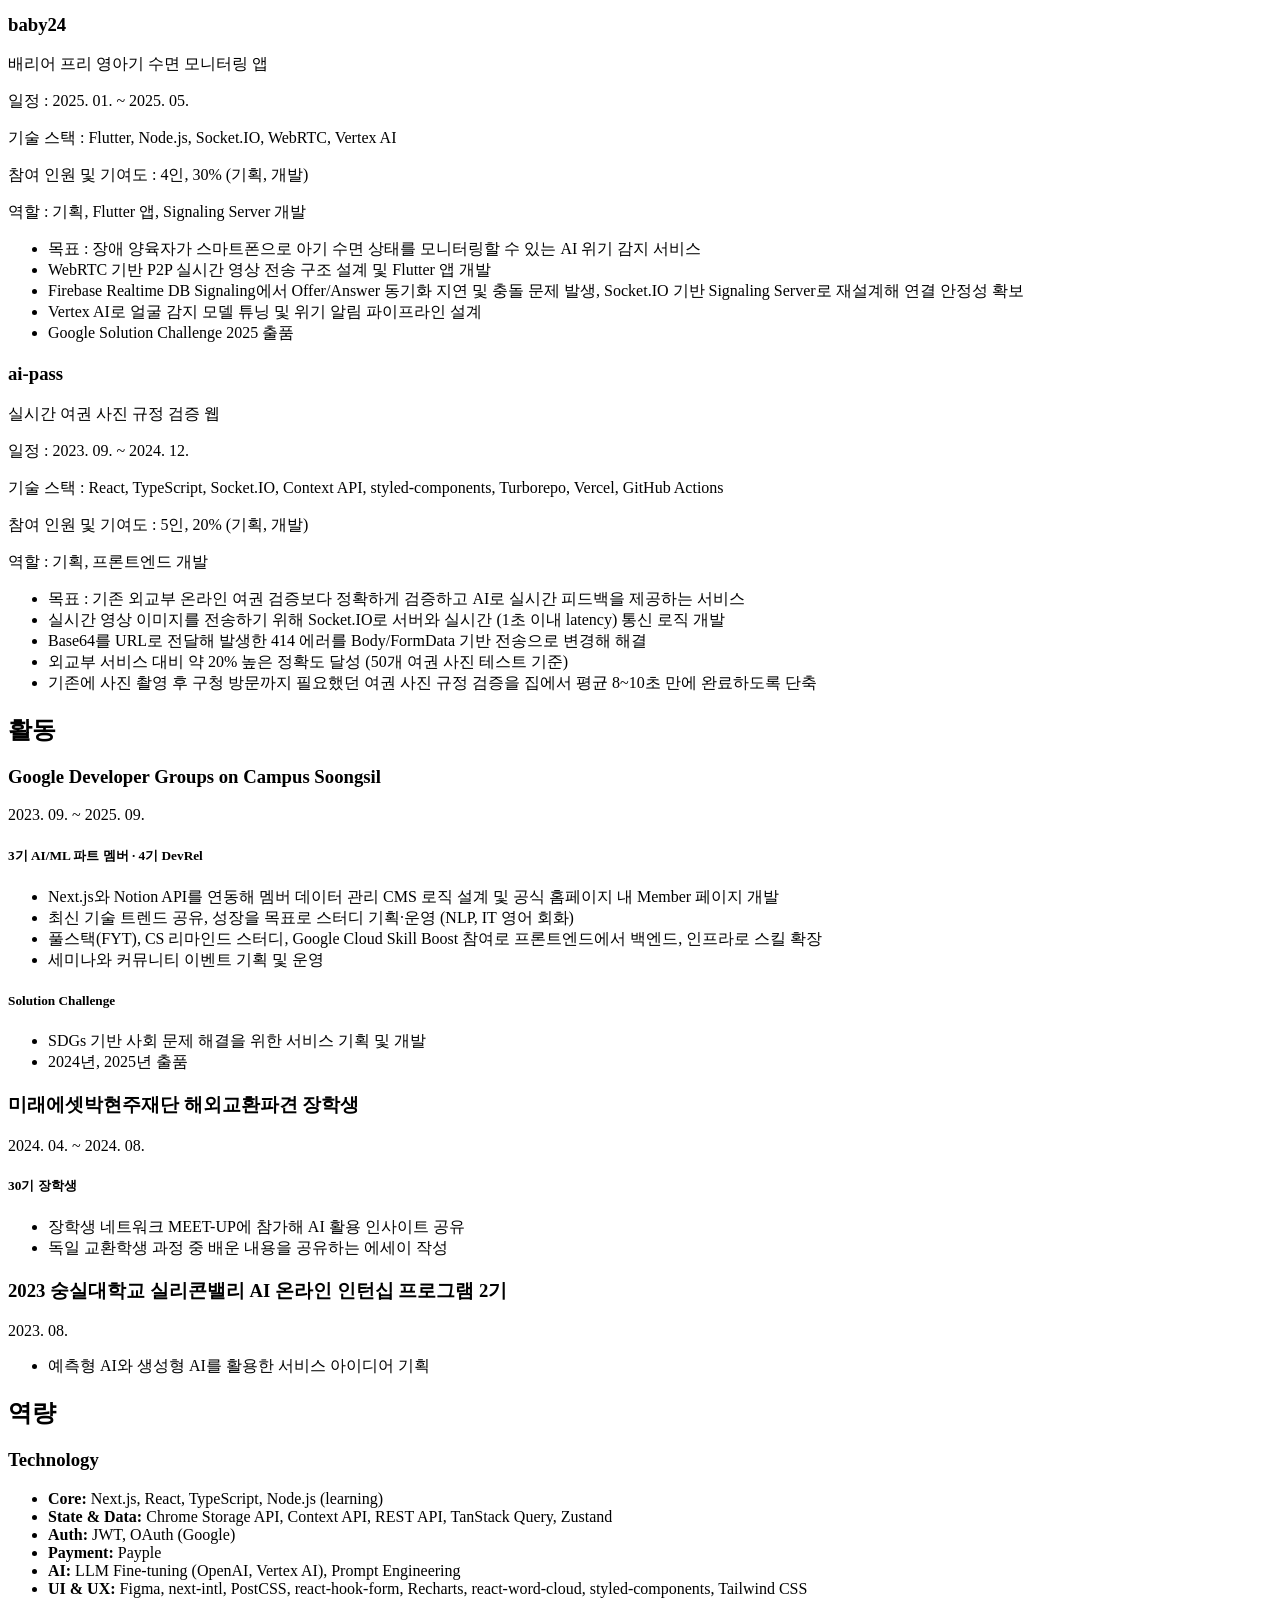
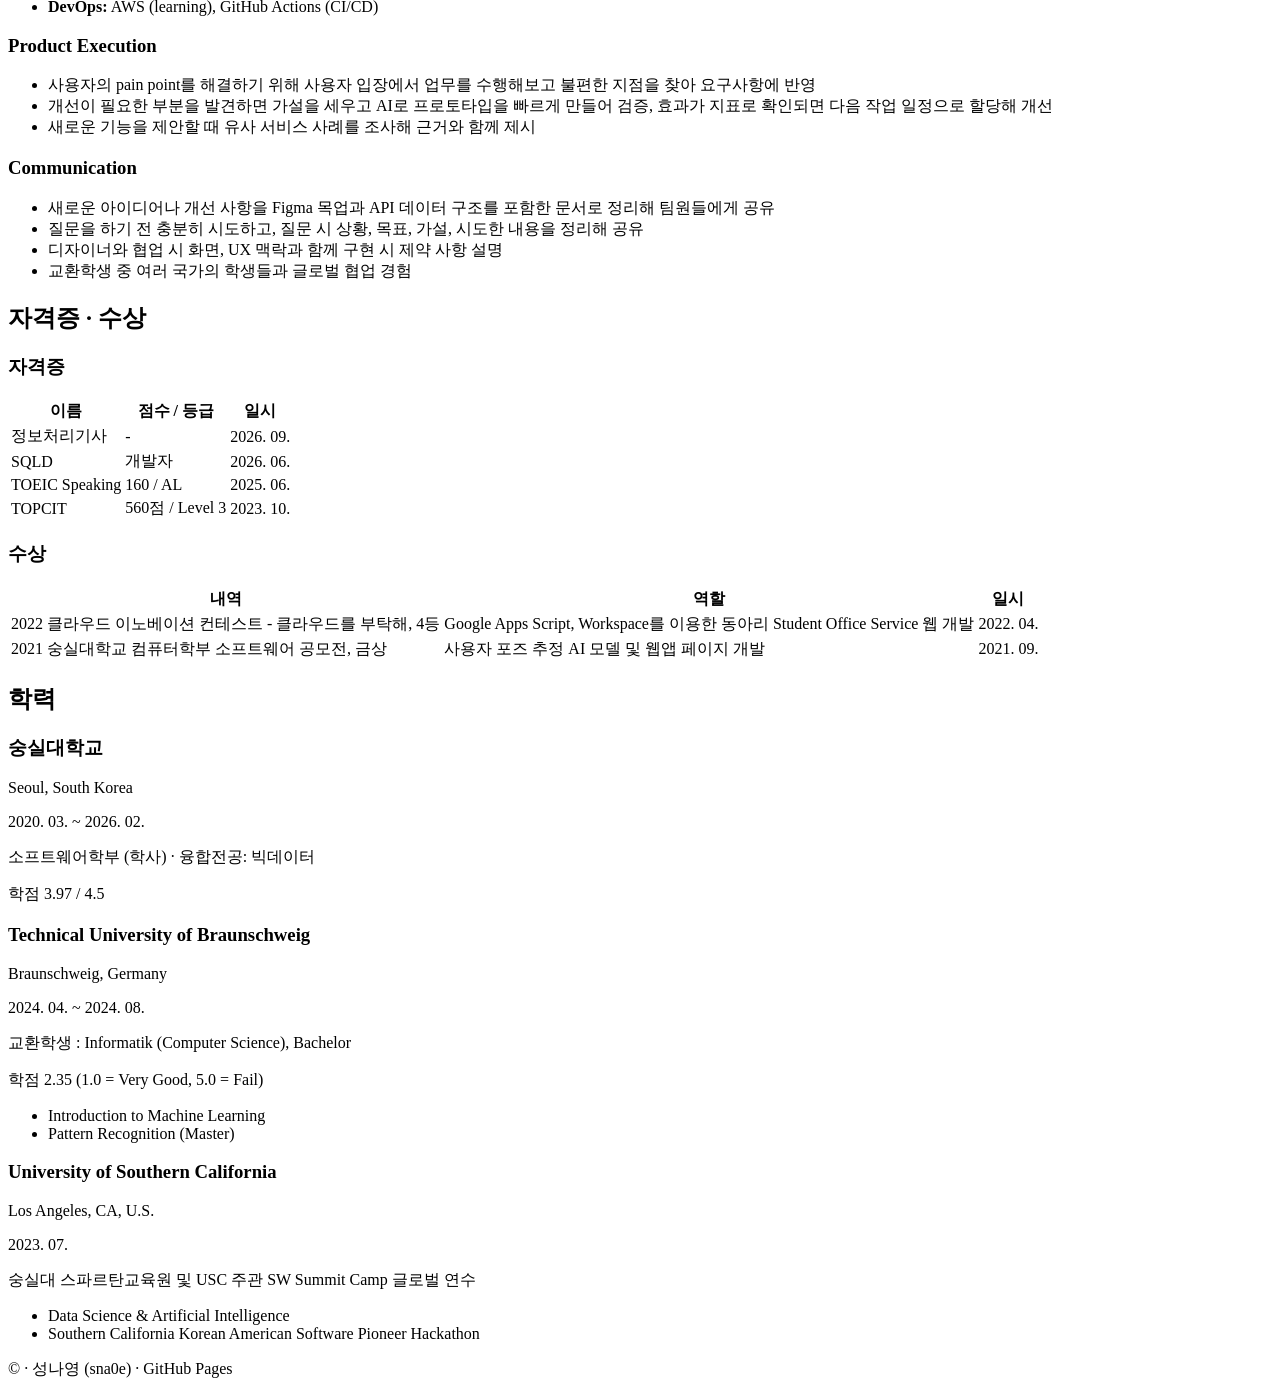
==== commit d32a4c5d: "refactor: update routing and add language selector" ====
--- a/index.html
+++ b/index.html
@@ -6,6 +6,18 @@
     <meta name="color-scheme" content="dark light" />
     <meta name="description" content="성나영 · 이력서 및 포트폴리오" />
     <link rel="icon" href="./icons/favicon.ico" type="image/x-icon" />
+    <link rel="canonical" href="https://sna0e.github.io/resume/" />
+    <link rel="alternate" hreflang="ko" href="https://sna0e.github.io/resume/" />
+    <link
+      rel="alternate"
+      hreflang="en"
+      href="https://sna0e.github.io/resume/en/"
+    />
+    <link
+      rel="alternate"
+      hreflang="x-default"
+      href="https://sna0e.github.io/resume/"
+    />
     <title>성나영 · 이력서 & 포트폴리오</title>
     <script>
       (function () {
@@ -22,480 +34,7 @@
         }
       })();
     </script>
-    <style>
-      :root {
-        --font:
-          "Pretendard Variable", "Apple SD Gothic Neo", "Malgun Gothic",
-          sans-serif;
-        --resume-body: 0.92rem;
-        --resume-subtitle: 0.9rem;
-      }
-
-      html[data-theme="dark"] {
-        color-scheme: dark;
-        --bg: #0f1419;
-        --text: #e8eaed;
-        --muted: #9aa5b1;
-        --link: #7eb8f0;
-        --link-hover: #a8d4ff;
-        --accent: #fafcff;
-        --accent-soft: rgba(69, 212, 214, 0.14);
-        --border: rgba(255, 255, 255, 0.08);
-        --th-bg: rgba(255, 255, 255, 0.04);
-      }
-
-      html[data-theme="light"] {
-        color-scheme: light;
-        --bg: #f2f5f9;
-        --text: #141a21;
-        --muted: #556070;
-        --link: #1567c4;
-        --link-hover: #0e5199;
-        --accent: #153348;
-        --accent-soft: rgba(21, 51, 72, 0.1);
-        --border: rgba(0, 0, 0, 0.1);
-        --th-bg: rgba(0, 0, 0, 0.05);
-      }
-
-      * {
-        box-sizing: border-box;
-        margin: 0;
-        padding: 0;
-      }
-
-      html {
-        scroll-behavior: smooth;
-        cursor: default;
-      }
-
-      body {
-        font-family: var(--font);
-        background: var(--bg);
-        color: var(--text);
-        line-height: 1.65;
-        font-size: 16px;
-        min-height: 100vh;
-      }
-
-      a {
-        color: var(--link);
-        text-decoration: none;
-      }
-
-      a:hover {
-        color: var(--link-hover);
-        text-decoration: underline;
-      }
-
-      .page {
-        max-width: 760px;
-        margin: 0 auto;
-        padding: 3rem 1.5rem 4rem;
-      }
-
-      header {
-        margin-bottom: 2.5rem;
-      }
-
-      .masthead {
-        display: flex;
-        flex-wrap: wrap;
-        align-items: center;
-        justify-content: space-between;
-        gap: 0.65rem 1rem;
-        margin-bottom: 0.75rem;
-      }
-
-      .theme-picker {
-        display: flex;
-        flex-wrap: wrap;
-        align-items: center;
-        gap: 0.5rem 0.75rem;
-      }
-
-      .theme-picker__switch {
-        display: inline-flex;
-        border: 1px solid var(--border);
-        border-radius: 8px;
-        overflow: hidden;
-      }
-
-      .theme-picker__btn {
-        font: inherit;
-        display: inline-flex;
-        align-items: center;
-        justify-content: center;
-        width: 2.35rem;
-        height: 2.35rem;
-        padding: 0;
-        border: none;
-        background: transparent;
-        color: var(--muted);
-        cursor: pointer;
-        transition:
-          background 0.15s ease,
-          color 0.15s ease;
-      }
-
-      .theme-picker__btn svg.theme-picker__icon {
-        flex-shrink: 0;
-        pointer-events: none;
-        display: block;
-      }
-
-      .theme-picker__btn:hover {
-        color: var(--text);
-        background: var(--accent-soft);
-      }
-
-      .theme-picker__btn[aria-pressed="true"] {
-        background: var(--accent-soft);
-        color: var(--accent);
-        font-weight: 600;
-      }
-
-      .eyebrow {
-        display: inline-block;
-        margin-bottom: 0;
-        font-size: 0.75rem;
-        letter-spacing: 0.06em;
-        text-transform: uppercase;
-        color: var(--muted);
-      }
-
-      h1 {
-        font-size: clamp(1.75rem, 4vw, 2.25rem);
-        font-weight: 700;
-        letter-spacing: -0.02em;
-        margin-bottom: 0.5rem;
-      }
-
-      .lead {
-        color: var(--muted);
-        font-size: 1.05rem;
-        margin-bottom: 1.25rem;
-      }
-
-      .contact {
-        display: flex;
-        gap: 0.75rem;
-        margin-bottom: 1.25rem;
-        font-size: 0.92rem;
-        color: var(--muted);
-      }
-
-      nav {
-        display: flex;
-        flex-wrap: wrap;
-        gap: 0.65rem 1.1rem;
-      }
-
-      nav a {
-        font-size: 0.88rem;
-        color: var(--muted);
-      }
-
-      nav a:hover {
-        color: var(--link-hover);
-      }
-
-      .principles {
-        margin-bottom: 1.5rem;
-      }
-
-      .principles-list,
-      ul.list-dot,
-      ol.list-num ul {
-        list-style: none;
-      }
-
-      .principles-list > li {
-        position: relative;
-        padding-left: 1.1rem;
-        margin-bottom: 0.65rem;
-        font-size: var(--resume-body);
-        line-height: 1.55;
-      }
-
-      .principles-list > li:last-child,
-      ol.list-num > li:last-child {
-        margin-bottom: 0;
-      }
-
-      .principles-list > li::before,
-      ol.list-num ul li::before,
-      .list-dot li::before {
-        content: "·";
-        position: absolute;
-        left: 0;
-        color: var(--accent);
-      }
-
-      section {
-        margin-bottom: 4rem;
-      }
-
-      section:last-of-type {
-        margin-bottom: 0;
-      }
-
-      h2 {
-        font-size: 1.25rem;
-        font-weight: 600;
-        color: var(--accent);
-        margin-bottom: 1rem;
-        letter-spacing: -0.01em;
-      }
-
-      h3,
-      h4 {
-        font-weight: 600;
-        color: var(--text);
-      }
-
-      h3 {
-        font-size: 1.02rem;
-        margin-bottom: 0.35rem;
-      }
-
-      h4 {
-        font-size: 0.98rem;
-        margin: 1.25rem 0 0.5rem;
-      }
-
-      h4:first-child {
-        margin-top: 0;
-      }
-
-      h5 {
-        font-size: var(--resume-subtitle);
-        font-weight: 600;
-        color: var(--muted);
-        margin: 0 0 0.5rem;
-        line-height: 1.55;
-      }
-
-      #side-projects .entry h5,
-      #activities .entry h5 {
-        font-size: var(--resume-body);
-        color: var(--text);
-      }
-
-      p {
-        margin-bottom: 0.85rem;
-        color: var(--text);
-      }
-
-      p:last-child {
-        margin-bottom: 0;
-      }
-
-      .project-info {
-        margin-bottom: 0.5rem;
-      }
-
-      .project-info p {
-        margin-bottom: 0.15rem;
-        color: var(--text);
-      }
-
-      .project-info p:last-child {
-        margin-bottom: 0;
-      }
-
-      .duration {
-        font-size: var(--resume-subtitle);
-        color: var(--muted);
-        margin-bottom: 0.75rem;
-      }
-
-      .role-line {
-        font-size: var(--resume-subtitle);
-        color: var(--muted);
-        margin-bottom: 0;
-      }
-
-      section .entry p {
-        font-size: var(--resume-body);
-      }
-
-      section .entry p.duration,
-      section .entry p.role-line {
-        font-size: var(--resume-subtitle);
-      }
-
-      .entry {
-        margin-bottom: 2.5rem;
-      }
-
-      .job-head > h3 {
-        margin-bottom: 0.25rem;
-      }
-
-      .job-head > .role-line {
-        margin-bottom: 0;
-      }
-
-      .job-segment {
-        margin-top: 1.85rem;
-      }
-
-      .job-segment:first-of-type {
-        margin-top: 0.85rem;
-      }
-
-      .job-lead {
-        font-size: var(--resume-body);
-        color: var(--muted);
-        margin-bottom: 0.75rem;
-      }
-
-      .job-segment .list-dot + .job-lead {
-        margin-top: 1rem;
-      }
-
-      ol.list-num {
-        list-style: decimal;
-        padding-left: 1.35rem;
-        margin: 0.5rem 0 0;
-      }
-
-      ol.list-num > li {
-        margin-bottom: 1rem;
-        padding-left: 0.35rem;
-        color: var(--text);
-        font-size: var(--resume-body);
-      }
-
-      ol.list-num ul {
-        margin: 0.45rem 0 0;
-      }
-
-      ol.list-num ul li,
-      .list-dot li {
-        position: relative;
-        font-size: var(--resume-body);
-        color: var(--muted);
-      }
-
-      ol.list-num ul li {
-        padding-left: 1rem;
-        margin-bottom: 0.4rem;
-      }
-
-      .list-dot li {
-        padding-left: 1.1rem;
-        margin-bottom: 0.55rem;
-      }
-
-      ul.list-dot {
-        margin: 0.5rem 0 0;
-      }
-
-      .tag-row {
-        margin-top: 0.65rem;
-      }
-
-      .tag {
-        display: inline-block;
-        background: var(--accent-soft);
-        color: var(--accent);
-        font-size: 0.78rem;
-        padding: 0.18rem 0.5rem;
-        border-radius: 999px;
-        margin: 0 0.35rem 0.35rem 0;
-      }
-
-      table {
-        width: 100%;
-        border-collapse: collapse;
-        font-size: var(--resume-body);
-        margin-top: 0.5rem;
-      }
-
-      th,
-      td {
-        border: 1px solid var(--border);
-        padding: 0.55rem 0.65rem;
-        text-align: left;
-        vertical-align: top;
-      }
-
-      th {
-        background: var(--th-bg);
-        color: var(--muted);
-        font-weight: 600;
-      }
-
-      td {
-        color: var(--muted);
-      }
-
-      .table-wrap th:last-child,
-      .table-wrap td:last-child {
-        white-space: nowrap;
-      }
-
-      .table-wrap {
-        overflow-x: auto;
-        margin-bottom: 1.25rem;
-      }
-
-      .table-wrap:last-child {
-        margin-bottom: 0;
-      }
-
-      .table-caption,
-      .skills-title {
-        font-size: var(--resume-subtitle);
-        font-weight: 600;
-        color: var(--text);
-      }
-
-      .table-caption {
-        margin-bottom: 0.5rem;
-      }
-
-      .skills-title {
-        margin: 1rem 0 0.5rem;
-      }
-
-      .skills-title:first-child {
-        margin-top: 0;
-      }
-
-      .title-row {
-        display: flex;
-        flex-wrap: wrap;
-        align-items: baseline;
-        gap: 0.35rem 0.75rem;
-        margin-bottom: 0.35rem;
-      }
-
-      .title-row h3 {
-        margin-bottom: 0;
-      }
-
-      section .entry .title-row p {
-        margin-bottom: 0;
-        font-size: var(--resume-subtitle);
-        color: var(--muted);
-      }
-
-      footer {
-        margin-top: 3rem;
-        padding-top: 2rem;
-        border-top: 1px solid var(--border);
-        font-size: 0.85rem;
-        color: var(--muted);
-        text-align: center;
-      }
-
-      strong {
-        font-weight: 600;
-        color: var(--text);
-      }
-    </style>
+    <link rel="stylesheet" href="./assets/style.css" />
   </head>
 
   <body>
@@ -503,42 +42,53 @@
       <header>
         <div class="masthead">
           <p class="eyebrow">Resume / Portfolio</p>
-          <div class="theme-picker" role="group" aria-label="화면 테마">
-            <div class="theme-picker__switch">
-              <button
-                type="button"
-                id="theme-btn-light"
-                class="theme-picker__btn"
-                aria-pressed="false"
-                aria-label="라이트 모드"
-              >
-                <svg
-                  class="theme-picker__icon"
-                  width="18"
-                  height="18"
-                  aria-hidden="true"
-                  focusable="false"
+          <div class="masthead__tools">
+            <a
+              class="lang-switch"
+              id="lang-switch"
+              href="./en/"
+              hreflang="en"
+              lang="en"
+              aria-label="View in English"
+              >EN</a
+            >
+            <div class="theme-picker" role="group" aria-label="화면 테마">
+              <div class="theme-picker__switch">
+                <button
+                  type="button"
+                  id="theme-btn-light"
+                  class="theme-picker__btn"
+                  aria-pressed="false"
+                  aria-label="라이트 모드"
                 >
-                  <use href="icons/theme-icons.svg#theme-sun" />
-                </svg>
-              </button>
-              <button
-                type="button"
-                id="theme-btn-dark"
-                class="theme-picker__btn"
-                aria-pressed="true"
-                aria-label="다크 모드"
-              >
-                <svg
-                  class="theme-picker__icon"
-                  width="18"
-                  height="18"
-                  aria-hidden="true"
-                  focusable="false"
+                  <svg
+                    class="theme-picker__icon"
+                    width="18"
+                    height="18"
+                    aria-hidden="true"
+                    focusable="false"
+                  >
+                    <use href="./icons/theme-icons.svg#theme-sun" />
+                  </svg>
+                </button>
+                <button
+                  type="button"
+                  id="theme-btn-dark"
+                  class="theme-picker__btn"
+                  aria-pressed="true"
+                  aria-label="다크 모드"
                 >
-                  <use href="icons/theme-icons.svg#theme-moon" />
-                </svg>
-              </button>
+                  <svg
+                    class="theme-picker__icon"
+                    width="18"
+                    height="18"
+                    aria-hidden="true"
+                    focusable="false"
+                  >
+                    <use href="./icons/theme-icons.svg#theme-moon" />
+                  </svg>
+                </button>
+              </div>
             </div>
           </div>
         </div>
@@ -546,7 +96,7 @@
         <p class="lead">
           Problem Solver with AI & Web
           <br />
-          사용자의 Pain Point에서 출발해, AI와 웹 기술로 업무 효율을 개선합니다.
+          사용자의 Pain Point에서 출발해, AI와 웹 기술로 문제를 해결합니다.
         </p>
         <p class="contact">
           <a href="mailto:ny.seong.dev@gmail.com">ny.seong.dev@gmail.com</a>
@@ -869,6 +419,11 @@
             </thead>
             <tbody>
               <tr>
+                <td>정보처리기사</td>
+                <td>-</td>
+                <td>2026. 09.</td>
+              </tr>
+              <tr>
                 <td>SQLD</td>
                 <td>개발자</td>
                 <td>2026. 06.</td>
@@ -961,45 +516,6 @@
 
       <footer>© <span id="y"></span> · 성나영 (sna0e) · GitHub Pages</footer>
     </div>
-    <script>
-      document.getElementById("y").textContent = new Date().getFullYear();
-
-      (function () {
-        function applyTheme(theme) {
-          if (theme !== "light" && theme !== "dark") return;
-          document.documentElement.setAttribute("data-theme", theme);
-          try {
-            localStorage.setItem("theme", theme);
-          } catch (e) {}
-          var lightBtn = document.getElementById("theme-btn-light");
-          var darkBtn = document.getElementById("theme-btn-dark");
-          if (lightBtn && darkBtn) {
-            lightBtn.setAttribute(
-              "aria-pressed",
-              theme === "light" ? "true" : "false",
-            );
-            darkBtn.setAttribute(
-              "aria-pressed",
-              theme === "dark" ? "true" : "false",
-            );
-          }
-        }
-
-        applyTheme(
-          document.documentElement.getAttribute("data-theme") || "dark",
-        );
-
-        var btnLight = document.getElementById("theme-btn-light");
-        var btnDark = document.getElementById("theme-btn-dark");
-        if (btnLight)
-          btnLight.addEventListener("click", function () {
-            applyTheme("light");
-          });
-        if (btnDark)
-          btnDark.addEventListener("click", function () {
-            applyTheme("dark");
-          });
-      })();
-    </script>
+    <script src="./assets/theme.js"></script>
   </body>
 </html>
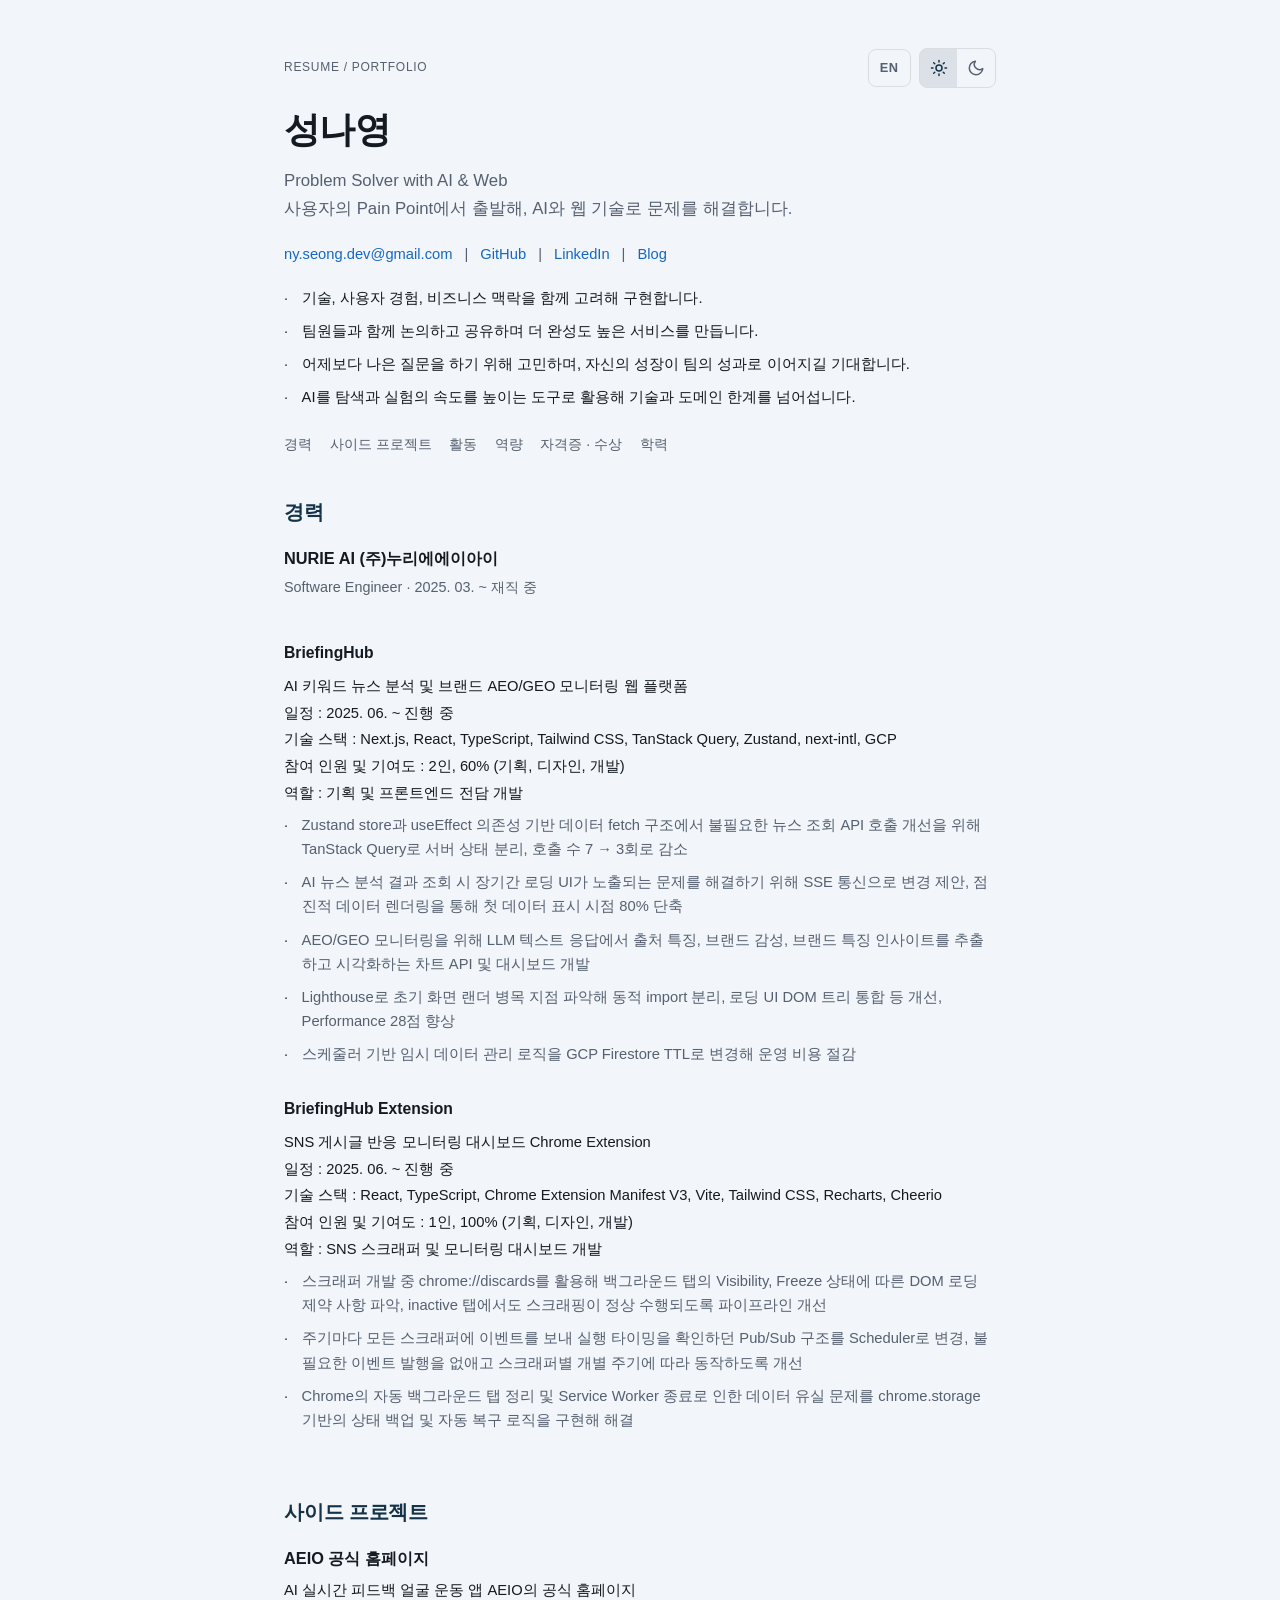
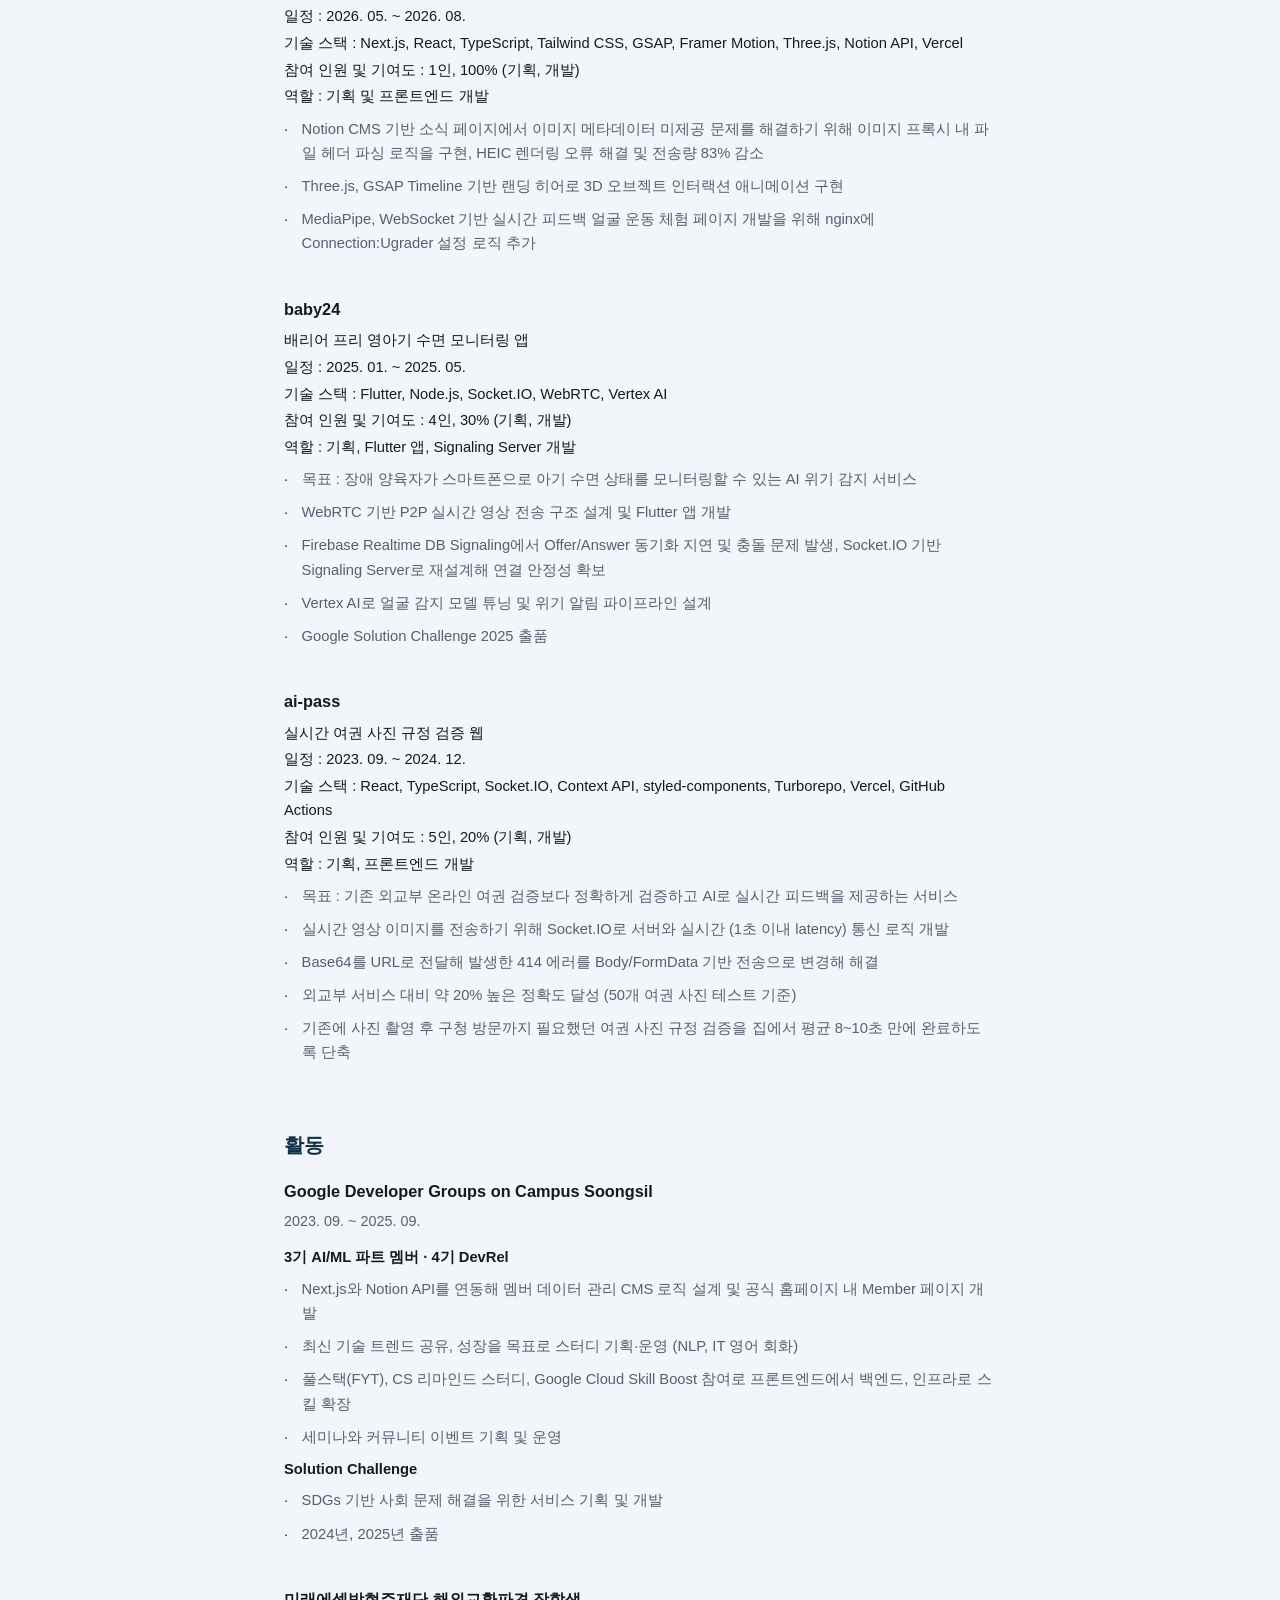
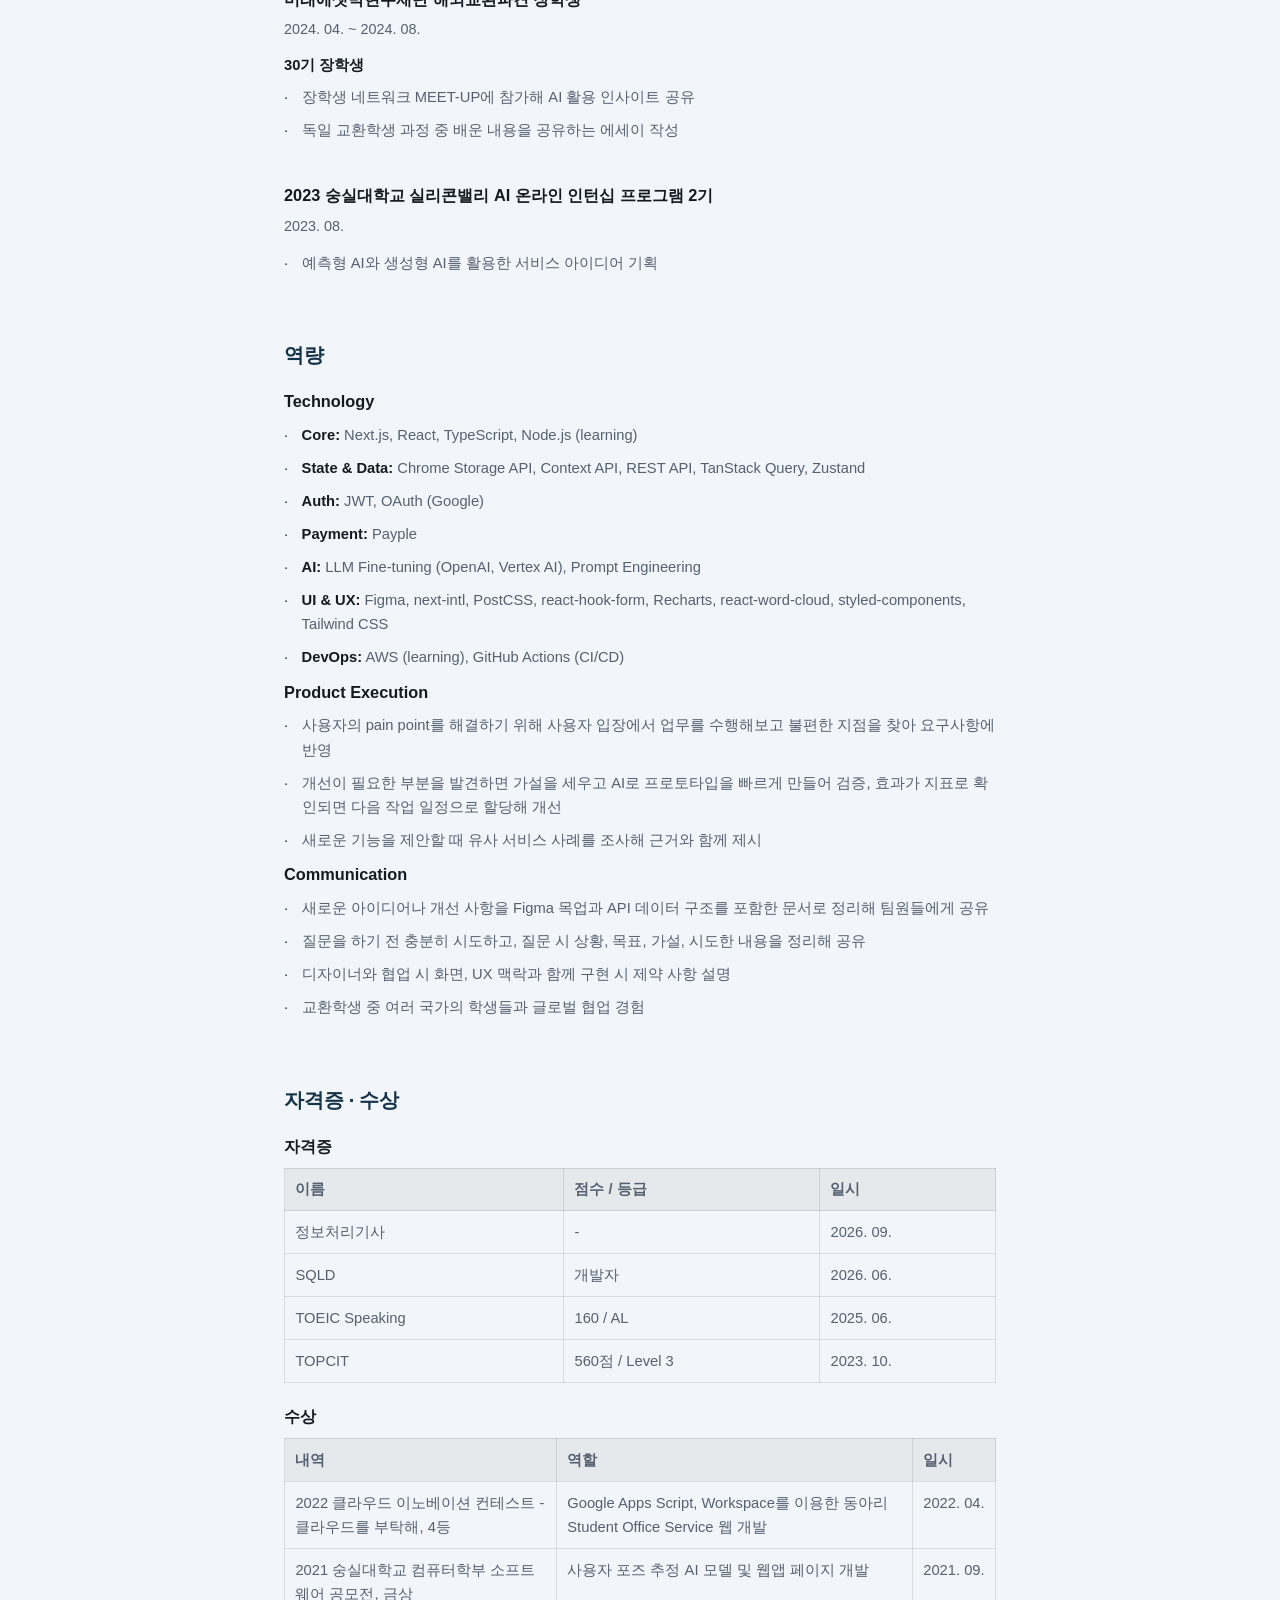
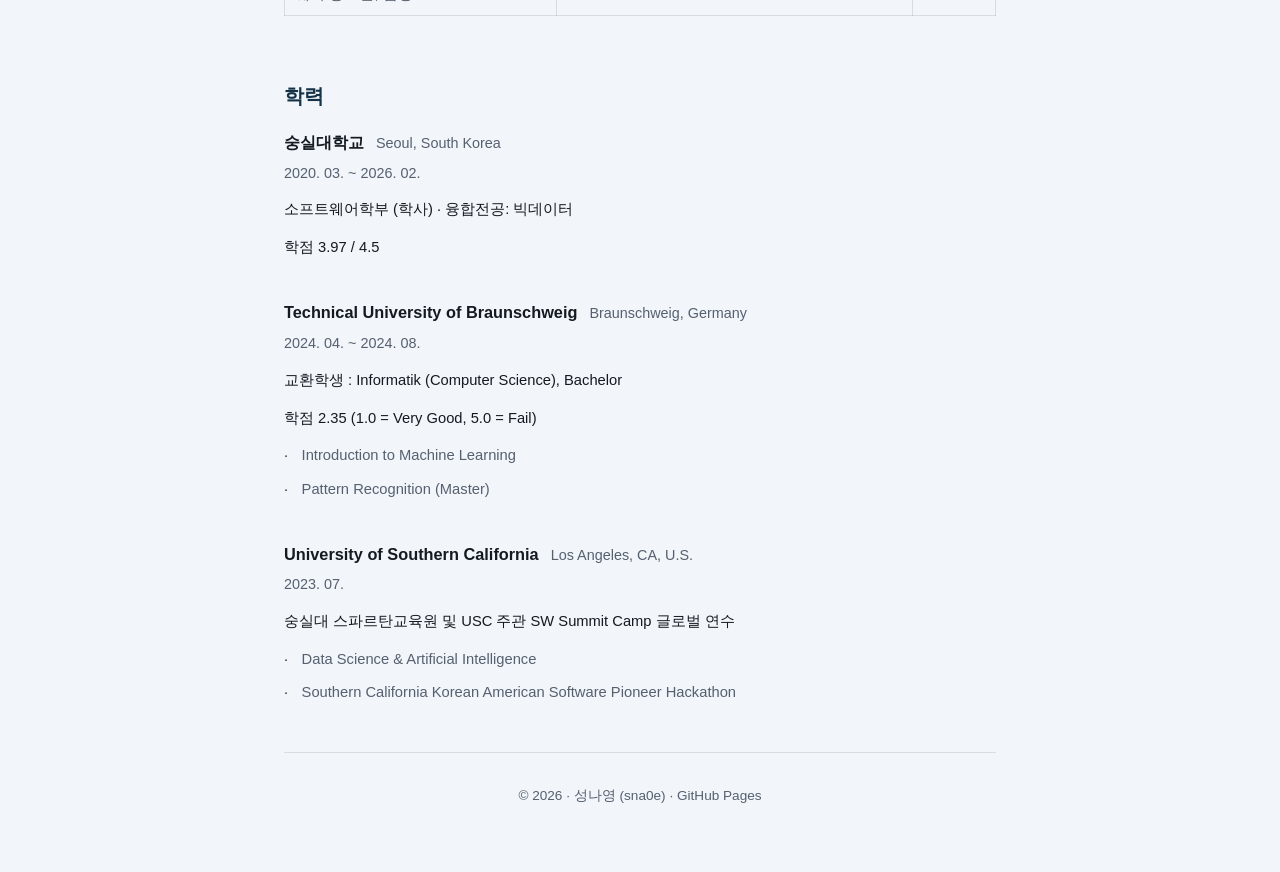
==== commit 30c286af: "Update resume content ## What I did - Update company project content - Update AEIO homepage conten" ====
--- a/index.html
+++ b/index.html
@@ -228,17 +228,16 @@
           </div>
           <ul class="list-dot">
             <li>
-              Notion API의 이미지 메타데이터 미제공 문제를 해결하기 위해 이미지
+              Notion CMS 기반 소식 페이지에서 이미지 메타데이터 미제공 문제를 해결하기 위해 이미지
               프록시 내 파일 헤더 파싱 로직을 구현, HEIC 렌더링 오류 해결 및
-              전송량 83% 경량화
-            </li>
-            <li>
-              Three.js로 랜딩 히어로 3D 오브젝트 움직임 및 호버 인터랙션
+              전송량 83% 감소
+            </li>
+            <li>
+              Three.js, GSAP Timeline 기반 랜딩 히어로 3D 오브젝트 인터랙션
               애니메이션 구현
             </li>
             <li>
-              직접 계산한 이징 함수와 타이밍 상수 로직을 GSAP Timeline 기반
-              시퀀스로 리팩토링해 유지보수 효율성 확보
+              MediaPipe, WebSocket 기반 실시간 피드백 얼굴 운동 체험 페이지 개발을 위해 nginx에 Connection:Ugrader 설정 로직 추가 
             </li>
           </ul>
         </article>
--- a/assets/style.css
+++ b/assets/style.css
@@ -0,0 +1,660 @@
+:root {
+  --font:
+    "Pretendard Variable", "Apple SD Gothic Neo", "Malgun Gothic",
+    sans-serif;
+  --resume-body: 0.92rem;
+  --resume-subtitle: 0.9rem;
+}
+
+html[data-theme="dark"] {
+  color-scheme: dark;
+  --bg: #0f1419;
+  --text: #e8eaed;
+  --muted: #9aa5b1;
+  --link: #7eb8f0;
+  --link-hover: #a8d4ff;
+  --accent: #fafcff;
+  --accent-soft: rgba(69, 212, 214, 0.14);
+  --border: rgba(255, 255, 255, 0.08);
+  --th-bg: rgba(255, 255, 255, 0.04);
+}
+
+html[data-theme="light"] {
+  color-scheme: light;
+  --bg: #f2f5f9;
+  --text: #141a21;
+  --muted: #556070;
+  --link: #1567c4;
+  --link-hover: #0e5199;
+  --accent: #153348;
+  --accent-soft: rgba(21, 51, 72, 0.1);
+  --border: rgba(0, 0, 0, 0.1);
+  --th-bg: rgba(0, 0, 0, 0.05);
+}
+
+* {
+  box-sizing: border-box;
+  margin: 0;
+  padding: 0;
+}
+
+html {
+  scroll-behavior: smooth;
+  cursor: default;
+}
+
+body {
+  font-family: var(--font);
+  background: var(--bg);
+  color: var(--text);
+  line-height: 1.65;
+  font-size: 16px;
+  min-height: 100vh;
+}
+
+a {
+  color: var(--link);
+  text-decoration: none;
+}
+
+a:hover {
+  color: var(--link-hover);
+  text-decoration: underline;
+}
+
+.page {
+  max-width: 760px;
+  margin: 0 auto;
+  padding: 3rem 1.5rem 4rem;
+}
+
+header {
+  margin-bottom: 2.5rem;
+}
+
+.masthead {
+  display: flex;
+  flex-wrap: wrap;
+  align-items: center;
+  justify-content: space-between;
+  gap: 0.65rem 1rem;
+  margin-bottom: 0.75rem;
+}
+
+.theme-picker {
+  display: flex;
+  flex-wrap: wrap;
+  align-items: center;
+  gap: 0.5rem 0.75rem;
+}
+
+.theme-picker__switch {
+  display: inline-flex;
+  border: 1px solid var(--border);
+  border-radius: 8px;
+  overflow: hidden;
+}
+
+.theme-picker__btn {
+  font: inherit;
+  display: inline-flex;
+  align-items: center;
+  justify-content: center;
+  width: 2.35rem;
+  height: 2.35rem;
+  padding: 0;
+  border: none;
+  background: transparent;
+  color: var(--muted);
+  cursor: pointer;
+  transition:
+    background 0.15s ease,
+    color 0.15s ease;
+}
+
+.theme-picker__btn svg.theme-picker__icon {
+  flex-shrink: 0;
+  pointer-events: none;
+  display: block;
+}
+
+.theme-picker__btn:hover {
+  color: var(--text);
+  background: var(--accent-soft);
+}
+
+.theme-picker__btn[aria-pressed="true"] {
+  background: var(--accent-soft);
+  color: var(--accent);
+  font-weight: 600;
+}
+
+.eyebrow {
+  display: inline-block;
+  margin-bottom: 0;
+  font-size: 0.75rem;
+  letter-spacing: 0.06em;
+  text-transform: uppercase;
+  color: var(--muted);
+}
+
+h1 {
+  font-size: clamp(1.75rem, 4vw, 2.25rem);
+  font-weight: 700;
+  letter-spacing: -0.02em;
+  margin-bottom: 0.5rem;
+}
+
+.lead {
+  color: var(--muted);
+  font-size: 1.05rem;
+  margin-bottom: 1.25rem;
+}
+
+.contact {
+  display: flex;
+  gap: 0.75rem;
+  margin-bottom: 1.25rem;
+  font-size: 0.92rem;
+  color: var(--muted);
+}
+
+nav {
+  display: flex;
+  flex-wrap: wrap;
+  gap: 0.65rem 1.1rem;
+}
+
+nav a {
+  font-size: 0.88rem;
+  color: var(--muted);
+}
+
+nav a:hover {
+  color: var(--link-hover);
+}
+
+.principles {
+  margin-bottom: 1.5rem;
+}
+
+.principles-list,
+ul.list-dot,
+ol.list-num ul {
+  list-style: none;
+}
+
+.principles-list > li {
+  position: relative;
+  padding-left: 1.1rem;
+  margin-bottom: 0.65rem;
+  font-size: var(--resume-body);
+  line-height: 1.55;
+}
+
+.principles-list > li:last-child,
+ol.list-num > li:last-child {
+  margin-bottom: 0;
+}
+
+.principles-list > li::before,
+ol.list-num ul li::before,
+.list-dot li::before {
+  content: "·";
+  position: absolute;
+  left: 0;
+  color: var(--accent);
+}
+
+section {
+  margin-bottom: 4rem;
+}
+
+section:last-of-type {
+  margin-bottom: 0;
+}
+
+h2 {
+  font-size: 1.25rem;
+  font-weight: 600;
+  color: var(--accent);
+  margin-bottom: 1rem;
+  letter-spacing: -0.01em;
+}
+
+h3,
+h4 {
+  font-weight: 600;
+  color: var(--text);
+}
+
+h3 {
+  font-size: 1.02rem;
+  margin-bottom: 0.35rem;
+}
+
+h4 {
+  font-size: 0.98rem;
+  margin: 1.25rem 0 0.5rem;
+}
+
+h4:first-child {
+  margin-top: 0;
+}
+
+h5 {
+  font-size: var(--resume-subtitle);
+  font-weight: 600;
+  color: var(--muted);
+  margin: 0 0 0.5rem;
+  line-height: 1.55;
+}
+
+#side-projects .entry h5,
+#activities .entry h5 {
+  font-size: var(--resume-body);
+  color: var(--text);
+}
+
+p {
+  margin-bottom: 0.85rem;
+  color: var(--text);
+}
+
+p:last-child {
+  margin-bottom: 0;
+}
+
+.project-info {
+  margin-bottom: 0.5rem;
+}
+
+.project-info p {
+  margin-bottom: 0.15rem;
+  color: var(--text);
+}
+
+.project-info p:last-child {
+  margin-bottom: 0;
+}
+
+.duration {
+  font-size: var(--resume-subtitle);
+  color: var(--muted);
+  margin-bottom: 0.75rem;
+}
+
+.role-line {
+  font-size: var(--resume-subtitle);
+  color: var(--muted);
+  margin-bottom: 0;
+}
+
+section .entry p {
+  font-size: var(--resume-body);
+}
+
+section .entry p.duration,
+section .entry p.role-line {
+  font-size: var(--resume-subtitle);
+}
+
+.entry {
+  margin-bottom: 2.5rem;
+}
+
+.job-head > h3 {
+  margin-bottom: 0.25rem;
+}
+
+.job-head > .role-line {
+  margin-bottom: 0;
+}
+
+.job-segment {
+  margin-top: 1.85rem;
+}
+
+.job-segment:first-of-type {
+  margin-top: 0.85rem;
+}
+
+.job-lead {
+  font-size: var(--resume-body);
+  color: var(--muted);
+  margin-bottom: 0.75rem;
+}
+
+.job-segment .list-dot + .job-lead {
+  margin-top: 1rem;
+}
+
+ol.list-num {
+  list-style: decimal;
+  padding-left: 1.35rem;
+  margin: 0.5rem 0 0;
+}
+
+ol.list-num > li {
+  margin-bottom: 1rem;
+  padding-left: 0.35rem;
+  color: var(--text);
+  font-size: var(--resume-body);
+}
+
+ol.list-num ul {
+  margin: 0.45rem 0 0;
+}
+
+ol.list-num ul li,
+.list-dot li {
+  position: relative;
+  font-size: var(--resume-body);
+  color: var(--muted);
+}
+
+ol.list-num ul li {
+  padding-left: 1rem;
+  margin-bottom: 0.4rem;
+}
+
+.list-dot li {
+  padding-left: 1.1rem;
+  margin-bottom: 0.55rem;
+}
+
+ul.list-dot {
+  margin: 0.5rem 0 0;
+}
+
+.tag-row {
+  margin-top: 0.65rem;
+}
+
+.tag {
+  display: inline-block;
+  background: var(--accent-soft);
+  color: var(--accent);
+  font-size: 0.78rem;
+  padding: 0.18rem 0.5rem;
+  border-radius: 999px;
+  margin: 0 0.35rem 0.35rem 0;
+}
+
+table {
+  width: 100%;
+  border-collapse: collapse;
+  font-size: var(--resume-body);
+  margin-top: 0.5rem;
+}
+
+th,
+td {
+  border: 1px solid var(--border);
+  padding: 0.55rem 0.65rem;
+  text-align: left;
+  vertical-align: top;
+}
+
+th {
+  background: var(--th-bg);
+  color: var(--muted);
+  font-weight: 600;
+}
+
+td {
+  color: var(--muted);
+}
+
+.table-wrap th:last-child,
+.table-wrap td:last-child {
+  white-space: nowrap;
+}
+
+.table-wrap {
+  overflow-x: auto;
+  margin-bottom: 1.25rem;
+}
+
+.table-wrap:last-child {
+  margin-bottom: 0;
+}
+
+.table-caption,
+.skills-title {
+  font-size: var(--resume-subtitle);
+  font-weight: 600;
+  color: var(--text);
+}
+
+.table-caption {
+  margin-bottom: 0.5rem;
+}
+
+.skills-title {
+  margin: 1rem 0 0.5rem;
+}
+
+.skills-title:first-child {
+  margin-top: 0;
+}
+
+.title-row {
+  display: flex;
+  flex-wrap: wrap;
+  align-items: baseline;
+  gap: 0.35rem 0.75rem;
+  margin-bottom: 0.35rem;
+}
+
+.title-row h3 {
+  margin-bottom: 0;
+}
+
+section .entry .title-row p {
+  margin-bottom: 0;
+  font-size: var(--resume-subtitle);
+  color: var(--muted);
+}
+
+footer {
+  margin-top: 3rem;
+  padding-top: 2rem;
+  border-top: 1px solid var(--border);
+  font-size: 0.85rem;
+  color: var(--muted);
+  text-align: center;
+}
+
+strong {
+  font-weight: 600;
+  color: var(--text);
+}
+
+.masthead__tools {
+  display: flex;
+  align-items: center;
+  gap: 0.5rem;
+}
+
+.lang-switch {
+  display: inline-flex;
+  align-items: center;
+  justify-content: center;
+  height: 2.35rem;
+  padding: 0 0.7rem;
+  border: 1px solid var(--border);
+  border-radius: 8px;
+  font-size: 0.8rem;
+  font-weight: 600;
+  letter-spacing: 0.04em;
+  color: var(--muted);
+  transition:
+    background 0.15s ease,
+    color 0.15s ease;
+}
+
+.lang-switch:hover {
+  background: var(--accent-soft);
+  color: var(--accent);
+  text-decoration: none;
+}
+
+/* ── 영문판: 상단 요약 ── */
+.summary {
+  font-size: 1rem;
+  color: var(--text);
+  max-width: 62ch;
+  margin-bottom: 1.25rem;
+}
+
+.lead + .summary {
+  margin-top: -0.5rem;
+}
+
+/* ── 역할 / 기간 메타 줄: 양끝 정렬 ── */
+.meta-line {
+  display: flex;
+  flex-wrap: wrap;
+  align-items: baseline;
+  justify-content: space-between;
+  gap: 0.1rem 1.5rem;
+  font-size: var(--resume-subtitle);
+  color: var(--muted);
+  margin-bottom: 0.6rem;
+}
+
+code {
+  font-family: ui-monospace, SFMono-Regular, Menlo, monospace;
+  font-size: 0.9em;
+  padding: 0.05em 0.3em;
+  border-radius: 4px;
+  background: var(--th-bg);
+}
+
+/* ── 인쇄 / PDF ── */
+@media print {
+  html[data-theme="dark"],
+  html[data-theme="light"],
+  :root {
+    color-scheme: light;
+    --bg: #ffffff;
+    --text: #000000;
+    --muted: #333333;
+    --link: #000000;
+    --link-hover: #000000;
+    --accent: #000000;
+    --accent-soft: #f0f0f0;
+    --border: #cccccc;
+    --th-bg: #f5f5f5;
+  }
+
+  @page {
+    margin: 12mm;
+  }
+
+  body {
+    font-size: 10pt;
+    line-height: 1.42;
+  }
+
+  .page {
+    max-width: none;
+    padding: 0;
+  }
+
+  header {
+    margin-bottom: 1.1rem;
+  }
+
+  h1 {
+    font-size: 1.6rem;
+    margin-bottom: 0.25rem;
+  }
+
+  .lead,
+  .summary {
+    margin-bottom: 0.5rem;
+  }
+
+  .lead + .summary {
+    margin-top: 0;
+  }
+
+  .contact {
+    margin-bottom: 0;
+  }
+
+  h2 {
+    font-size: 1.05rem;
+    margin-bottom: 0.5rem;
+  }
+
+  h3 {
+    font-size: 0.98rem;
+  }
+
+  h4 {
+    margin: 0.75rem 0 0.25rem;
+  }
+
+  p {
+    margin-bottom: 0.35rem;
+  }
+
+  .entry {
+    margin-bottom: 1rem;
+  }
+
+  .job-segment,
+  .job-segment:first-of-type {
+    margin-top: 0.85rem;
+  }
+
+  .meta-line {
+    margin-bottom: 0.3rem;
+  }
+
+  .tag-row {
+    margin-top: 0.35rem;
+  }
+
+  .tag {
+    font-size: 0.68rem;
+    padding: 0.05rem 0.35rem;
+    margin: 0 0.25rem 0.2rem 0;
+  }
+
+  ul.list-dot {
+    margin-top: 0.3rem;
+  }
+
+  .list-dot li {
+    margin-bottom: 0.25rem;
+  }
+
+
+  .masthead__tools,
+  nav,
+  footer {
+    display: none !important;
+  }
+
+  section {
+    margin-bottom: 1.5rem;
+  }
+
+  .entry,
+  .job-segment,
+  .table-wrap {
+    break-inside: avoid;
+  }
+
+  h2 {
+    break-after: avoid;
+  }
+
+  a {
+    text-decoration: none;
+  }
+}
